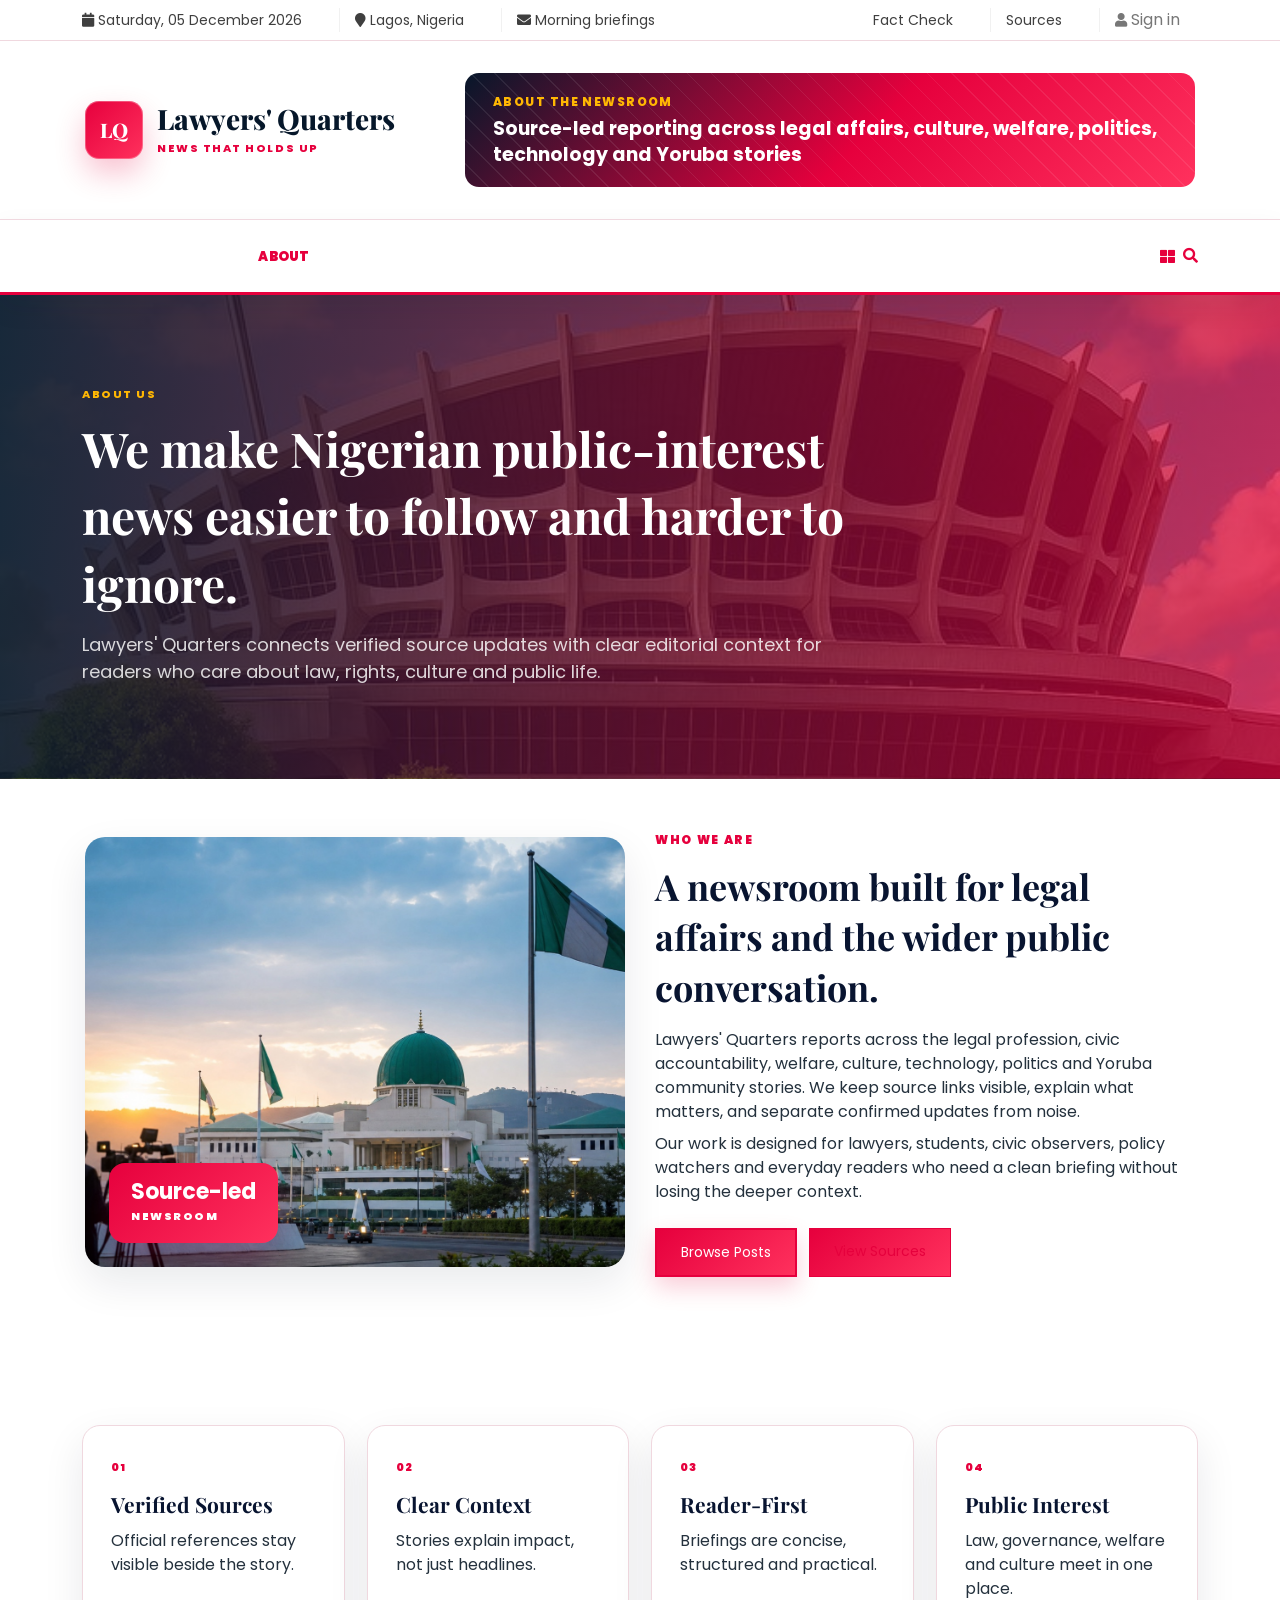
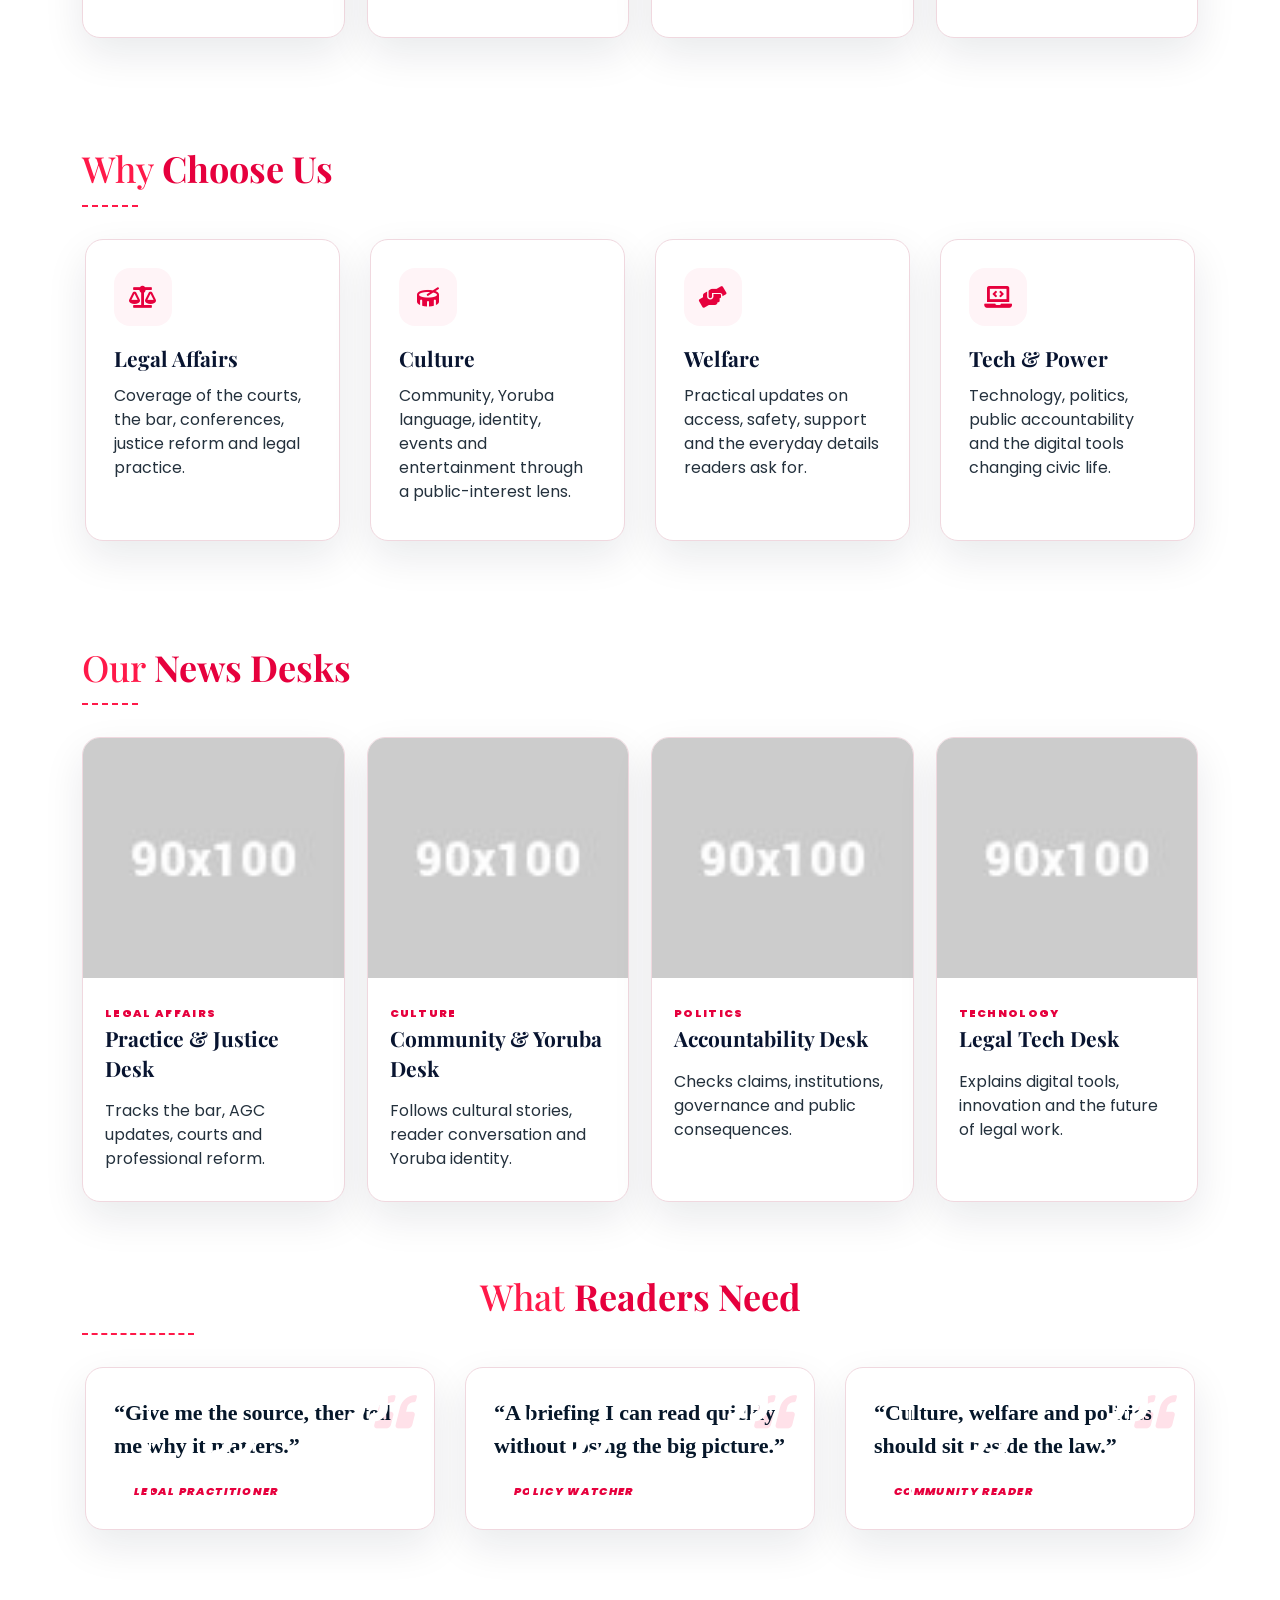
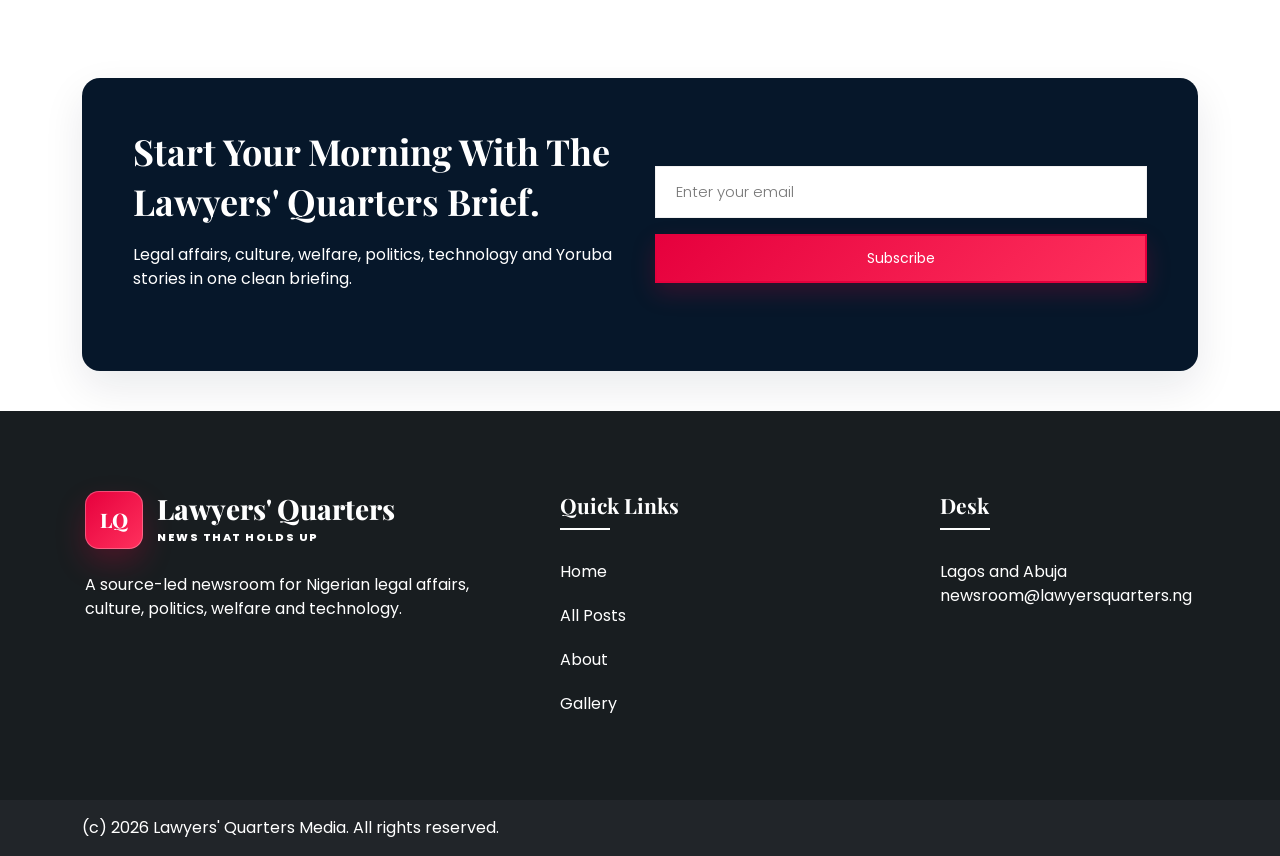
==== about.html @ faa8fc4d "Add about and gallery pages" ====
<!DOCTYPE html>
<html xmlns="http://www.w3.org/1999/xhtml" lang="en">

<head>
    <meta charset="UTF-8">
    <meta name="viewport" content="width=device-width, initial-scale=1">
    <meta name="description" content="Learn about Lawyers' Quarters, a source-led newsroom for Nigerian legal affairs, culture, welfare, politics, technology and public-interest stories.">
    <meta name="theme-color" content="#e6003d">

    <title>About - Lawyers' Quarters</title>

    <link rel="shortcut icon" type="image/x-icon" href="images/favicon.png">
    <link href="css/bootstrap.min.css" rel="stylesheet" type="text/css">
    <link href="css/style.css" rel="stylesheet" type="text/css">
    <link href="css/plugin.css" rel="stylesheet" type="text/css">
    <link href="fonts/flaticon.css" rel="stylesheet" type="text/css">
    <link rel="stylesheet" href="https://cdnjs.cloudflare.com/ajax/libs/font-awesome/4.7.0/css/font-awesome.min.css">
    <link rel="stylesheet" href="https://cdnjs.cloudflare.com/ajax/libs/font-awesome/5.11.2/css/all.min.css">
    <link rel="stylesheet" href="fonts/line-icons.css" type="text/css">
    <link rel="stylesheet" href="css/lq-template.css" type="text/css">
</head>

<body class="lq-template">
    <div id="preloader">
        <div id="status"></div>
    </div>

    <header class="main_header_area headerstye-2">
        <div class="header-content bg-grey py-1">
            <div class="container d-flex align-items-center justify-content-between">
                <div class="links">
                    <ul>
                        <li><a href="#"><i class="fa fa-calendar"></i> <span id="lq-date">Thursday, 16 July 2026</span></a></li>
                        <li><a href="#"><i class="fa fa-map-marker"></i> Lagos, Nigeria</a></li>
                        <li><a href="#newsletter"><i class="fa fa-envelope"></i> Morning briefings</a></li>
                    </ul>
                </div>
                <div class="links float-right">
                    <ul>
                        <li><a href="index.html#fact-check">Fact Check</a></li>
                        <li><a href="index.html#sources">Sources</a></li>
                        <li><button class="lq-link-button js-sign-in" type="button"><i class="fa fa-user"></i> Sign in</button></li>
                    </ul>
                </div>
            </div>
        </div>

        <div class="navbar-middle pt-4 pb-4">
            <div class="container">
                <div class="row align-items-center">
                    <div class="col-lg-4">
                        <a class="mag-navbar-brand lq-logo" href="index.html" aria-label="Lawyers' Quarters home">
                            <span class="lq-logo-mark">LQ</span>
                            <span class="lq-logo-copy">
                                <strong>Lawyers' Quarters</strong>
                                <small>News that holds up</small>
                            </span>
                        </a>
                    </div>
                    <div class="col-lg-8">
                        <div class="lq-promo-strip">
                            <span>About the newsroom</span>
                            <strong>Source-led reporting across legal affairs, culture, welfare, politics, technology and Yoruba stories</strong>
                        </div>
                    </div>
                </div>
            </div>
        </div>

        <div class="header_menu header_mlogo" id="header_menu">
            <nav class="navbar navbar-default bg-transparent">
                <div class="container">
                    <div class="navbar-flex d-flex align-items-center justify-content-between w-100 pb-3 pt-3 mag-slicknav">
                        <div class="navbar-collapse1 d-flex align-items-center" id="bs-example-navbar-collapse-1">
                            <ul class="nav navbar-nav" id="responsive-menu">
                                <li><a href="index.html">Home</a></li>
                                <li><a href="posts.html">Posts</a></li>
                                <li class="active"><a href="about.html">About</a></li>
                                <li><a href="gallery.html">Gallery</a></li>
                                <li><a href="index.html#culture">Culture</a></li>
                                <li><a href="index.html#welfare">Welfare</a></li>
                                <li><a href="index.html#politics">Politics</a></li>
                                <li><a href="index.html#technology">Technology</a></li>
                                <li><a href="index.html#yoruba">Yoruba</a></li>
                                <li><a href="index.html#sources">Sources</a></li>
                            </ul>
                        </div>
                        <div class="register-login d-flex align-items-center">
                            <div class="header_sidemenu me-2">
                                <div class="mhead">
                                    <span class="menu-ham">
                                        <a href="#" class="cart-icon d-flex align-items-center ml-1" aria-label="Open side menu"><i class="fa fa-th-large theme"></i></a>
                                    </span>
                                </div>
                            </div>
                            <div class="search-main"><a href="#search1" class="mt_search" aria-label="Open search"><i class="fa fa-search"></i></a></div>
                        </div>
                        <div id="slicknav-mobile"></div>
                    </div>
                </div>
            </nav>
        </div>
    </header>

    <section class="lq-page-hero lq-about-hero">
        <div class="container">
            <span>About Us</span>
            <h1>We make Nigerian public-interest news easier to follow and harder to ignore.</h1>
            <p>Lawyers' Quarters connects verified source updates with clear editorial context for readers who care about law, rights, culture and public life.</p>
        </div>
    </section>

    <main id="main-content">
        <section class="lq-about-intro pt-6 pb-5">
            <div class="container">
                <div class="row align-items-center">
                    <div class="col-lg-6 mb-4">
                        <div class="lq-media-card">
                            <img src="images/lawyers-quarters/abuja-newsroom.jpg" alt="Lawyers' Quarters newsroom desk in Abuja">
                            <div class="lq-media-badge">
                                <strong>Source-led</strong>
                                <span>Newsroom</span>
                            </div>
                        </div>
                    </div>
                    <div class="col-lg-6 mb-4">
                        <span class="lq-section-kicker">Who we are</span>
                        <h2>A newsroom built for legal affairs and the wider public conversation.</h2>
                        <p>Lawyers' Quarters reports across the legal profession, civic accountability, welfare, culture, technology, politics and Yoruba community stories. We keep source links visible, explain what matters, and separate confirmed updates from noise.</p>
                        <p>Our work is designed for lawyers, students, civic observers, policy watchers and everyday readers who need a clean briefing without losing the deeper context.</p>
                        <div class="lq-inline-actions">
                            <a href="posts.html" class="nir-btn">Browse posts</a>
                            <a href="index.html#sources" class="nir-btn lq-btn-outline">View sources</a>
                        </div>
                    </div>
                </div>
            </div>
        </section>

        <section class="lq-stat-strip pb-5">
            <div class="container">
                <div class="lq-stat-grid">
                    <div class="lq-stat-card">
                        <span>01</span>
                        <h3>Verified sources</h3>
                        <p>Official references stay visible beside the story.</p>
                    </div>
                    <div class="lq-stat-card">
                        <span>02</span>
                        <h3>Clear context</h3>
                        <p>Stories explain impact, not just headlines.</p>
                    </div>
                    <div class="lq-stat-card">
                        <span>03</span>
                        <h3>Reader-first</h3>
                        <p>Briefings are concise, structured and practical.</p>
                    </div>
                    <div class="lq-stat-card">
                        <span>04</span>
                        <h3>Public interest</h3>
                        <p>Law, governance, welfare and culture meet in one place.</p>
                    </div>
                </div>
            </div>
        </section>

        <section class="lq-values pb-5">
            <div class="container">
                <div class="section-title mb-4 pb-1 w-50">
                    <h2 class="m-0">Why <span>Choose Us</span></h2>
                </div>
                <div class="row">
                    <div class="col-lg-3 col-md-6 mb-4">
                        <article class="lq-feature-card" data-story data-title="Legal affairs reporting" data-category="legal affairs">
                            <i class="fa fa-balance-scale"></i>
                            <h3>Legal Affairs</h3>
                            <p>Coverage of the courts, the bar, conferences, justice reform and legal practice.</p>
                        </article>
                    </div>
                    <div class="col-lg-3 col-md-6 mb-4">
                        <article class="lq-feature-card" data-story data-title="Culture and Yoruba stories" data-category="culture yoruba">
                            <i class="fa fa-drum"></i>
                            <h3>Culture</h3>
                            <p>Community, Yoruba language, identity, events and entertainment through a public-interest lens.</p>
                        </article>
                    </div>
                    <div class="col-lg-3 col-md-6 mb-4">
                        <article class="lq-feature-card" data-story data-title="Welfare and support reporting" data-category="welfare support">
                            <i class="fa fa-hands-helping"></i>
                            <h3>Welfare</h3>
                            <p>Practical updates on access, safety, support and the everyday details readers ask for.</p>
                        </article>
                    </div>
                    <div class="col-lg-3 col-md-6 mb-4">
                        <article class="lq-feature-card" data-story data-title="Technology and accountability desk" data-category="technology politics accountability">
                            <i class="fa fa-laptop-code"></i>
                            <h3>Tech & Power</h3>
                            <p>Technology, politics, public accountability and the digital tools changing civic life.</p>
                        </article>
                    </div>
                </div>
            </div>
        </section>

        <section class="lq-desk-section pt-5 pb-5">
            <div class="container">
                <div class="section-title mb-4 pb-1 w-50">
                    <h2 class="m-0">Our <span>News Desks</span></h2>
                </div>
                <div class="lq-team-grid">
                    <article class="lq-team-card">
                        <img src="images/reviewer/1.jpg" alt="Legal affairs editor portrait">
                        <div>
                            <span>Legal Affairs</span>
                            <h3>Practice & Justice Desk</h3>
                            <p>Tracks the bar, AGC updates, courts and professional reform.</p>
                        </div>
                    </article>
                    <article class="lq-team-card">
                        <img src="images/reviewer/2.jpg" alt="Culture desk editor portrait">
                        <div>
                            <span>Culture</span>
                            <h3>Community & Yoruba Desk</h3>
                            <p>Follows cultural stories, reader conversation and Yoruba identity.</p>
                        </div>
                    </article>
                    <article class="lq-team-card">
                        <img src="images/reviewer/3.jpg" alt="Public accountability editor portrait">
                        <div>
                            <span>Politics</span>
                            <h3>Accountability Desk</h3>
                            <p>Checks claims, institutions, governance and public consequences.</p>
                        </div>
                    </article>
                    <article class="lq-team-card">
                        <img src="images/reviewer/4.jpg" alt="Technology editor portrait">
                        <div>
                            <span>Technology</span>
                            <h3>Legal Tech Desk</h3>
                            <p>Explains digital tools, innovation and the future of legal work.</p>
                        </div>
                    </article>
                </div>
            </div>
        </section>

        <section class="lq-testimonials pt-5 pb-5">
            <div class="container">
                <div class="section-title text-center mb-4 pb-1">
                    <h2 class="m-0">What <span>Readers Need</span></h2>
                </div>
                <div class="row">
                    <div class="col-lg-4 col-md-6 mb-4">
                        <blockquote class="lq-reader-card">
                            <p>“Give me the source, then tell me why it matters.”</p>
                            <span>Legal practitioner</span>
                        </blockquote>
                    </div>
                    <div class="col-lg-4 col-md-6 mb-4">
                        <blockquote class="lq-reader-card">
                            <p>“A briefing I can read quickly without losing the big picture.”</p>
                            <span>Policy watcher</span>
                        </blockquote>
                    </div>
                    <div class="col-lg-4 col-md-6 mb-4">
                        <blockquote class="lq-reader-card">
                            <p>“Culture, welfare and politics should sit beside the law.”</p>
                            <span>Community reader</span>
                        </blockquote>
                    </div>
                </div>
            </div>
        </section>

        <section id="newsletter" class="newsletter lq-newsletter pb-5">
            <div class="container">
                <div class="newsletter-main bg-navy p-5">
                    <div class="row align-items-center">
                        <div class="col-lg-6 mb-4 mb-lg-0">
                            <h2 class="white mb-2">Start your morning with the Lawyers' Quarters brief.</h2>
                            <p class="white mb-0">Legal affairs, culture, welfare, politics, technology and Yoruba stories in one clean briefing.</p>
                        </div>
                        <div class="col-lg-6">
                            <div class="newsletter-form">
                                <form class="newsletter-mini-form">
                                    <input type="email" placeholder="Enter your email" required>
                                    <input type="submit" class="nir-btn mt-2 w-100" value="Subscribe">
                                </form>
                            </div>
                        </div>
                    </div>
                </div>
            </div>
        </section>
    </main>

    <footer class="pt-10 footermain">
        <div class="footer-upper pb-4">
            <div class="container">
                <div class="row">
                    <div class="col-lg-5 col-md-12 mb-4">
                        <div class="footer-about">
                            <a class="lq-logo lq-logo-light" href="index.html" aria-label="Lawyers' Quarters home">
                                <span class="lq-logo-mark">LQ</span>
                                <span class="lq-logo-copy">
                                    <strong>Lawyers' Quarters</strong>
                                    <small>News that holds up</small>
                                </span>
                            </a>
                            <p class="mt-3 mb-3 white">A source-led newsroom for Nigerian legal affairs, culture, politics, welfare and technology.</p>
                        </div>
                    </div>
                    <div class="col-lg-4 col-md-6 mb-4">
                        <div class="footer-links">
                            <h3 class="white">Quick Links</h3>
                            <ul>
                                <li><a href="index.html">Home</a></li>
                                <li><a href="posts.html">All Posts</a></li>
                                <li><a href="about.html">About</a></li>
                                <li><a href="gallery.html">Gallery</a></li>
                            </ul>
                        </div>
                    </div>
                    <div class="col-lg-3 col-md-6 mb-4">
                        <div class="footer-links">
                            <h3 class="white">Desk</h3>
                            <p>Lagos and Abuja<br>newsroom@lawyersquarters.ng</p>
                        </div>
                    </div>
                </div>
            </div>
        </div>
        <div class="footer-copyright pt-2 pb-2 bg-dark">
            <div class="container">
                <p class="m-0 white">(c) 2026 Lawyers' Quarters Media. All rights reserved.</p>
            </div>
        </div>
    </footer>

    <div id="back-to-top">
        <a href="#"></a>
    </div>

    <div id="search1">
        <button type="button" class="close">x</button>
        <form id="lq-search-form">
            <input type="search" id="lq-search-input" value="" placeholder="Search trending news, culture, welfare, politics, technology, Yoruba..." />
            <button type="submit" class="btn btn-primary">Search</button>
            <div id="lq-search-results" class="lq-search-results" aria-live="polite"></div>
        </form>
    </div>

    <div class="lq-toast" id="lq-toast" role="status" aria-live="polite"></div>

    <script src="js/jquery-3.5.1.min.js"></script>
    <script src="js/bootstrap.min.js"></script>
    <script src="js/plugin.js"></script>
    <script src="js/main.js"></script>
    <script src="js/custom-nav.js"></script>
    <script src="js/lq-template.js"></script>
</body>

</html>
---- css/style.css ----
@charset "UTF-8";
@import url("https://fonts.googleapis.com/css2?family=Poppins:wght@300;400;500;700&display=swap");
@import url("https://fonts.googleapis.com/css2?family=Playfair+Display:wght@400;500;600;700;900&display=swap");
/*------------------------------------------------------------------
* Project:        Magberg
* Author:         CN-InfoTech
* URL:            https://themeforest.net/user/cyclone_themes
* Created:        06/13/2021
-------------------------------------------------------------------
*/
/* ========================================= */
/*          Default CSS                      */
/* ========================================= */
@import url("https://fonts.googleapis.com/css2?family=Poppins:wght@300;400;500;700&display=swap");
@import url("https://fonts.googleapis.com/css2?family=Playfair+Display:wght@400;500;600;700;900&display=swap");
header,
nav,
section,
article,
aside,
footer {
  display: block; }

* {
  margin: 0;
  padding: 0; }

body {
  margin: 0;
  padding: 0;
  font-size: 16px;
  line-height: 1.5;
  font-family: "Poppins", sans-serif;
  overflow-x: hidden;
  font-weight: 400;
  color: #777;
  background-size: cover;
  background-attachment: fixed;
  background-repeat: no-repeat; }

.body-mag {
  background-size: cover;
  background-attachment: fixed;
  background-repeat: no-repeat; }
  .body-mag .container {
    z-index: inherit; }
  .body-mag:before {
    position: absolute;
    top: 0;
    left: 0;
    width: 100%;
    height: 100%;
    background: #081430 url(../images/dot-overlay.png) repeat;
    transition: all ease-in-out 0.5s;
    opacity: 0.7;
    content: ''; }

h1, h2, h3, h4, h5, h6 {
  font-weight: 700;
  font-family: "Playfair Display", serif;
  text-transform: capitalize;
  margin: 0 0 16px;
  color: #081430;
  line-height: 1.4; }
  h1 a, h2 a, h3 a, h4 a, h5 a, h6 a {
    color: #081430;
    transition: all ease-in-out 0.5s;
    cursor: pointer;
    text-decoration: none;
    background: linear-gradient(to right, #ff1949, #ff1949);
    background-position: left 87%;
    background-repeat: no-repeat;
    background-size: 0px 2px;
    padding-bottom: 4px; }
    h1 a:hover, h1 a:focus, h2 a:hover, h2 a:focus, h3 a:hover, h3 a:focus, h4 a:hover, h4 a:focus, h5 a:hover, h5 a:focus, h6 a:hover, h6 a:focus {
      text-decoration: none;
      color: #ff1949;
      transition: all ease-in-out 0.5s;
      outline: none;
      text-decoration: none !important;
      background-size: 100% 2px; }

h1 {
  font-size: 48px; }

h2 {
  font-size: 36px; }

h3 {
  font-size: 21px; }

h4 {
  font-size: 18px; }

h5 {
  font-size: 16px;
  border-left: 2px solid #ff1949;
  padding-left: 10px; }

h6 {
  font-size: 14px; }

@media (max-width: 991px) {
  h2 {
    font-size: 28px; } }
@media (max-width: 735px) {
  h2 {
    font-size: 21px; }

  h3 {
    font-size: 18px; } }
p {
  margin-bottom: 8px; }

ul {
  margin: 0;
  padding: 0;
  list-style-type: none; }
  ul li {
    margin-bottom: 0px;
    line-height: 1.5;
    color: #777;
    position: relative;
    display: inline-block;
    padding: 0; }

ol {
  margin: 0;
  counter-reset: i;
  position: relative; }
  ol li {
    font-size: 16px;
    margin-bottom: 10px;
    line-height: 1.5;
    color: #777;
    padding-left: 0;
    position: relative; }

a {
  color: #3f3f3f;
  transition: all ease-in-out 0.5s;
  cursor: pointer;
  text-decoration: none; }
  a:hover, a:focus {
    text-decoration: none;
    color: #ff1949;
    transition: all ease-in-out 0.5s;
    outline: none; }

a:not([href]):not([tabindex]):focus, a:not([href]):not([tabindex]):hover {
  color: #ff1949 !important; }

::-webkit-input-placeholder {
  /* Edge */
  color: #777 !important; }

:-ms-input-placeholder {
  /* Internet Explorer 10-11 */
  color: #777 !important; }

input::placeholder {
  color: #777 !important; }

.row [class*="col-"] {
  padding: 0 15px; }

img {
  max-width: 100%; }

.btn-info.focus, .btn-info:focus, .btn-info:active {
  outline: none;
  box-shadow: none !important;
  background: transparent !important;
  border: none !important; }

.container {
  position: relative;
  z-index: 1; }

@media (max-width: 767px) {
  .container, .container-sm {
    max-width: 100%; } }
.border {
  border-color: #f1f1f1 !important; }

.before-none::before {
  display: none !important; }

.white {
  color: #fff !important; }

.theme {
  color: #ff1949 !important; }

.black {
  color: #3f3f3f !important; }

.grey {
  color: #777 !important; }

.bg-grey {
  background: #f1f1f1 !important; }

.bg-lgrey {
  background: #fbfbfb !important; }

.bg-theme {
  background: #ff1949 !important; }

.bg-navy {
  background: #081430 !important; }

.bg-ltheme {
  background: #F56961 !important; }

.bg-black {
  background: #3f3f3f !important; }

.bg-fblack {
  background: #000000 !important; }

.bg-white {
  background: #fff !important; }

.bordernone {
  border: none !important; }

.border-b {
  border-bottom: 1px dashed #f1f1f1 !important; }

.border-all {
  border: 1px solid #f1f1f1 !important; }

.rating span {
  color: #ffbc00;
  display: inline;
  font-size: 14px; }

.small, small {
  font-size: 85%; }

.mt-1, .my-1 {
  margin-top: 0.5rem !important; }

.mt-2, .my-2 {
  margin-top: 1rem !important; }

.mt-3, .my-3 {
  margin-top: 1.5rem !important; }

.mt-4, .my-4 {
  margin-top: 2rem !important; }

.mt-5, .my-5 {
  margin-top: 2.5rem !important; }

.mt-6, .my-6 {
  margin-top: 3rem !important; }

.mt-7, .my-7 {
  margin-top: 3.5rem !important; }

.mt-8, .my-8 {
  margin-top: 4rem !important; }

.mt-9, .my-9 {
  margin-top: 4.5rem !important; }

.mt-10, .my-10 {
  margin-top: 5rem !important; }

.mb-1, .my-1 {
  margin-bottom: 0.5rem !important; }

.mb-2, .my-2 {
  margin-bottom: 1rem !important; }

.mb-3, .my-3 {
  margin-bottom: 1.5rem !important; }

.mb-4, .my-4 {
  margin-bottom: 2rem !important; }

.mb-5, .my-5 {
  margin-bottom: 2.5rem !important; }

.mb-6, .my-6 {
  margin-bottom: 3rem !important; }

.mb-7, .my-7 {
  margin-bottom: 3.5rem !important; }

.mb-8, .my-8 {
  margin-bottom: 4rem !important; }

.mb-9, .my-9 {
  margin-bottom: 4.5rem !important; }

.mb-10, .my-10 {
  margin-bottom: 5rem !important; }

.pt-1, .py-1 {
  padding-top: 0.5rem !important; }

.pt-2, .py-2 {
  padding-top: 1rem !important; }

.pt-3, .py-3 {
  padding-top: 1.5rem !important; }

.pt-4, .py-4 {
  padding-top: 2rem !important; }

.pt-5, .py-5 {
  padding-top: 2.5rem !important; }

.pt-6, .py-6 {
  padding-top: 3rem !important; }

.pt-7, .my-7 {
  padding-top: 3.5rem !important; }

.pt-8, .my-8 {
  padding-top: 4rem !important; }

.pt-9, .my-9 {
  padding-top: 4.5rem !important; }

.pt-10, .my-10 {
  padding-top: 5rem !important; }

.pb-1, .py-1 {
  padding-bottom: 0.5rem !important; }

.pb-2, .py-2 {
  padding-bottom: 1rem !important; }

.pb-3, .py-3 {
  padding-bottom: 1.5rem !important; }

.pb-4, .py-4 {
  padding-bottom: 2rem !important; }

.pb-5, .py-5 {
  padding-bottom: 2.5rem !important; }

.pb-6, .py-6 {
  padding-bottom: 3rem !important; }

.pb-7, .my-7 {
  padding-bottom: 3.5rem !important; }

.pb-8, .my-8 {
  padding-bottom: 4rem !important; }

.pb-9, .my-9 {
  padding-bottom: 4.5rem !important; }

.pb-10, .my-10 {
  padding-bottom: 5rem !important; }

.pb-14, .my-14 {
  padding-bottom: 7rem !important; }

.pb-20, .my-20 {
  padding-bottom: 10rem !important; }

.form-group {
  width: 100%;
  display: inline-block; }
  .form-group select {
    padding: 10px 20px 10px 35px; }

input[type=text], input[type=email], input[type=number], input[type=search],
input[type=password], input[type=tel], input[type=date], input[type=time], textarea, select {
  font-size: 15px;
  font-weight: 300;
  background-color: #fff;
  border: 1px solid #f1f1f1;
  border-radius: 0px;
  padding: 10px 20px;
  color: #777;
  margin-bottom: 0;
  height: 50px;
  box-shadow: none;
  width: 100%; }
  input[type=text]:focus, input[type=email]:focus, input[type=number]:focus, input[type=search]:focus,
  input[type=password]:focus, input[type=tel]:focus, input[type=date]:focus, input[type=time]:focus, textarea:focus, select:focus {
    outline: none;
    transition: all 0.5s ease;
    box-shadow: none; }

select {
  padding: 8px 20px;
  width: 100%;
  height: inherit; }
  select option {
    color: #3f3f3f; }

textarea {
  border-radius: none;
  resize: vertical;
  height: 120px; }

label {
  display: inline-block;
  color: #777;
  margin-bottom: 8px;
  font-weight: 400;
  font-size: 15px; }

blockquote {
  font-size: 14px;
  font-weight: 400;
  background-color: #ff1949;
  margin-bottom: 15px;
  border: 0;
  padding: 30px 70px 30px 70px;
  line-height: 1.5;
  color: #fff;
  margin: 20 0;
  font-style: italic;
  position: relative; }
  blockquote :after {
    content: '';
    position: absolute;
    height: 60%;
    width: 2px;
    background: #fff;
    top: 20%;
    left: 35px; }
  blockquote p {
    color: #fff;
    margin: 0; }
  blockquote :before {
    content: '\f10d';
    font-family: 'fontawesome';
    font-size: 45px;
    position: absolute;
    bottom: 26px;
    right: 20px;
    color: #fff;
    transform: rotate(180deg); }
  blockquote span {
    position: relative;
    padding-left: 20px; }
    blockquote span :before {
      content: '';
      width: 12px;
      height: 1px;
      background: #ff1949;
      position: absolute;
      left: 0;
      top: 50%;
      margin-top: -2px; }

table > tbody tr td, table > tbody tr th, table > tfoot tr td, table > tfoot tr th, table > thead tr td, table > thead tr th {
  padding: 10px;
  vertical-align: sub !important;
  border: 1px solid #f1f1f1; }
table > tbody tr:nth-child(even), table > tfoot tr:nth-child(even), table > thead tr:nth-child(even) {
  background: #fbfbfb; }

table {
  width: 100%; }
  table thead tr th {
    border-bottom: none !important; }

.overlay, .dot-overlay, .color-overlay, .black-overlay {
  position: absolute;
  top: 0;
  left: 0;
  width: 100%;
  height: 100%;
  background: #081430;
  transition: all ease-in-out 0.5s;
  opacity: 0.7; }

.dot-overlay {
  background: #081430 url(../images/dot-overlay.png) repeat;
  opacity: 0.6; }

.color-overlay {
  top: inherit;
  bottom: 0;
  background: linear-gradient(to bottom, transparent, #000000);
  height: 60%; }

.black-overlay {
  background: #000000;
  opacity: 0.5; }

section {
  padding: 4.75rem 0 5rem;
  position: relative; }

/*heading title*/
.section-title, .section-title-w {
  position: relative;
  z-index: 1; }
  .section-title:before, .section-title-w:before {
    content: '';
    position: absolute;
    bottom: 0;
    left: 0;
    border-bottom: 2px dashed #ff1949;
    width: 10%;
    margin: 0 auto; }
  .section-title h2, .section-title-w h2 {
    position: relative;
    font-weight: 500;
    color: #ff1949;
    line-height: 0.8;
    margin-bottom: 1rem !important; }
    .section-title h2 span, .section-title-w h2 span {
      color: #081430;
      font-weight: 700; }

.section-title-w:before {
  border-color: #fff !important;
  margin: 0 auto;
  right: 0; }

@media (max-width: 991px) {
  .section-title {
    width: 75% !important; } }
@media (max-width: 767px) {
  .section-title {
    width: 100% !important;
    text-align: center !important; }
    .section-title::before {
      left: 0;
      right: 0; } }
.row.slick-slider {
  margin: 0 -15px; }

iframe {
  width: 100%;
  border: none; }

.border-t {
  border-top: 2px dashed #cccccc5e; }

.box-shadow {
  box-shadow: 0 0 15px #cccccc37; }

/*pagination*/
.pagination-main {
  line-height: 0.8; }
  .pagination-main .pagination {
    margin-top: 0;
    margin-bottom: 0;
    display: inline-block; }
    .pagination-main .pagination li {
      padding-left: 0;
      padding-bottom: 0;
      margin-bottom: 0; }
      .pagination-main .pagination li:before, .pagination-main .pagination li:after {
        display: none; }
      .pagination-main .pagination li a {
        padding: 0;
        height: 40px;
        line-height: 38px;
        margin-right: 9px;
        text-align: center;
        width: 40px;
        color: #3f3f3f;
        font-size: 12px;
        border: 1px solid #f1f1f1;
        display: inline-block;
        background: #fbfbfb;
        background: #fff; }
        .pagination-main .pagination li a:hover, .pagination-main .pagination li a:focus {
          background-color: #ff1949;
          color: #fff !important;
          border-color: #ff1949; }
      .pagination-main .pagination li:last-child > a, .pagination-main .pagination li:last-child > span {
        border-radius: none;
        margin: 0; }
    .pagination-main .pagination li.active a {
      background: #ff1949 !important;
      border-color: #ff1949 !important;
      color: #fff; }
    .pagination-main .pagination .prev a, .pagination-main .pagination .next a {
      border-radius: 0px; }

@media (max-width: 567px) {
  .pagination li a {
    height: 30px;
    width: 30px;
    line-height: 28px; } }
@media (max-width: 359px) {
  .pagination li a {
    height: 28px;
    width: 28px;
    line-height: 28px; } }
.fade:not(.show) {
  opacity: 1; }

/*breadcrumb*/
.breadcrumb-main {
  background-repeat: no-repeat;
  background-position: top;
  background-size: cover;
  background-attachment: fixed;
  position: relative; }
  .breadcrumb-main .breadcrumb-outer {
    background: transparent;
    position: relative;
    z-index: 1; }
    .breadcrumb-main .breadcrumb-outer:before {
      display: none; }
    .breadcrumb-main .breadcrumb-outer .breadcrumb-content, .breadcrumb-main .breadcrumb-outer .bread-content {
      position: relative;
      z-index: 1; }
      .breadcrumb-main .breadcrumb-outer .breadcrumb-content h2, .breadcrumb-main .breadcrumb-outer .bread-content h2 {
        color: #fff;
        text-transform: uppercase;
        line-height: 0.7;
        font-size: 48px; }
      .breadcrumb-main .breadcrumb-outer .breadcrumb-content nav, .breadcrumb-main .breadcrumb-outer .bread-content nav {
        display: inline-block;
        position: absolute;
        bottom: 50%;
        left: 0; }
    .breadcrumb-main .breadcrumb-outer .bread-content nav {
      left: 0;
      right: 0; }

.breadcrumb {
  background: transparent;
  margin: 0;
  padding: 0;
  display: inline-block; }
  .breadcrumb li, .breadcrumb li.active {
    margin-bottom: 0;
    color: #fff; }
    .breadcrumb li a, .breadcrumb li.active a {
      color: #ff1949; }
  .breadcrumb .breadcrumb-item + .breadcrumb-item:before {
    content: '|';
    color: #fff; }

@media (max-width: 991px) {
  .breadcrumb-main .breadcrumb-outer .breadcrumb-content {
    display: block !important;
    text-align: center !important; }
    .breadcrumb-main .breadcrumb-outer .breadcrumb-content nav {
      right: 0; }
    .breadcrumb-main .breadcrumb-outer .breadcrumb-content h2 {
      margin: 0 !important; } }
@media (max-width: 811px) {
  .page-cover h1 {
    font-size: 36px; }
  .page-cover .author-detail {
    display: block !important; } }
@media (max-width: 639px) {
  .page-cover h1 {
    font-size: 28px; } }
@media (max-width: 479px) {
  .breadcrumb-main .breadcrumb-outer .breadcrumb-content {
    text-align: center; }
    .breadcrumb-main .breadcrumb-outer .breadcrumb-content h2 {
      display: block;
      font-size: 40px; } }
/*Buttons*/
button {
  border: none; }

.nir-btn, .nir-btn-black {
  position: relative;
  z-index: 1;
  font-size: 14px;
  text-align: center;
  padding: 12px 24px;
  text-transform: capitalize;
  transition: all ease-in-out 0.5s;
  background: #ff1949;
  color: #fff;
  display: inline-block;
  border-radius: 0px;
  box-shadow: 0px 0px 0px 4px rgba(255, 255, 255, 0.1);
  border: 2px solid transparent; }
  .nir-btn:hover, .nir-btn-black:hover {
    border-color: #ff1949;
    transition: all ease-in-out 0.5s;
    color: #ff1949;
    background: transparent; }

.nir-btn-black {
  background: #3f3f3f; }
  .nir-btn-black:before {
    border-color: #3f3f3f;
    color: #3f3f3f; }
  .nir-btn-black:hover {
    border-color: #3f3f3f;
    color: #fff; }
    .nir-btn-black:hover:before {
      color: #3f3f3f; }

.main-btn {
  font-size: 16px;
  border: none;
  cursor: pointer;
  padding: 12px 30px;
  background-color: #ff1949;
  color: #fff;
  -webkit-transition: all 0.3s ease-out 0s;
  transition: all 0.3s ease-out 0s;
  position: relative;
  display: inline-block;
  z-index: 2; }
  .main-btn::after {
    position: absolute;
    right: 15px;
    top: 0;
    background: #F56961;
    -webkit-transition: all 0.3s ease-out 0s;
    transition: all 0.3s ease-out 0s;
    content: '';
    z-index: -1;
    width: 50px;
    height: 50px; }
  .main-btn:hover::after {
    width: 100%;
    top: 0;
    bottom: 0;
    right: 0;
    background: #F56961; }
  .main-btn:hover {
    color: #fff; }

input#submit {
  border: none; }

input#submit:hover {
  opacity: 0.8;
  background: #ff1949 !important;
  color: #fff; }

@media (max-width: 811px) {
  .newsletter .newsletter-main .newsletter-form {
    width: 60% !important; } }
@media (max-width: 767px) {
  .newsletter .newsletter-main .newsletter-form {
    width: 100% !important; } }
@media (max-width: 567px) {
  .newsletter .newsletter-main .newsletter-form form {
    border: none !important;
    border-radius: 0 !important; }
    .newsletter .newsletter-main .newsletter-form form input {
      border: 1px solid #f1f1f1 !important;
      padding-right: 20px !important; }
    .newsletter .newsletter-main .newsletter-form form input.nir-btn {
      border: none !important;
      position: relative !important;
      margin-top: 16px; } }
#preloader {
  position: fixed;
  top: 0;
  left: 0;
  right: 0;
  bottom: 0;
  background: #fbfbfb;
  z-index: 999999; }
  #preloader #status {
    position: fixed;
    content: '';
    display: block;
    top: 50%;
    left: 50%;
    width: 400px;
    height: 300px;
    margin: 0 auto;
    background: url(../images/loader.gif);
    background-size: cover;
    background-position: center;
    opacity: 1;
    transform: translate(-50%, -50%);
    visibility: visible;
    transition: all ease-in-out 0.5s;
    z-index: 9999999999; }

/* End Preloader */
#back-to-top {
  position: fixed;
  z-index: 1000;
  bottom: 20px;
  right: 20px;
  display: none; }
  #back-to-top a {
    display: block;
    width: 40px;
    height: 40px;
    background: #ff1949;
    position: relative;
    transition: all ease-in-out 0.5s;
    text-align: center; }
    #back-to-top a:after {
      position: absolute;
      content: '\f30c';
      font-family: "Font Awesome 5 Free";
      font-size: 20px;
      color: #fff;
      top: 50%;
      left: 50%;
      z-index: 1;
      font-weight: 700;
      transform: translate(-50%, -50%); }

.alert {
  margin-bottom: 10px;
  border-radius: 0px;
  color: #e83737;
  padding: 0; }
  .alert .alert-success {
    background: transparent;
    border: transparent;
    border-radius: 0px;
    color: #3c763d; }
    .alert .alert-success h4 {
      margin-bottom: 8px; }
    .alert .alert-success p {
      color: #fff; }

/* ========================================= */
/*          Ribbon CSS        */
/* ======================================== */
.ribbon {
  width: 150px;
  height: 150px;
  overflow: hidden;
  position: absolute;
  z-index: 2; }
  .ribbon::before, .ribbon::after {
    position: absolute;
    z-index: -1;
    content: '';
    display: block;
    border: 5px solid #666; }
  .ribbon span {
    position: absolute;
    display: block;
    width: 225px;
    padding: 10px 0;
    background-color: #ff1949;
    box-shadow: 0 5px 10px rgba(0, 0, 0, 0.1);
    color: #fff;
    font-size: 18px;
    text-shadow: 0 1px 1px rgba(0, 0, 0, 0.2);
    text-transform: uppercase;
    text-align: center; }
  .ribbon span.open {
    background: #5ECFB1; }

.ribbon-top-left {
  top: -10px;
  left: -10px; }
  .ribbon-top-left:before, .ribbon-top-left:after {
    border-top-color: transparent;
    border-left-color: transparent; }
  .ribbon-top-left:before {
    top: 0;
    right: 0; }
  .ribbon-top-left:after {
    bottom: 0;
    left: 0; }
  .ribbon-top-left span {
    right: -25px;
    top: 40px;
    transform: rotate(-45deg); }

/* ========================================= */
/*          Wickedpicker CSS        */
/* ======================================== */
.wickedpicker {
  width: 120px !important;
  height: auto !important;
  z-index: 9; }

.wickedpicker .wickedpicker__title {
  display: none !important; }

.wickedpicker__controls__control-up:before {
  content: "" !important;
  font-family: "Font Awesome 5 Free" !important;
  font-weight: 900 !important;
  color: #909090 !important; }

.wickedpicker__controls__control-down:after {
  content: "" !important;
  font-family: "Font Awesome 5 Free" !important;
  font-weight: 900 !important;
  color: #909090 !important; }

/* ========================================= */
/*          Accrodion CSS        */
/* ======================================== */
.accrodion-grp .accrodion + .accrodion {
  margin-top: 10px; }
.accrodion-grp .accrodion .accrodion-title {
  border: 1px solid #f1f1f1;
  background: #fff;
  padding: 14.5px 25px;
  cursor: pointer;
  transition: all ease-in-out 0.5s; }
  .accrodion-grp .accrodion .accrodion-title h5 {
    margin: 0;
    position: relative;
    text-transform: capitalize; }
    .accrodion-grp .accrodion .accrodion-title h5:before {
      content: '\f107';
      font-family: 'FontAwesome';
      color: #222222;
      font-size: 20px;
      position: absolute;
      top: 50%;
      right: 0px;
      -webkit-transform: translateY(-50%);
      transform: translateY(-50%); }
.accrodion-grp .accrodion .accrodion-content {
  padding-top: 10px; }
  .accrodion-grp .accrodion .accrodion-content .inner {
    padding: 20px;
    background: #fbfbfb;
    border: 1px solid #f1f1f1; }
    .accrodion-grp .accrodion .accrodion-content .inner p {
      margin: 0;
      font-size: 15px;
      line-height: 25px;
      letter-spacing: .01em;
      color: #74787D; }
.accrodion-grp .accrodion.active .accrodion-title {
  background: #ff1949;
  border-color: #ff1949; }
  .accrodion-grp .accrodion.active .accrodion-title h5 {
    color: #fff; }
    .accrodion-grp .accrodion.active .accrodion-title h5:before {
      content: '\f106';
      color: #fff; }

@media (max-width: 567px) {
  .accrodion-grp .accrodion .accrodion-title h5 {
    font-size: 14px; } }
/* ========================================= */
/*          Custom animation CSS        */
/* ======================================== */
@-webkit-keyframes rotated {
  0% {
    -webkit-transform: rotate(0);
    transform: rotate(0); }
  100% {
    -webkit-transform: rotate(360deg);
    transform: rotate(360deg); } }
@keyframes rotated {
  0% {
    -webkit-transform: rotate(0);
    transform: rotate(0); }
  100% {
    -webkit-transform: rotate(360deg);
    transform: rotate(360deg); } }
@-webkit-keyframes scale-upOne {
  0% {
    -webkit-transform: scale(1);
    transform: scale(1); }
  100% {
    -webkit-transform: scale(0.2);
    transform: scale(0.2); } }
@keyframes scale-upOne {
  0% {
    -webkit-transform: scale(1);
    transform: scale(1); }
  100% {
    -webkit-transform: scale(0.2);
    transform: scale(0.2); } }
@-webkit-keyframes zoom-fade-two {
  0% {
    -webkit-transform: scale(1.5);
    transform: scale(1.5); }
  50% {
    -webkit-transform: scale(1);
    transform: scale(1); }
  100% {
    -webkit-transform: scale(1.5);
    transform: scale(1.5); } }
@keyframes zoom-fade-two {
  0% {
    -webkit-transform: scale(1.5);
    transform: scale(1.5); }
  50% {
    -webkit-transform: scale(1);
    transform: scale(1); }
  100% {
    -webkit-transform: scale(1.5);
    transform: scale(1.5); } }
@-webkit-keyframes zoom-fade {
  0% {
    -webkit-transform: scale(1.2);
    transform: scale(1.2); }
  50% {
    -webkit-transform: scale(1);
    transform: scale(1); }
  100% {
    -webkit-transform: scale(1.2);
    transform: scale(1.2); } }
@keyframes zoom-fade {
  0% {
    -webkit-transform: scale(1.2);
    transform: scale(1.2); }
  50% {
    -webkit-transform: scale(1);
    transform: scale(1); }
  100% {
    -webkit-transform: scale(1.2);
    transform: scale(1.2); } }
@keyframes slide {
  from {
    background-position: 0 0; }
  to {
    background-position: -111px 0; } }
@-webkit-keyframes slide {
  from {
    background-position: 0 0; }
  to {
    background-position: -111px 0; } }
@-webkit-keyframes ripple {
  70% {
    box-shadow: 0 0 0 40px rgba(255, 255, 255, 0); }
  100% {
    box-shadow: 0 0 0 0 rgba(255, 255, 255, 0); } }
@keyframes ripple {
  70% {
    box-shadow: 0 0 0 40px rgba(255, 255, 255, 0); }
  100% {
    box-shadow: 0 0 0 0 rgba(255, 255, 255, 0); } }
@keyframes up-down {
  0% {
    -webkit-transform: translateY(-20px);
    transform: translateY(-20px); }
  50% {
    -webkit-transform: translateY(-10px);
    transform: translateY(-10px); }
  100% {
    -webkit-transform: translateY(-20px);
    transform: translateY(-20px); } }
@keyframes jackInTheBox {
  from {
    opacity: 0;
    transform: scale(0.1) rotate(30deg);
    transform-origin: center bottom; }
  50% {
    transform: rotate(-10deg); }
  70% {
    transform: rotate(3deg); }
  to {
    opacity: 1;
    transform: scale(1); } }
.jackInTheBox {
  animation-name: jackInTheBox; }

.animated {
  animation-duration: 1s;
  animation-fill-mode: both; }

@-webkit-keyframes fadeInUp {
  0% {
    opacity: 0;
    -webkit-transform: translateY(20px);
    transform: translateY(20px); }
  100% {
    opacity: 1;
    -webkit-transform: translateY(0);
    transform: translateY(0); } }
@keyframes fadeInUp {
  0% {
    opacity: 0;
    -webkit-transform: translateY(20px);
    -ms-transform: translateY(20px);
    transform: translateY(20px); }
  100% {
    opacity: 1;
    -webkit-transform: translateY(0);
    -ms-transform: translateY(0);
    transform: translateY(0); } }
.fadeInUp {
  -webkit-animation-name: fadeInUp;
  animation-name: fadeInUp; }

@keyframes animationFramesOne {
  0% {
    -webkit-transform: translate(0px, 0px) rotate(0deg);
    transform: translate(0px, 0px) rotate(0deg); }
  20% {
    -webkit-transform: translate(73px, -1px) rotate(36deg);
    transform: translate(73px, -1px) rotate(36deg); }
  40% {
    -webkit-transform: translate(141px, 72px) rotate(72deg);
    transform: translate(141px, 72px) rotate(72deg); }
  60% {
    -webkit-transform: translate(83px, 122px) rotate(108deg);
    transform: translate(83px, 122px) rotate(108deg); }
  80% {
    -webkit-transform: translate(-40px, 72px) rotate(144deg);
    transform: translate(-40px, 72px) rotate(144deg); }
  100% {
    -webkit-transform: translate(0px, 0px) rotate(0deg);
    transform: translate(0px, 0px) rotate(0deg); } }
@-webkit-keyframes animationFramesOne {
  0% {
    -webkit-transform: translate(0px, 0px) rotate(0deg); }
  20% {
    -webkit-transform: translate(73px, -1px) rotate(36deg); }
  40% {
    -webkit-transform: translate(141px, 72px) rotate(72deg); }
  60% {
    -webkit-transform: translate(83px, 122px) rotate(108deg); }
  80% {
    -webkit-transform: translate(-40px, 72px) rotate(144deg); }
  100% {
    -webkit-transform: translate(0px, 0px) rotate(0deg); } }
@keyframes animationFramesTwo {
  0% {
    transform: translate(0, 0) rotate(0); }
  21% {
    transform: translate(40px, 50px) rotate(35deg); }
  41% {
    transform: translate(-20px, -75px) rotate(48deg); }
  60% {
    transform: translate(25px, 48px) rotate(125deg); }
  80% {
    transform: translate(16px, -15px) rotate(180deg); }
  100% {
    transform: translate(0, 0) rotate(0); } }
@-webkit-keyframes animationFramesTwo {
  0% {
    -webkit-transform: translate(0, 0) rotate(0); }
  21% {
    -webkit-transform: translate(40px, 5px) rotate(35deg); }
  41% {
    -webkit-transform: translate(-20px, -75px) rotate(48deg); }
  60% {
    -webkit-transform: translate(25px, 48px) rotate(125deg); }
  80% {
    -webkit-transform: translate(16px, -15px) rotate(180deg); }
  100% {
    -webkit-transform: translate(0, 0) rotate(0); } }
@keyframes animationFramesThree {
  0% {
    transform: translate(0, 0) rotate(0); }
  21% {
    transform: translate(4px, 10px) rotate(360deg); }
  41% {
    transform: translate(25px, 40px) rotate(360deg); }
  60% {
    transform: translate(35px, 22px) rotate(360deg); }
  80% {
    transform: translate(17px, 46px) rotate(360deg); }
  100% {
    transform: translate(0, 0) rotate(0); } }
@-webkit-keyframes animationFramesThree {
  0% {
    -webkit-transform: translate(0, 0) rotate(0); }
  21% {
    -webkit-transform: translate(4px, -20px) rotate(360deg); }
  41% {
    -webkit-transform: translate(-50px, -80px) rotate(360deg); }
  60% {
    -webkit-transform: translate(-75px, -35px) rotate(360deg); }
  80% {
    -webkit-transform: translate(-20px, 20px) rotate(360deg); }
  100% {
    -webkit-transform: translate(0, 0) rotate(0); } }
@-webkit-keyframes movebounce {
  0% {
    -webkit-transform: translateY(0px);
    transform: translateY(0px); }
  50% {
    -webkit-transform: translateY(20px);
    transform: translateY(20px); }
  100% {
    -webkit-transform: translateY(0px);
    transform: translateY(0px); } }
@keyframes movebounce {
  0% {
    -webkit-transform: translateY(0px);
    transform: translateY(0px); }
  50% {
    -webkit-transform: translateY(20px);
    transform: translateY(20px); }
  100% {
    -webkit-transform: translateY(0px);
    transform: translateY(0px); } }
@keyframes rotateme {
  from {
    -webkit-transform: rotate(0deg);
    transform: rotate(0deg); }
  to {
    -webkit-transform: rotate(360deg);
    transform: rotate(360deg); } }
@-webkit-keyframes rotateme {
  from {
    -webkit-transform: rotate(0deg); }
  to {
    -webkit-transform: rotate(360deg); } }
/*--move-forever--*/
@keyframes move-forever {
  0% {
    transform: translate(-90px, 0%); }
  100% {
    transform: translate(85px, 0%); } }
@-webkit-keyframes ripple {
  0% {
    -webkit-transform: scale(1);
    transform: scale(1); }
  75% {
    -webkit-transform: scale(1.75);
    transform: scale(1.75);
    opacity: 1; }
  100% {
    -webkit-transform: scale(2);
    transform: scale(2);
    opacity: 0; } }
@keyframes ripple {
  0% {
    -webkit-transform: scale(1);
    transform: scale(1); }
  75% {
    -webkit-transform: scale(1.75);
    transform: scale(1.75);
    opacity: 1; }
  100% {
    -webkit-transform: scale(2);
    transform: scale(2);
    opacity: 0; } }
.reserved-form {
  z-index: 999 !important; }

.reserved-form.date-picker-wrapper.no-topbar {
  padding: 0;
  width: auto;
  background: transparent;
  border: none;
  box-shadow: 0 0 10px #cccccc57; }

.reserved-form.date-picker-wrapper .month-wrapper table .day.real-today {
  background-color: transparent;
  color: #ff1949;
  font-weight: 700;
  border: 1px solid #ff1949;
  opacity: 1; }

.reserved-form.date-picker-wrapper .month-wrapper {
  box-shadow: 0 0 10px #cccccc57;
  border: none;
  padding: 15px;
  border-radius: 0; }

.reserved-form.date-picker-wrapper .month-wrapper table .day.has-tooltip {
  color: #CCC;
  text-decoration: line-through;
  background: #EBEFF2; }

.reserved-form.date-picker-wrapper .month-wrapper table .day.checked {
  background: #ff1949 !important;
  color: #FFF;
  border-color: #ff1949; }

.reserved-form.date-picker-wrapper .month-wrapper table .day {
  padding: 5px 0px;
  padding-left: 0px;
  line-height: 0.9;
  font-size: 15px;
  color: #999;
  border: none;
  text-align: center;
  width: 40px;
  margin: 5px 2px;
  line-height: 1.8; }

.reserved-form.date-picker-wrapper .month-wrapper table .day.toMonth.valid.checked {
  color: #fff; }

.reserved-form.date-picker-wrapper .month-wrapper table .week-name {
  height: 40px;
  color: #333; }

.reserved-form.date-picker-wrapper table .caption {
  background: #fbfbfb;
  color: #333; }

.reserved-form.date-picker-wrapper .footer {
  display: none; }

.reserved-form.date-picker-wrapper.single-date span {
  font-size: 14px; }

.reserved-form.date-picker-wrapper table .caption > th:first-of-type, .reserved-form.date-picker-wrapper table .caption > th:last-of-type {
  padding: 10px; }

.reserved-form.date-picker-wrapper table .caption th {
  text-align: left; }

.reserved-form.date-picker-wrapper .month-wrapper table.month2 .caption th {
  text-align: right; }

.reserved-form.date-picker-wrapper .gap, .reserved-form.date-picker-wrapper table .caption .next:hover, .reserved-form.date-picker-wrapper table .caption .prev:hover {
  background: transparent; }

.reserved-form.date-picker-wrapper .gap .gap-lines, .reserved-form.date-picker-wrapper .gap .gap-top-mask, .reserved-form.date-picker-wrapper .gap .gap-bottom-mask {
  display: none; }

.reserved-form.date-picker-wrapper .month-wrapper table .day.toMonth.hovering {
  background: #999;
  color: #fff; }

.team-slider .slick-prev, .team-slider .slick-next {
  background: #fff;
  height: 60px;
  width: 60px;
  box-shadow: 0 0 15px #cccccc37; }
  .team-slider .slick-prev:before, .team-slider .slick-next:before {
    font-size: 36px;
    line-height: 1.6;
    color: #ff1949; }
  .team-slider .slick-prev:hover, .team-slider .slick-prev:focus, .team-slider .slick-next:hover, .team-slider .slick-next:focus {
    opacity: 1;
    background: #ff1949;
    color: #fff; }
    .team-slider .slick-prev:hover:before, .team-slider .slick-prev:focus:before, .team-slider .slick-next:hover:before, .team-slider .slick-next:focus:before {
      color: #fff; }
.team-slider .slick-prev {
  left: -15px; }
.team-slider .slick-next {
  right: -15px; }

@media (max-width: 767px) {
  .team-slider .slick-prev, .team-slider .slick-next {
    display: none !important; } }
@-webkit-keyframes kbrns_zoomOutIn {
  0% {
    -webkit-transform: scale(1.3); }
  100% {
    -webkit-transform: scale(1); } }
@-moz-keyframes kbrns_zoomOutIn {
  0% {
    -moz-transform: scale(1.3); }
  100% {
    -moz-transform: scale(1); } }
@-ms-keyframes kbrns_zoomOutIn {
  0% {
    -ms-transform: scale(1.3); }
  100% {
    -ms-transform: scale(1); } }
@-o-keyframes kbrns_zoomOutIn {
  0% {
    -o-transform: scale(1.3); }
  100% {
    -o-transform: scale(1); } }
@keyframes kbrns_zoomOutIn {
  0% {
    transform: scale(1.3); }
  100% {
    transform: scale(1); } }
/*Navbar*/
.navbar-default {
  background: #f5f5f5; }

.navbar {
  border-bottom: 0;
  padding: 0; }

.sidebar .navbar-nav {
  background: transparent;
  margin: 0; }

.navbar.navbar-default {
  transition: none; }

header #navbar {
  width: 100%;
  background: #f49b00; }

.navbar-default a.navbar-brand {
  font-size: 24px;
  position: relative;
  color: #f49b00;
  letter-spacing: 2px;
  font-weight: 400;
  display: block;
  padding: 0;
  height: auto;
  transition: all ease-in-out 0.5s;
  transition: color 0.5s ease;
  -webkit-transition: color 0.5s ease;
  -moz-transition: color 0.5s ease;
  margin-right: 0;
  flex: 1; }
  .navbar-default a.navbar-brand span {
    color: #fc883a; }
  .navbar-default a.navbar-brand:hover {
    color: #D60D45; }
.navbar-default .navbar-night {
  display: none; }
.navbar-default .navbar-nav li, .navbar-default .navbar-nav li.active {
  background: #f33807; }
  .navbar-default .navbar-nav li a, .navbar-default .navbar-nav li a:hover, .navbar-default .navbar-nav li.active a, .navbar-default .navbar-nav li.active a:hover {
    color: #fff;
    background: #f33807; }

.mag-navbar-brand1 {
  display: none; }

/* Main Menu Dropdown */
.navbar-nav li {
  position: relative;
  text-align: left;
  margin-bottom: 0; }
  .navbar-nav li ul {
    z-index: 9999;
    padding: 0;
    margin: 0;
    position: absolute;
    top: 50px;
    left: 0;
    width: 190px;
    display: none;
    border: 1px solid #f1f1f1;
    border-top: 2px solid #f33807;
    -webkit-box-shadow: 0px 0px 12px -3px rgba(0, 0, 0, 0.4);
    -moz-box-shadow: 0px 0px 12px -3px rgba(0, 0, 0, 0.4);
    box-shadow: 0px 0px 12px -3px rgba(0, 0, 0, 0.4); }
    .navbar-nav li ul li {
      border-bottom: 1px solid #f1f1f1; }
      .navbar-nav li ul li:last-child {
        border-bottom: none; }
      .navbar-nav li ul li:hover a {
        padding-left: 20px;
        padding-right: 10px;
        text-decoration: none; }
      .navbar-nav li ul li:hover ul li a {
        padding-left: 15px;
        padding-right: 15px; }
      .navbar-nav li ul li a {
        display: block;
        padding: 7px 15px;
        font-size: 15px;
        font-weight: 500;
        color: #636363; }
        .navbar-nav li ul li a:hover {
          color: #f33807; }
      .navbar-nav li ul li ul {
        position: absolute;
        left: 188px;
        top: -2px; }
        .navbar-nav li ul li ul li ul li:hover a {
          padding-left: 20px;
          padding-right: 10px; }

.navbar-nav li > ul > li:last-child > a {
  border-bottom: 0; }
.navbar-nav li > ul > li ul > li:last-child > a {
  border-bottom: 0; }

.main_header_area {
  position: relative;
  width: 100%; }
  .main_header_area .notify-bar {
    background: linear-gradient(to right, #e9595e 1%, #dcb86c 100%);
    position: relative;
    padding: 3px 0; }
    .main_header_area .notify-bar .notify-in {
      position: relative; }
      .main_header_area .notify-bar .notify-in y
      a.shop-btn {
        position: absolute;
        right: 0;
        top: 50%;
        transform: translateY(-50%); }
  .main_header_area .header-content {
    position: relative;
    z-index: 1;
    background: #ffffff30; }
    .main_header_area .header-content li {
      display: inline-block;
      padding: 0px 15px;
      border-left: 1px solid #f1f1f1;
      margin: 0; }
      .main_header_area .header-content li:first-child {
        border: none;
        padding-left: 0; }
      .main_header_area .header-content li:last-child {
        padding-right: 0; }
    .main_header_area .header-content a, .main_header_area .header-content i {
      font-size: 14px; }
  .main_header_area .header_menu.fixed-top {
    box-shadow: 0 0 15px #cccccc37;
    background: #fff; }
  .main_header_area .header_menu.hide {
    top: -94px;
    animation-name: slideInUp; }
  .main_header_area .register-login a {
    font-size: 15px;
    text-transform: uppercase;
    letter-spacing: .45;
    color: #777; }
    .main_header_area .register-login a:hover {
      color: #ff1949; }
  .main_header_area .register-login .dropdown a {
    color: #777 !important;
    text-transform: capitalize; }
  .main_header_area .register-login .btn-info {
    border: none;
    background: transparent;
    font-size: 15px;
    font-weight: 400;
    text-transform: uppercase;
    padding: 0; }

.main_header_area.headerstye-1 .header_menu .navbar.navbar-default .navbar-header .navbar-brand, .main_header_area.headerstye-2 .header_menu .navbar.navbar-default .navbar-header .navbar-brand {
  padding: 0;
  margin: 0; }
  .main_header_area.headerstye-1 .header_menu .navbar.navbar-default .navbar-header .navbar-brand img, .main_header_area.headerstye-2 .header_menu .navbar.navbar-default .navbar-header .navbar-brand img {
    display: block; }
    .main_header_area.headerstye-1 .header_menu .navbar.navbar-default .navbar-header .navbar-brand img + img, .main_header_area.headerstye-2 .header_menu .navbar.navbar-default .navbar-header .navbar-brand img + img {
      display: none; }
.main_header_area.headerstye-1 .header_menu .navbar.navbar-default .nav.navbar-nav li, .main_header_area.headerstye-2 .header_menu .navbar.navbar-default .nav.navbar-nav li {
  margin-right: 0; }
  .main_header_area.headerstye-1 .header_menu .navbar.navbar-default .nav.navbar-nav li a, .main_header_area.headerstye-2 .header_menu .navbar.navbar-default .nav.navbar-nav li a {
    color: #fff;
    padding: 10px 15px; }
  .main_header_area.headerstye-1 .header_menu .navbar.navbar-default .nav.navbar-nav li:hover > a, .main_header_area.headerstye-2 .header_menu .navbar.navbar-default .nav.navbar-nav li:hover > a {
    color: #ff1949; }
.main_header_area.headerstye-1 .header_menu .navbar.navbar-default .nav.navbar-nav li.active > a, .main_header_area.headerstye-2 .header_menu .navbar.navbar-default .nav.navbar-nav li.active > a {
  color: #ff1949; }
.main_header_area.headerstye-1 .header_menu .search-main a i, .main_header_area.headerstye-2 .header_menu .search-main a i {
  color: #fff; }
.main_header_area.headerstye-1 .header_menu.fixed-top .navbar-default, .main_header_area.headerstye-2 .header_menu.fixed-top .navbar-default {
  background: #fff; }
  .main_header_area.headerstye-1 .header_menu.fixed-top .navbar-default .navbar-header .navbar-brand, .main_header_area.headerstye-2 .header_menu.fixed-top .navbar-default .navbar-header .navbar-brand {
    padding: 0;
    margin: 0; }
    .main_header_area.headerstye-1 .header_menu.fixed-top .navbar-default .navbar-header .navbar-brand img, .main_header_area.headerstye-2 .header_menu.fixed-top .navbar-default .navbar-header .navbar-brand img {
      display: none !important; }
      .main_header_area.headerstye-1 .header_menu.fixed-top .navbar-default .navbar-header .navbar-brand img + img, .main_header_area.headerstye-2 .header_menu.fixed-top .navbar-default .navbar-header .navbar-brand img + img {
        display: block !important; }
.main_header_area.headerstye-1 .header_menu.fixed-top .search-main a i, .main_header_area.headerstye-2 .header_menu.fixed-top .search-main a i {
  color: #777; }

.main_header_area.headerstye-2 .header_menu .navbar.navbar-default {
  background: linear-gradient(20deg, #f84270 0%, #fe803b 100%) !important; }
.main_header_area.headerstye-2 .header_menu a.cart-icon i {
  color: #fff !important; }
.main_header_area.headerstye-2 .header_menu .nav.navbar-nav li.active > a {
  color: #fff !important; }
.main_header_area.headerstye-2 .header_menu .nav.navbar-nav li:hover > a {
  color: #fff !important;
  background: #ff1949 !important; }
.main_header_area.headerstye-2 .header_menu .nav.navbar-nav li ul li:hover > a {
  color: #fff; }
.main_header_area.headerstye-2 .header_menu.fixed-top .search-main a i {
  color: #fff !important; }

@media (max-width: 991px) {
  .headerstye-1 .header-content {
    display: none; }
  .headerstye-1 .navbar-header {
    display: block; }

  .main_header_area .header-content, .search-main {
    display: none; } }
@media (max-width: 735px) {
  .main_header_area .header-content {
    display: none !important; } }
.header_menu .navbar.navbar-default {
  border-radius: 0px;
  margin-bottom: 0px;
  background: transparent;
  border: none;
  width: 100%;
  z-index: 9; }
  .header_menu .navbar.navbar-default .navbar-header .navbar-brand {
    padding: 0;
    margin: 0; }
    .header_menu .navbar.navbar-default .navbar-header .navbar-brand img {
      display: block; }
      .header_menu .navbar.navbar-default .navbar-header .navbar-brand img + img {
        display: none; }
  .header_menu .navbar.navbar-default .navbar-collapse {
    text-align: right;
    padding: 0; }
  .header_menu .navbar.navbar-default .nav.navbar-nav {
    float: none;
    text-align: right;
    display: inline-block;
    background: transparent; }
    .header_menu .navbar.navbar-default .nav.navbar-nav li {
      float: none;
      display: inline-block;
      margin-right: 12px;
      background: transparent; }
      .header_menu .navbar.navbar-default .nav.navbar-nav li:last-child {
        margin: 0; }
      .header_menu .navbar.navbar-default .nav.navbar-nav li a {
        background: transparent;
        color: #081430;
        font-size: 15px;
        font-weight: 400;
        text-transform: uppercase;
        padding: 0px;
        letter-spacing: .45px;
        line-height: inherit;
        transition: all 150ms linear;
        border: none;
        padding: 0 5px; }
        .header_menu .navbar.navbar-default .nav.navbar-nav li a i {
          font-size: 12px; }
        .header_menu .navbar.navbar-default .nav.navbar-nav li a i.fa-angle-right {
          position: absolute;
          right: 15px;
          top: 12px; }
        .header_menu .navbar.navbar-default .nav.navbar-nav li a:after {
          display: none; }
    .header_menu .navbar.navbar-default .nav.navbar-nav li:hover a, .header_menu .navbar.navbar-default .nav.navbar-nav li.active a {
      color: #ff1949;
      background: transparent; }
    .header_menu .navbar.navbar-default .nav.navbar-nav li.submenu {
      position: relative; }
      .header_menu .navbar.navbar-default .nav.navbar-nav li.submenu .dropdown-menu {
        border: none;
        padding: 0px;
        border-radius: 0px;
        -webkit-box-shadow: none;
        box-shadow: none; }
        .header_menu .navbar.navbar-default .nav.navbar-nav li.submenu .dropdown-menu:before {
          content: '';
          width: 0;
          height: 0;
          border-style: solid;
          border-width: 10px 10px 0 10px;
          border-color: #eeeeee transparent transparent transparent;
          position: absolute;
          right: 24px;
          top: 45px;
          z-index: 3;
          opacity: 0;
          -webkit-transition: all 400ms linear;
          -o-transition: all 400ms linear;
          transition: all 400ms linear; }
        .header_menu .navbar.navbar-default .nav.navbar-nav li.submenu .dropdown-menu li {
          display: block;
          float: none;
          margin-right: 0px;
          border-bottom: 1px dashed #f1f1f1; }
          .header_menu .navbar.navbar-default .nav.navbar-nav li.submenu .dropdown-menu li a {
            line-height: 2.7;
            color: #081430;
            font-size: 15px;
            padding: 0px 20px;
            font-weight: 400;
            letter-spacing: .30px;
            -webkit-transition: all 150ms linear;
            -o-transition: all 150ms linear;
            transition: all 150ms linear;
            display: block;
            text-transform: capitalize; }
            .header_menu .navbar.navbar-default .nav.navbar-nav li.submenu .dropdown-menu li a:hover {
              background: #ff1949;
              color: #fff; }
          .header_menu .navbar.navbar-default .nav.navbar-nav li.submenu .dropdown-menu li:last-child {
            border-bottom: none; }
          .header_menu .navbar.navbar-default .nav.navbar-nav li.submenu .dropdown-menu li ul {
            overflow: visible; }
  .header_menu .navbar.navbar-default .nav.navbar-nav.navbar-right li:last-child {
    margin-right: 0px; }
.header_menu .navbar.navbar-default.navbar-sticky-in .nav.navbar-nav li:hover > a, .header_menu .navbar.navbar-default.navbar-sticky-in .nav.navbar-nav li.active > a {
  color: #ff1949; }

.main_header_area .header_mlogo .navbar.navbar-default .navbar-header {
  display: none;
  transition: all ease-in-out 0.5s; }
.main_header_area .header_mlogo .navbar.navbar-default.navbar-sticky-in .navbar-header {
  display: block;
  transition: all ease-in-out 0.5s; }
.main_header_area .header_mlogo .navbar.navbar-default.navbar-sticky-in .navbar-middle {
  display: none;
  transition: all ease-in-out 0.5s; }
.main_header_area .header_menu.header_mlogo1.fixed-top {
  position: relative;
  animation: none;
  top: 0; }

@media (max-width: 991px) {
  .main_header_area .header_mlogo .navbar.navbar-default .navbar-header {
    display: block; }

  .navbar-middle {
    display: none; }

  .header-start {
    padding-top: 0 !important; } }
/*Fullpage search*/
#search1 {
  position: fixed;
  top: 0px;
  left: 0px;
  width: 100%;
  height: 100%;
  background-color: #fff;
  z-index: 9999;
  -webkit-transition: all 0.5s ease-in-out;
  -moz-transition: all 0.5s ease-in-out;
  -o-transition: all 0.5s ease-in-out;
  -ms-transition: all 0.5s ease-in-out;
  transition: all 0.5s ease-in-out;
  -webkit-transform: translate(0px, -100%) scale(0, 0);
  -moz-transform: translate(0px, -100%) scale(0, 0);
  -o-transform: translate(0px, -100%) scale(0, 0);
  -ms-transform: translate(0px, -100%) scale(0, 0);
  transform: translate(0px, -100%) scale(0, 0);
  opacity: 0; }
  #search1 input[type="search"] {
    position: absolute;
    top: 35%;
    width: 50%;
    color: #777;
    background: transparent;
    font-size: 48px;
    font-weight: 400;
    text-align: center;
    border-width: 0 0 1px;
    margin: 0px auto;
    padding: 20px 30px;
    outline: none;
    margin-bottom: 30px;
    height: 82px;
    left: 0;
    right: 0;
    border-radius: 0;
    border-bottom: 1px solid #f1f1f1; }
  #search1 .btn {
    position: absolute;
    top: 55%;
    left: 50%;
    left: 0;
    right: 0;
    margin: 0 auto;
    background: #ff1949;
    padding: 10px 30px;
    border: none;
    border-radius: 0px;
    font-size: 18px; }
  #search1 .close {
    position: fixed;
    top: 15px;
    right: 15px;
    color: #fff;
    background-color: #ff1949;
    border-color: #ff1949;
    opacity: 1;
    padding: 6px 12px;
    border-radius: 0px;
    font-size: 27px; }

#search1.open {
  -webkit-transform: translate(0px, 0px) scale(1, 1);
  -moz-transform: translate(0px, 0px) scale(1, 1);
  -o-transform: translate(0px, 0px) scale(1, 1);
  -ms-transform: translate(0px, 0px) scale(1, 1);
  transform: translate(0px, 0px) scale(1, 1);
  opacity: 1; }

.header_sidemenu .header_sidemenu_in .overlay {
  width: 100%;
  height: 100%;
  position: fixed;
  right: 0;
  top: 0;
  z-index: 999;
  transition: opacity .25s ease,visibility 0s ease .25s; }
.header_sidemenu .header_sidemenu_in .overlay.show {
  opacity: 0.8;
  visibility: visible;
  background: #000000;
  transition: opacity .25s ease,visibility 0s ease; }
.header_sidemenu .header_sidemenu_in .overlay.hide {
  opacity: 0;
  visibility: hidden;
  background-color: rgba(0, 0, 0, 0.7);
  transition: opacity .25s ease,visibility 0s ease .25s; }
.header_sidemenu .header_sidemenu_in .menu {
  width: 380px;
  height: 100%;
  position: fixed;
  right: -500px;
  top: 0;
  z-index: 9999;
  background-color: #fff;
  box-shadow: 0 0 15px #cccccc37;
  -webkit-transition: all ease 0.5s;
  -moz-transition: all ease 0.5s;
  -ms-transition: all ease 0.5s;
  -o-transition: all ease 0.5s;
  transition: all ease 0.5s;
  box-shadow: 0 0 15px #cccccc37; }
  .header_sidemenu .header_sidemenu_in .menu .close-menu {
    float: right;
    font-size: 21px;
    cursor: pointer;
    position: absolute;
    z-index: 1;
    top: 10px;
    right: 10px; }
.header_sidemenu .menu-ham {
  cursor: pointer; }

@media (min-width: 992px) {
  .header_menu .navbar.navbar-default .nav.navbar-nav li.submenu .dropdown-menu {
    position: absolute;
    top: 40px;
    left: 0px;
    min-width: 220px;
    background: #fff;
    box-shadow: 0 0 15px #cccccc57;
    text-align: left;
    opacity: 0;
    transition: all ease-in-out 0.5s;
    visibility: hidden;
    display: block;
    border: none;
    padding: 0px;
    border-radius: 0px; }
    .header_menu .navbar.navbar-default .nav.navbar-nav li.submenu .dropdown-menu li.submenu .dropdown-menu {
      -webkit-transform: translateZ(0);
      transform: translateZ(0);
      -webkit-transform: scaleY(0);
      -ms-transform: scaleY(0);
      transform: scaleY(0);
      -webkit-transform-origin: 0 50%;
      -ms-transform-origin: 0 50%;
      transform-origin: 0 50%;
      position: absolute;
      left: 100%;
      right: auto;
      width: auto;
      top: 0; }
      .header_menu .navbar.navbar-default .nav.navbar-nav li.submenu .dropdown-menu li.submenu .dropdown-menu li a {
        line-height: 2.7;
        color: #081430;
        font-size: 15px;
        padding: 0px 20px;
        letter-spacing: .30px;
        transition: all 150ms linear;
        display: block; }
      .header_menu .navbar.navbar-default .nav.navbar-nav li.submenu .dropdown-menu li.submenu .dropdown-menu li:hover a {
        color: #fff; }
    .header_menu .navbar.navbar-default .nav.navbar-nav li.submenu .dropdown-menu li.submenu:hover .dropdown-menu {
      transform: scale(1, 1); }
  .header_menu .navbar.navbar-default .nav.navbar-nav li.submenu:hover ul {
    left: 0px;
    visibility: visible;
    opacity: 1; } }
header {
  position: absolute;
  left: 0px;
  top: 0px;
  width: 100%;
  z-index: 22; }

.logo a {
  font-size: 28px;
  color: #fff; }
  .logo a [class^="flaticon-"]:before {
    font-size: 28px;
    color: #fff; }

nav.navbar.navbar-default .logo-white {
  display: block; }
nav.navbar.navbar-default .logo-black {
  display: none; }

nav.navbar.navbar-default.navbar-sticky-in .logo-white {
  display: none; }
nav.navbar.navbar-default.navbar-sticky-in .logo-black {
  display: block; }

.nav-btn {
  display: inline-block; }

.navbar-sticky-in .nir-btn:hover {
  color: #ff1949; }

/*Fullpage search*/
.search-wrapper {
  position: relative;
  min-width: 250px;
  display: inline-block; }
  .search-wrapper .search_module {
    position: relative; }
    .search-wrapper .search_module .icon-left {
      position: absolute;
      left: 10px;
      top: 50%;
      transform: translateY(-50%);
      font-size: 16px;
      transition: all ease-in-out 0.5s;
      z-index: 10;
      color: #fff; }
    .search-wrapper .search_module .search_area form .input-group {
      margin: 0; }
      .search-wrapper .search_module .search_area form .input-group .form-control {
        background: none;
        padding-left: 40px;
        border: 1px solid #ffffff23;
        transition: all ease-in-out 0.5s;
        font-weight: 400;
        width: 100%;
        color: #fff; }
        .search-wrapper .search_module .search_area form .input-group .form-control::placeholder {
          transition: all ease-in-out 0.5s;
          color: #fbfbfb; }
        .search-wrapper .search_module .search_area form .input-group .form-control:focus {
          outline: 0;
          box-shadow: none; }
    .search-wrapper .search_module.active + .search-categories {
      visibility: visible;
      opacity: 1; }
    .search-wrapper .search_module.active .search_area form .input-group .form-control {
      border: none;
      padding-left: 2.66667rem;
      border: 1px solid #ffffff23;
      font-weight: 400; }
      .search-wrapper .search_module.active .search_area form .input-group .form-control:focus {
        border: none; }

.main_header_area.headerstye-1 .header_menu.fixed-top {
  background: #fff;
  box-shadow: 0 0 15px #cccccc57; }
  .main_header_area.headerstye-1 .header_menu.fixed-top .navbar.navbar-default .navbar-header .navbar-brand img + img {
    display: block; }
  .main_header_area.headerstye-1 .header_menu.fixed-top .navbar.navbar-default .nav.navbar-nav li > a {
    color: #777; }
  .main_header_area.headerstye-1 .header_menu.fixed-top .navbar.navbar-default .nav.navbar-nav li.active > a {
    color: #ff1949; }
  .main_header_area.headerstye-1 .header_menu.fixed-top .search-wrapper .search_module .search_area form .input-group .form-control {
    border-color: #f1f1f1;
    color: #777; }
    .main_header_area.headerstye-1 .header_menu.fixed-top .search-wrapper .search_module .search_area form .input-group .form-control::placeholder {
      color: #777; }
  .main_header_area.headerstye-1 .header_menu.fixed-top .search-wrapper .search_module .icon-left {
    color: #777; }

.fade.in {
  opacity: 1; }

.modal__overlay {
  position: fixed;
  top: 0;
  left: 0;
  right: 0;
  bottom: 0;
  background: rgba(0, 0, 0, 0.5);
  display: flex;
  justify-content: center;
  align-items: center; }

.modal-backdrop {
  background: transparent; }

.modal__container {
  overflow-x: hidden;
  overflow-y: auto; }
  .modal__container .modal__content {
    background-color: #fff;
    width: 450px;
    border-radius: 0px;
    position: relative;
    overflow: hidden; }
    .modal__container .modal__content .login-content {
      background: #fff;
      text-align: center;
      position: relative;
      box-shadow: 0 0 15px #cccccc37; }
      .modal__container .modal__content .login-content .section-border {
        padding: 20px 30px;
        border-top: 1px dashed #f1f1f1; }
      .modal__container .modal__content .login-content .form-checkbox {
        text-align: left; }
      .modal__container .modal__content .login-content a.btn-facebook, .modal__container .modal__content .login-content a.btn-twitter, .modal__container .modal__content .login-content a.btn-google {
        padding: 8px 20px;
        color: #fff;
        background: #ccc;
        border-radius: 0px;
        display: inline-block;
        border: 1px solid #395899; }
      .modal__container .modal__content .login-content a.btn-facebook {
        background: #395899; }
      .modal__container .modal__content .login-content a.btn-twitter {
        background: #04a9e1;
        border-color: #04a9e1; }
      .modal__container .modal__content .login-content a.btn-google {
        background: #db3236; }
      .modal__container .modal__content .login-content .sign-up {
        padding: 20px 0;
        border-top: 1px dashed #f1f1f1; }
    .modal__container .modal__content button.close {
      background: #ff1949;
      color: #fff;
      position: absolute;
      top: 0;
      right: 0;
      height: 40px;
      width: 40px;
      border-radius: 50%;
      opacity: 1;
      text-align: center;
      line-height: 0.5;
      font-size: 20px;
      padding: 0;
      z-index: 9;
      transition: all ease-in-out 0.5s; }
      .modal__container .modal__content button.close:focus {
        border: none;
        outline: none; }

.modal-open {
  padding: 0 !important; }
  .modal-open .modal {
    background: #000000ad;
    overflow: hidden; }
    .modal-open .modal .modal-dialog {
      max-width: 550px;
      top: 5%; }
      .modal-open .modal .modal-dialog .modal-content {
        border: none;
        position: relative;
        border-radius: 0; }
        .modal-open .modal .modal-dialog .modal-content .login-content {
          box-shadow: 0 0 15px #cccccc37; }
        .modal-open .modal .modal-dialog .modal-content button.close {
          background: #ff1949;
          color: #fff;
          position: absolute;
          top: 0;
          right: 0;
          height: 40px;
          width: 40px;
          border-radius: 50%;
          opacity: 1;
          text-align: center;
          line-height: 0.4;
          font-size: 20px;
          padding: 0;
          z-index: 9;
          transition: all ease-in-out 0.5s; }
          .modal-open .modal .modal-dialog .modal-content button.close:focus {
            border: none;
            outline: none; }

@media (max-width: 1100px) {
  .search-wrapper {
    width: 200px; }

  .head-btn, .head-sign {
    display: none; } }
@media (max-width: 1100px) {
  .slicknav_btn.slicknav_open:before, .slicknav_btn.slicknav_collapsed:before,
  .headerstye-1 .navbar-sticky-in .slicknav_btn.slicknav_open:before,
  .headerstye-1 .navbar-sticky-in .slicknav_btn.slicknav_collapsed:before {
    color: #444 !important; }

  .headerstye-1 .slicknav_btn.slicknav_open:before,
  .headerstye-1 .slicknav_btn.slicknav_collapsed:before {
    color: #fff !important; }

  .dropdown-toggle::after, .search-wrapper,
  .header_menu .navbar.navbar-default a.cart-icon, .register-login {
    display: none !important; } }
/* ========================================= */
/*          Banner  CSS        */
/* ======================================== */
.banner {
  padding: 0; }
  .banner .slider {
    height: 620px !important;
    position: relative;
    padding: 43px; }
    .banner .slider .swiper-container {
      width: 100%;
      height: 100%; }
      .banner .slider .swiper-container .swiper-slide {
        overflow: hidden; }
        .banner .slider .swiper-container .swiper-slide .slide-inner {
          position: absolute;
          width: 100%;
          height: 100%;
          left: 0;
          top: 0;
          background-size: cover;
          background-position: center; }
          .banner .slider .swiper-container .swiper-slide .slide-inner .slide-image {
            position: absolute;
            width: 50%;
            height: 100%;
            left: 0;
            top: 0;
            background-size: cover;
            background-position: center; }
          .banner .slider .swiper-container .swiper-slide .slide-inner .swiper-content {
            top: 50%;
            transform: translateY(-50%);
            left: auto;
            width: 50%;
            position: absolute;
            z-index: 999;
            right: 0;
            padding: 40px;
            background: #fff;
            box-shadow: 0 0 20px #cccccc57; }
            .banner .slider .swiper-container .swiper-slide .slide-inner .swiper-content > h1 {
              font-size: 50px;
              letter-spacing: 1px;
              font-weight: 700; }
          .banner .slider .swiper-container .swiper-slide .slide-inner .overlay {
            width: 50%;
            background: #ffffff40; }
    .banner .slider .swiper-container-horizontal > .swiper-pagination-bullets {
      bottom: 40px; }
    .banner .slider .swiper-pagination-custom .swiper-pagination-fraction {
      bottom: 40px; }
    .banner .slider .swiper-pagination-bullet {
      width: 10px;
      height: 10px;
      background: #fff;
      opacity: 1; }
    .banner .slider .swiper-pagination-bullet-active {
      background: #ff1949; }
    .banner .slider .swiper-container-vertical > .swiper-pagination-bullets {
      right: 50px; }
  .banner .slider1 {
    padding: 0;
    height: 580px !important; }
    .banner .slider1 .swiper-container .swiper-slide .slide-inner .slide-image {
      width: 100%; }
    .banner .slider1 .swiper-container .swiper-slide .slide-inner .swiper-content {
      top: auto;
      transform: none;
      bottom: 20px;
      left: 0;
      width: 95.5%;
      position: absolute;
      z-index: 999;
      right: 0;
      margin: 0 auto;
      padding: 40px;
      background: #fff;
      box-shadow: 0 0 20px #cccccc57; }
      .banner .slider1 .swiper-container .swiper-slide .slide-inner .swiper-content > h1.s-title1 {
        font-size: 28px; }
    .banner .slider1 .swiper-container .swiper-slide .slide-inner .overlay {
      width: 100%;
      background: #00000040; }
  .banner .slider2 {
    padding: 0;
    height: 570px !important; }
    .banner .slider2 .swiper-container .swiper-slide .slide-inner .slide-image {
      width: 100%; }
    .banner .slider2 .swiper-container .swiper-slide .slide-inner .swiper-content {
      top: auto;
      transform: none;
      bottom: 0;
      left: 0;
      width: 100%;
      position: absolute;
      z-index: 999;
      right: 0;
      margin: 0 auto;
      padding: 40px;
      background: transparent;
      box-shadow: none; }
      .banner .slider2 .swiper-container .swiper-slide .slide-inner .swiper-content > h1.s-title1 {
        font-size: 28px; }
    .banner .slider2 .swiper-container .swiper-slide .slide-inner .color-overlay {
      height: 100%; }
  .banner .video-slider {
    height: auto; }
    .banner .video-slider .swiper-content {
      top: 56%;
      transform: translateY(-50%);
      left: 0;
      width: 60%;
      right: 0;
      text-align: center;
      margin: 0 auto;
      position: absolute;
      z-index: 3; }
      .banner .video-slider .swiper-content > h1 {
        font-size: 58px;
        letter-spacing: 1px;
        margin-bottom: 0; }
    .banner .video-slider .video-banner video {
      width: 100%;
      display: block; }
  .banner .banner-main {
    height: 630px;
    position: relative; }
    .banner .banner-main .banner-image {
      width: 100%;
      height: 100%;
      background-size: cover;
      background-position: top; }
    .banner .banner-main .banner-content {
      top: 54%;
      transform: translateY(-51%);
      right: 0;
      left: 0;
      width: 55%;
      position: absolute;
      z-index: 9;
      text-align: center;
      margin: 0 auto; }
      .banner .banner-main .banner-content > h1 {
        font-size: 58px;
        letter-spacing: 1px;
        font-weight: 700; }
      .banner .banner-main .banner-content p {
        font-size: 21px; }
  .banner .swiper-button-next {
    right: 30px; }
  .banner .swiper-button-prev {
    left: 30px; }
  .banner .swiper-button-next:after, .banner .swiper-button-prev:after {
    background: #ff1949;
    font-size: 21px;
    padding: 10px 20px;
    color: #fff;
    transition: all ease-in-out 0.5s;
    height: 50px;
    width: 50px; }
  .banner .swiper-button-next:hover:after, .banner .swiper-button-prev:hover:after {
    background: #ff1949;
    color: #fff;
    transition: all ease-in-out 0.5s; }

.banner-travel {
  max-height: 603px; }

.slider-before:before {
  background: #ff1949;
  content: '';
  position: absolute;
  bottom: 0;
  left: 0;
  width: 100%;
  height: 50%; }

.slick-content-inner {
  position: absolute;
  top: 45%;
  width: 60%;
  left: 0;
  right: 0;
  text-align: center;
  margin: 0 auto;
  z-index: 1; }

.slider-thumbs {
  position: absolute !important;
  bottom: 20px;
  width: 90%;
  left: 0;
  right: 0;
  padding: 10px 10px 5px;
  background: #000;
  margin: 0 auto !important;
  overflow: hidden; }
  .slider-thumbs .slick-prev, .slider-thumbs .slick-next {
    background: #ff1949; }
  .slider-thumbs .slick-prev {
    left: 10px; }
  .slider-thumbs .slick-next {
    right: 10px; }
  .slider-thumbs .slick-slide {
    opacity: 0.7; }
  .slider-thumbs .slick-slide.slick-current.slick-active.slick-center {
    opacity: 1; }

@media (max-width: 1100px) {
  .banner .slider .swiper-container .swiper-slide .slide-inner .swiper-content, .banner .slider .swiper-container .swiper-slide .slide-inner .swiper-content1, .banner .slider .swiper-container .swiper-slide .slide-inner .swiper-content2 {
    width: 75% !important; }
    .banner .slider .swiper-container .swiper-slide .slide-inner .swiper-content h1, .banner .slider .swiper-container .swiper-slide .slide-inner .swiper-content1 h1, .banner .slider .swiper-container .swiper-slide .slide-inner .swiper-content2 h1 {
      font-size: 48px; }
  .banner .video-slider .swiper-content {
    width: 85% !important; }
    .banner .video-slider .swiper-content h1 {
      font-size: 50px; }
  .banner .banner-main .banner-content {
    width: 90%; }
  .banner .slider.slider3 .swiper-container .swiper-slide .slide-inner .swiper-content1 > h1 {
    font-size: 36px; } }
@media (max-width: 991px) {
  .banner .col-lg-4 {
    padding: 0 15px !important; }
  .banner .slider .swiper-container .swiper-slide .slide-inner .slide-image {
    width: 100%;
    left: 0; }
  .banner .slider .swiper-container .swiper-slide .slide-inner .swiper-content {
    left: 0;
    right: 0;
    margin: 0 auto; }
    .banner .slider .swiper-container .swiper-slide .slide-inner .swiper-content h1 {
      font-size: 40px; }

  .slider-thumbs {
    position: relative !important;
    bottom: 0;
    width: 100%;
    left: 0;
    right: 0;
    padding: 0;
    background: transparent; }

  .slick-content-inner {
    width: 90%;
    top: 50%;
    transform: translateY(-50%); } }
@media (max-width: 767px) {
  .banner .slider .swiper-container .swiper-slide .slide-inner::before {
    display: none; }
  .banner .slider .swiper-container .swiper-slide .slide-inner .swiper-content {
    width: 90% !important;
    left: 0;
    right: 0;
    text-align: center;
    margin: 0 auto; }
    .banner .slider .swiper-container .swiper-slide .slide-inner .swiper-content span {
      padding-left: 0; }
      .banner .slider .swiper-container .swiper-slide .slide-inner .swiper-content span:before {
        display: none; }
  .banner .slider .swiper-container .swiper-slide .slide-inner .overlay {
    width: 100%; }
  .banner .slider .swiper-button-prev, .banner .slider .swiper-button-next {
    display: none; }
  .banner .swiper-button-prev, .banner .swiper-button-next {
    display: none; } }
@media (max-width: 639px) {
  .banner .container {
    padding: 0; }
  .banner .slider {
    overflow: visible;
    padding: 0 !important; }
    .banner .slider .swiper-container .swiper-slide .slide-inner .slide-image {
      width: 100%;
      position: relative;
      top: inherit;
      left: inherit;
      right: inherit;
      transform: none; }
    .banner .slider .swiper-container .swiper-slide .slide-inner .swiper-content {
      padding: 30px;
      box-shadow: none;
      bottom: 20px;
      transform: none;
      top: auto; }
      .banner .slider .swiper-container .swiper-slide .slide-inner .swiper-content > h1 {
        font-size: 32px; }
    .banner .slider .swiper-container-vertical > .swiper-pagination-bullets {
      display: none; }
  .banner .video-slider .swiper-content {
    display: none; }
  .banner .banner-main .banner-content > h1 {
    font-size: 30px; } }
@media (max-width: 400px) {
  .banner .slider .swiper-container .swiper-slide .slide-inner .swiper-content {
    text-align: left;
    padding: 20px; }
    .banner .slider .swiper-container .swiper-slide .slide-inner .swiper-content .entry-meta, .banner .slider .swiper-container .swiper-slide .slide-inner .swiper-content .entry-date, .banner .slider .swiper-container .swiper-slide .slide-inner .swiper-content .entry-category {
      display: block !important;
      margin-bottom: 15px; }
    .banner .slider .swiper-container .swiper-slide .slide-inner .swiper-content .entry-author {
      margin-bottom: 15px; }
      .banner .slider .swiper-container .swiper-slide .slide-inner .swiper-content .entry-author .entry-date {
        margin-bottom: 0; }
    .banner .slider .swiper-container .swiper-slide .slide-inner .swiper-content > h1 {
      font-size: 24px; }
  .banner .slider .swiper-container-vertical > .swiper-pagination-bullets {
    display: none; }
  .banner .video-slider .swiper-content {
    display: none; }
  .banner .banner-main .banner-content > h1 {
    font-size: 30px; }

  .slider-thumbs, .slick-content-inner {
    display: none !important; } }
#particles-js {
  width: 100%;
  height: 100%;
  position: absolute;
  top: 0;
  right: 0;
  bottom: 0;
  left: 0; }

.bubbles {
  position: relative; }
  .bubbles .individual-bubble {
    position: absolute;
    border-radius: 100%;
    bottom: 0;
    background: #fff;
    z-index: 1; }

@media (max-width: 767px) {
  .breaking-news {
    display: block !important;
    text-align: center; }
    .breaking-news h4 {
      width: 100% !important;
      background: #ff1949;
      padding: 8px 0;
      margin: 0 0 15px !important;
      display: inline-block !important; } }
/* ========================================= */
/*          trending-topic  CSS        */
/* ======================================== */
.trending-topic .trending-topic-main .trending-topic-item {
  position: relative; }
  .trending-topic .trending-topic-main .trending-topic-item::before {
    content: '';
    background: #d2113933;
    position: absolute;
    left: -8px;
    bottom: -8px;
    width: 50%;
    height: 50%; }
  .trending-topic .trending-topic-main .trending-topic-item .trending-topic-image {
    position: relative;
    overflow: hidden; }
    .trending-topic .trending-topic-main .trending-topic-item .trending-topic-image img {
      transition: all ease 0.5s; }
    .trending-topic .trending-topic-main .trending-topic-item .trending-topic-image .trending-topic-content h4 {
      bottom: 15px;
      left: 0px; }
      .trending-topic .trending-topic-main .trending-topic-item .trending-topic-image .trending-topic-content h4::before {
        content: '';
        position: absolute;
        left: 0;
        top: 0;
        height: 100%;
        width: 0;
        background: #ff1949;
        transition: all ease 0.5s; }
      .trending-topic .trending-topic-main .trending-topic-item .trending-topic-image .trending-topic-content h4 a {
        position: relative; }
    .trending-topic .trending-topic-main .trending-topic-item .trending-topic-image:hover h4:before {
      transition: all ease 0.5s;
      width: 100%; }
    .trending-topic .trending-topic-main .trending-topic-item .trending-topic-image:hover {
      cursor: pointer; }
      .trending-topic .trending-topic-main .trending-topic-item .trending-topic-image:hover h4 a {
        color: #fff !important;
        transition: all ease 0.5s; }
      .trending-topic .trending-topic-main .trending-topic-item .trending-topic-image:hover img {
        transform: scale(1.2) rotate(10deg);
        transition: all ease 0.5s; }

.trending-topic-counter::before {
  content: '';
  background: #f1f1f1;
  position: absolute;
  height: 50%;
  width: 100%;
  left: 0;
  top: 0; }
.trending-topic-counter .trending-topic-counter-inner {
  width: 65%;
  margin: 0 auto;
  padding: 40px 40px 100px; }
  .trending-topic-counter .trending-topic-counter-inner .section-title::before {
    display: none; }
  .trending-topic-counter .trending-topic-counter-inner .section-title h2 {
    font-weight: 700; }
  .trending-topic-counter .trending-topic-counter-inner .counter-item {
    padding: 20px !important;
    border: 1px solid #f1f1f1a6; }

.why-us .why-us-item {
  padding: 24px 20px 33px;
  border: 1px solid #f1f1f1;
  box-shadow: 0 0 15px #cccccc37;
  transition: all ease-in-out 0.5s;
  overflow: hidden;
  position: relative;
  transform: translateY(0px); }
  .why-us .why-us-item::after {
    content: '';
    background: #ff1949;
    height: 2px;
    width: 0%;
    bottom: 0;
    left: 0;
    transition: all 0.5s;
    position: absolute;
    transition: all ease-in-out 0.5s; }
  .why-us .why-us-item .why-us-icon [class^="flaticon-"]::before, .why-us .why-us-item .why-us-icon i {
    font-size: 58px; }
  .why-us .why-us-item:hover {
    transform: translateY(-5px);
    transition: all ease-in-out 0.5s;
    cursor: pointer; }
    .why-us .why-us-item:hover::after {
      width: 100%;
      transition: all ease-in-out 0.5s; }
    .why-us .why-us-item:hover h4 a {
      color: #ff1949; }

@media (max-width: 1100px) {
  .trending-topic-counter .trending-topic-counter-inner {
    width: 86%;
    padding: 40px 40px 80px; } }
@media (max-width: 991px) {
  .trending-topic-counter {
    padding-bottom: 0; }
    .trending-topic-counter .trending-topic-counter-inner {
      padding: 40px;
      margin: 0 auto 0 !important; }
      .trending-topic-counter .trending-topic-counter-inner .car-image {
        width: 100%;
        position: relative;
        bottom: inherit; } }
@media (max-width: 767px) {
  .trending-topic .trending-topic-item {
    text-align: center; }
    .trending-topic .trending-topic-item:before {
      display: none; } }
/* ========================================= */
/*          Trending  CSS        */
/* ======================================== */
.trending .trend-item {
  position: relative;
  transition: all ease-in-out 0.5s;
  overflow: hidden; }
  .trending .trend-item .trend-image, .trending .trend-item .trend-image1 {
    transition: all ease-in-out 0.5s; }
  .trending .trend-item:hover {
    transition: all ease-in-out 0.5s;
    transform: translateY(-10px); }
    .trending .trend-item:hover::before {
      transition: all ease-in-out 0.5s;
      width: 100%; }
    .trending .trend-item:hover .trend-image, .trending .trend-item:hover .trend-image1 {
      transition: all ease-in-out 0.5s;
      filter: grayscale(10); }
.trending .trend-image1 {
  position: relative;
  height: 100%;
  overflow: hidden;
  transition: all ease-in-out 0.5s; }
  .trending .trend-image1 > a {
    background-size: cover;
    height: 100%;
    width: 100%;
    background-position: center;
    display: inline-block;
    transition: all ease-in-out 0.5s; }

.entry-author img {
  width: 36px !important;
  height: 36px !important;
  display: inline-block !important; }

.sidebar-sticky {
  position: sticky;
  top: 0;
  transition: all ease-in-out 0.5s; }
  .sidebar-sticky .list-sidebar {
    border-radius: 0px; }
    .sidebar-sticky .list-sidebar .sidebar-item {
      padding: 0 0px 30px;
      border-bottom: 2px dashed #f1f1f1;
      margin-bottom: 30px; }
      .sidebar-sticky .list-sidebar .sidebar-item:last-child {
        border: none;
        margin: 0;
        padding: 0; }
      .sidebar-sticky .list-sidebar .sidebar-item h4 {
        position: relative;
        padding-bottom: 10px;
        margin-bottom: 30px;
        border-bottom: 1px solid #f1f1f1; }
        .sidebar-sticky .list-sidebar .sidebar-item h4::before {
          content: '';
          position: absolute;
          left: 0;
          bottom: -1px;
          width: 20%;
          height: 2px;
          background: #ff1949; }
      .sidebar-sticky .list-sidebar .sidebar-item h5 {
        border: none;
        padding: 0; }
      .sidebar-sticky .list-sidebar .sidebar-item .pretty {
        display: block;
        margin-bottom: 20px;
        margin-right: 0; }
        .sidebar-sticky .list-sidebar .sidebar-item .pretty .state label {
          text-indent: 1em;
          width: 100%;
          padding-left: 10px; }
          .sidebar-sticky .list-sidebar .sidebar-item .pretty .state label span.number {
            float: right; }
        .sidebar-sticky .list-sidebar .sidebar-item .pretty:last-child {
          margin: 0; }
      .sidebar-sticky .list-sidebar .sidebar-item .pretty.p-icon .state .icon {
        color: #fff; }
      .sidebar-sticky .list-sidebar .sidebar-item .pretty.p-icon input:checked ~ .state .icon {
        background: #ff1949; }
      .sidebar-sticky .list-sidebar .sidebar-item .range-slider {
        margin-bottom: 0; }
        .sidebar-sticky .list-sidebar .sidebar-item .range-slider .ui-slider .ui-slider-range {
          background: #ff1949; }
      .sidebar-sticky .list-sidebar .sidebar-item .star-rating span {
        color: #ffbc00;
        display: inline; }
      .sidebar-sticky .list-sidebar .sidebar-item .map-box {
        text-align: center;
        border: 1px solid #f1f1f1;
        padding: 30px 0;
        background: url(../images/streetmap.jpg);
        background-size: cover; }
        .sidebar-sticky .list-sidebar .sidebar-item .map-box i {
          display: block;
          font-size: 44px;
          color: #ef2853; }
  .sidebar-sticky .form-content {
    box-shadow: 0px 0px 30px #cccccc57;
    background: #ff1949;
    padding: 30px; }
    .sidebar-sticky .form-content h4::before {
      display: none !important; }
    .sidebar-sticky .form-content .nice-select {
      padding: 13px 20px 10px 35px;
      font-weight: 400; }
    .sidebar-sticky .form-content .input-box {
      position: relative;
      display: inline-block;
      width: 100%; }
      .sidebar-sticky .form-content .input-box input {
        padding-left: 35px; }
      .sidebar-sticky .form-content .input-box i {
        position: absolute;
        left: 12px;
        top: 50%;
        transform: translateY(-50%);
        z-index: 1; }
      .sidebar-sticky .form-content .input-box [class^="fa-"]:before {
        color: #ef2853;
        font-weight: 600; }

.sidebar-sticky.sticky1 {
  top: 120px; }

.sidebar-sticky.sticky1.tab-sticky {
  top: 30px; }

.tabs-navbar {
  border: 1px solid #f1f1f1; }
  .tabs-navbar ul li {
    display: block;
    width: 100%; }
    .tabs-navbar ul li a {
      padding: 10px 15px;
      transition: all ease-in-out 0.5s;
      display: block;
      border-bottom: 1px solid #f1f1f1;
      width: 100%; }
      .tabs-navbar ul li a:hover {
        color: #fff;
        background: #ff1949;
        transition: all ease-in-out 0.5s; }
  .tabs-navbar ul li.active a {
    color: #fff;
    background: #ff1949;
    transition: all ease-in-out 0.5s; }

.tabs-navbar1 {
  border: 1px solid #f1f1f1; }
  .tabs-navbar1 ul {
    display: inherit;
    text-align: center; }
    .tabs-navbar1 ul li a {
      padding: 10px 15px;
      transition: all ease-in-out 0.5s; }
      .tabs-navbar1 ul li a:hover {
        color: #fff;
        background: #ff1949;
        transition: all ease-in-out 0.5s; }
    .tabs-navbar1 ul li.active a {
      color: #fff;
      background: #ff1949;
      transition: all ease-in-out 0.5s; }

.navbar-sticky {
  z-index: 99999;
  position: fixed !important;
  left: 0;
  top: 0;
  width: 100%;
  animation-name: slideInUp;
  transition: all ease-in-out 0.5s; }

.tabs-navbar1.navbar-sticky {
  top: 86px;
  transition: all ease-in-out 0.5s; }

.sticky1.tab-sticky {
  top: 0px;
  transition: all ease-in-out 0.5s;
  animation-name: slideInUp; }

@media (max-width: 991px) {
  .tabs-navbar1.navbar-sticky {
    top: 0;
    position: relative !important; }

  .more-top .trend-image1 {
    height: 300px; }
  .more-top .trend-content-main .trend-content {
    padding: 20px 0 0; } }
@media (max-width: 567px) {
  .trending .trend-item {
    display: block !important; }
    .trending .trend-item .trend-content-main, .trending .trend-item .trend-image {
      width: 100% !important; }
    .trending .trend-item .trend-content {
      padding: 20px 0; }

  .entry-meta {
    display: block !important; }
    .entry-meta .entry-author {
      margin-bottom: 15px; } }
/* ========================================= */
/*          featured-video  CSS        */
/* ======================================== */
.featured-video, .recent-post {
  background-position: center;
  background-size: cover;
  background-attachment: fixed;
  position: relative;
  overflow: hidden;
  background-repeat: no-repeat; }
  .featured-video .featured-item, .featured-video .recent-item, .recent-post .featured-item, .recent-post .recent-item {
    position: relative;
    overflow: hidden; }
    .featured-video .featured-item .featured-image, .featured-video .featured-item .recent-image img, .featured-video .recent-item .featured-image, .featured-video .recent-item .recent-image img, .recent-post .featured-item .featured-image, .recent-post .featured-item .recent-image img, .recent-post .recent-item .featured-image, .recent-post .recent-item .recent-image img {
      transition: all ease-in-out 0.5s; }
    .featured-video .featured-item .featured-content, .featured-video .recent-item .featured-content, .recent-post .featured-item .featured-content, .recent-post .recent-item .featured-content {
      position: absolute;
      bottom: -60px;
      transition: all ease-in-out 0.5s; }
    .featured-video .featured-item .recent-content, .featured-video .recent-item .recent-content, .recent-post .featured-item .recent-content, .recent-post .recent-item .recent-content {
      position: absolute;
      bottom: 0;
      transition: all ease-in-out 0.5s;
      z-index: 1; }
    .featured-video .featured-item:hover .featured-image, .featured-video .recent-item:hover .featured-image, .recent-post .featured-item:hover .featured-image, .recent-post .recent-item:hover .featured-image {
      transition: all ease-in-out 0.5s;
      transform: scale(1.1); }
    .featured-video .featured-item:hover .featured-content, .featured-video .recent-item:hover .featured-content, .recent-post .featured-item:hover .featured-content, .recent-post .recent-item:hover .featured-content {
      bottom: 0;
      transition: all ease-in-out 0.5s; }
    .featured-video .featured-item:hover .recent-image > img, .featured-video .recent-item:hover .recent-image > img, .recent-post .featured-item:hover .recent-image > img, .recent-post .recent-item:hover .recent-image > img {
      transition: all ease-in-out 0.5s;
      filter: grayscale(10);
      transform: scale(1.1); }
    .featured-video .featured-item:hover .color-overlay, .featured-video .recent-item:hover .color-overlay, .recent-post .featured-item:hover .color-overlay, .recent-post .recent-item:hover .color-overlay {
      height: 100%;
      transition: all ease-in-out 0.5s; }
  .featured-video .video-banner, .recent-post .video-banner {
    height: 500px; }

.recent-post-main {
  position: relative;
  z-index: 1; }

@media (max-width: 479px) {
  .featured-video .recent-item .featured-content, .featured-video .featured-item .featured-content, .recent-post .recent-item .featured-content, .recent-post .featured-item .featured-content {
    position: relative;
    bottom: 0;
    background: #232323; } }
/* ========================================= */
/*          Discount CSS        */
/* ======================================== */
.discount-action {
  background-position: center;
  position: relative;
  overflow: hidden; }
  .discount-action .call-banner {
    background-position: right;
    background-size: contain;
    background-attachment: fixed;
    position: relative;
    overflow: hidden;
    background-repeat: no-repeat; }
    .discount-action .call-banner .call-banner-inner {
      padding: 20px 50px 30px; }

ul.social-with-text li {
  text-align: center; }
  ul.social-with-text li a i {
    width: 50px;
    height: 50px;
    line-height: 50px;
    border-radius: 100%;
    background: #f1f1f1;
    display: inline-block;
    text-align: center;
    margin-right: 18px; }

@media (max-width: 811px) {
  .discount-action .call-banner {
    background-size: cover; } }
@media (max-width: 811px) {
  .social-wrapper {
    padding-bottom: 0 !important; }
    .social-wrapper ul.social-with-text li {
      margin: 0 2px 1.5rem 2px;
      text-align: left; } }
@media (max-width: 767px) {
  .discount-action .call-banner {
    height: 500px; }
    .discount-action .call-banner .call-button {
      top: 55px;
      transform: none;
      z-index: 1; }
    .discount-action .call-banner .call-banner-inner {
      padding: 20px; }

  .social-wrapper {
    text-align: center; } }
@media (max-width: 567px) {
  .social-wrapper {
    display: block !important; }
    .social-wrapper ul.social-with-text {
      display: block !important; }
      .social-wrapper ul.social-with-text li {
        width: 100%;
        margin: 0 0 1.5rem; } }
/* ========================================= */
/*          Call To Action CSS        */
/* ======================================== */
.call-to-action, .call-to-action1 {
  background-repeat: no-repeat;
  background-position: top;
  background-size: cover;
  background-attachment: fixed;
  position: relative; }
  .call-to-action h2.call-name, .call-to-action1 h2.call-name {
    font-size: 54px; }
  .call-to-action .video-button, .call-to-action1 .video-button {
    position: relative; }
    .call-to-action .video-button img, .call-to-action1 .video-button img {
      border: 8px solid #ffffff2e; }

.call-button {
  position: absolute;
  top: 50%;
  transform: translateY(-50%);
  left: 0;
  right: 0; }
  .call-button button.play-btn {
    position: relative;
    left: 0;
    right: 0;
    padding: 5px;
    background: #ffffff2e;
    border: none;
    border-radius: 50%; }
    .call-button button.play-btn i {
      font-size: 28px;
      height: 70px;
      width: 70px;
      line-height: 2.5;
      text-align: center;
      color: #fff;
      background: #ff1949;
      transition: all ease-in-out 0.5s;
      padding: 0 0 0 5px;
      border-radius: 50%;
      -webkit-border-radius: 50%;
      -ms-border-radius: 50%;
      -moz-border-radius: 50%; }
    .call-button button.play-btn::after, .call-button button.play-btn::before {
      content: '';
      display: block;
      position: absolute;
      top: 0;
      right: 0;
      z-index: -1;
      bottom: 0;
      left: 0;
      border-radius: 50%;
      border: 2px solid #ffffff9e;
      opacity: 0.7; }
    .call-button button.play-btn::before {
      -webkit-animation: ripple 2s linear infinite;
      animation: ripple 2s linear infinite; }
    .call-button button.play-btn::after {
      -webkit-animation: ripple 2s linear 1s infinite;
      animation: ripple 2s linear 1s infinite; }

.call-to-action1::before, .call-to-action1::after {
  display: none; }

.call-to-action.flight-call::before {
  background-image: url(../images/flights/flightbg.jpg); }

@media (max-width: 991px) {
  .call-to-action h2.call-name, .call-to-action1 h2.call-name {
    font-size: 42px; }

  .cta-horizon {
    text-align: center; }
    .cta-horizon .newsletter-form {
      margin: 20px 0;
      display: inline-block;
      width: 100%; } }
@media (max-width: 767px) {
  .call-to-action h2.call-name, .call-to-action1 h2.call-name {
    font-size: 30px; }

  .cta-horizon h4 {
    margin-bottom: 1rem !important; }

  .content-line {
    text-align: center; }
    .content-line .nir-btn {
      margin-top: 15px; } }
@media (max-width: 735px) {
  .cta-horizon h4 {
    margin-bottom: 1rem !important; }

  .call-to-action .action-content, .call-to-action1 .action-content {
    width: 100% !important; }
  .call-to-action h2.call-name, .call-to-action1 h2.call-name {
    font-size: 24px; } }
@media (max-width: 400px) {
  .newsletter-form form {
    display: block !important; }
    .newsletter-form form input {
      width: 100%; } }
/* ========================================= */
/*         Counter CSS        */
/* ======================================== */
.counter .counter-item {
  text-align: center;
  width: 100%;
  padding: 40px 20px; }
  .counter .counter-item h3 {
    font-size: 42px; }
  .counter .counter-item i {
    height: 80px;
    width: 80px;
    background: #ffffff2e;
    border-radius: 50%;
    font-size: 32px;
    line-height: 2.5; }
.counter .d-line {
  border-right: 1px dashed #ccc;
  position: absolute;
  right: 0;
  top: 0;
  height: 100%; }

.counter_one:before {
  position: absolute;
  top: 10px;
  left: 0;
  bottom: 0;
  background: #fff;
  content: "";
  z-index: -1;
  border-top: 10px solid #ff1949;
  width: 91.3%; }
.counter_one .counter1 {
  position: relative;
  display: block;
  margin-top: -120px;
  z-index: 10; }
  .counter_one .counter1 .counter-item {
    text-align: center;
    width: 100%; }
    .counter_one .counter1 .counter-item h3 {
      font-size: 54px; }
    .counter_one .counter1 .counter-item i {
      font-size: 21px; }
  .counter_one .counter1 .d-line {
    border-right: 1px solid #ccc;
    position: absolute;
    right: 0;
    top: 0;
    height: 100%; }

/* ========================================= */
/*          Top Deal  CSS        */
/* ======================================== */
section.top-post .trend-image {
  overflow: hidden;
  position: relative; }
  section.top-post .trend-image img {
    transition: all ease-in-out 0.5s; }
  section.top-post .trend-image:hover img {
    transform: rotate(5deg) scale(1.2); }
  section.top-post .trend-image .trend-content {
    position: absolute;
    left: 0px;
    bottom: 20px;
    background: #fff;
    padding: 18px 20px 16px;
    width: 96%; }
    section.top-post .trend-image .trend-content .entry-author img {
      width: 30px;
      height: 30px; }

@media (max-width: 400px) {
  section.top-post .trend-image .trend-content {
    position: relative;
    width: 100%;
    bottom: 0; } }
/* ========================================= */
/*         Top Restro CSS        */
/* ======================================== */
.top-restro .slider-content {
  background: #fff;
  padding: 20px;
  width: 94%;
  margin: 0 auto;
  margin-top: -2rem;
  position: relative;
  z-index: 1;
  box-shadow: 0 0 15px #cccccc57; }
  .top-restro .slider-content .restro-content li {
    display: block;
    font-size: 15px;
    color: #999; }

/* ========================================= */
/*         Latest Tour CSS        */
/* ======================================== */
.latest-tour .tour-item {
  position: relative;
  overflow: hidden;
  transition: all ease-in-out 0.5s; }
  .latest-tour .tour-item:before {
    position: absolute;
    top: 0px;
    left: 0;
    background: #2e3d629e;
    z-index: 1;
    content: "";
    width: 100%;
    height: 100%;
    opacity: 0;
    visibility: hidden;
    transition: all ease-in-out 0.5s; }
  .latest-tour .tour-item .tour-image img {
    transition: all ease-in-out 0.5s; }
  .latest-tour .tour-item .tour-content {
    padding: 20px;
    position: absolute;
    bottom: -162px;
    left: 0;
    width: 100%;
    z-index: 1;
    transition: all ease-in-out 0.5s; }
  .latest-tour .tour-item .tour-tag {
    position: absolute;
    padding: 10px;
    top: 20px;
    right: 0;
    background: #ff1949;
    z-index: 1; }
    .latest-tour .tour-item .tour-tag .old-price {
      text-decoration: line-through; }
  .latest-tour .tour-item:hover .tour-content {
    bottom: 50%;
    transform: translateY(50%);
    transition: all ease-in-out 0.5s; }
  .latest-tour .tour-item:hover .tour-image img {
    transform: rotate(5deg) scale(1.2);
    transition: all ease-in-out 0.5s; }
  .latest-tour .tour-item:hover:before {
    opacity: 1;
    visibility: visible;
    transition: all ease-in-out 0.5s; }

/* ========================================= */
/*         Services CSS        */
/* ======================================== */
section.about-detail {
  background-size: contain;
  background-position: right;
  background-repeat: no-repeat;
  background-attachment: fixed; }
  section.about-detail .about-image {
    border-radius: 0px;
    overflow: hidden; }
    section.about-detail .about-image img {
      border-radius: 15px; }
  section.about-detail .p-about-us .p-call-action li {
    display: inline-block;
    padding: 5px;
    width: 49%; }
  section.about-detail .about-detail-content {
    border-radius: 15px; }

@media (max-width: 811px) {
  section.about-detail {
    background-size: cover; } }
@media (max-width: 767px) {
  section.about-us {
    padding-bottom: 3rem; }
    section.about-us .about-listing:after {
      display: none; }
    section.about-us .counter .d-line {
      position: relative;
      border: none; }

  .about-banner {
    text-align: center; }
    .about-banner .about-banner-content {
      margin-bottom: 2rem; }

  section.about-detail:before {
    display: none; } }
/* ========================================= */
/*         Quick Services CSS        */
/* ======================================== */
.quick-service {
  position: relative; }
  .quick-service .card-box {
    position: relative;
    width: 320px;
    height: 320px;
    transform-style: preserve-3d;
    perspective: 1000px;
    border-radius: 15px;
    margin: 0 auto; }
    .quick-service .card-box .box-inner {
      position: absolute;
      top: 0;
      left: 0;
      width: 100%;
      height: 100%;
      transform-style: preserve-3d;
      transition: 1s cubic-bezier(0.15, 0.15, 0.3, 1.3); }
      .quick-service .card-box .box-inner .box-image {
        position: absolute;
        top: 0;
        left: 0;
        width: 100%;
        height: 100%; }
        .quick-service .card-box .box-inner .box-image img {
          position: absolute;
          top: 0;
          left: 0;
          width: 100%;
          height: 100%;
          object-fit: cover; }
        .quick-service .card-box .box-inner .box-image .box-title {
          position: absolute;
          top: 40%;
          left: 0;
          right: 0;
          text-align: center;
          z-index: 2;
          background: #ff1949;
          padding: 15px 10px; }
          .quick-service .card-box .box-inner .box-image .box-title i {
            font-size: 32px;
            height: 80px;
            width: 80px;
            border-radius: 50%;
            background: #fff;
            color: #ff1949;
            line-height: 2.4; }
      .quick-service .card-box .box-inner .top-service {
        position: absolute;
        top: 0;
        left: 0;
        width: 100%;
        height: 100%;
        justify-content: center;
        transform-style: preserve-3d;
        padding: 0;
        transform: rotateY(180deg);
        border-radius: 15px; }
        .quick-service .card-box .box-inner .top-service .service-inner {
          transform-style: preserve-3d;
          padding: 20px;
          background: #ff1949;
          transform: translateZ(100px); }
          .quick-service .card-box .box-inner .top-service .service-inner i {
            font-size: 38px;
            height: 90px;
            width: 90px;
            border-radius: 50%;
            background: #fff;
            color: #ff1949;
            line-height: 2.4; }
    .quick-service .card-box:hover .box-inner {
      transform: rotateY(180deg); }
  .quick-service .top-service {
    display: flex;
    flex-direction: column;
    text-align: center;
    padding: 45px 25px;
    border-radius: 15px; }
    .quick-service .top-service i {
      font-size: 3rem;
      margin-bottom: 15px; }
    .quick-service .top-service p {
      color: #f1f1f1;
      font-size: 13px; }

@media (max-width: 359px) {
  .quick-service .card-box {
    height: 280px;
    width: 280px; } }
/* ========================================= */
/*         About Us CSS        */
/* ======================================== */
.about-us {
  background-repeat: no-repeat;
  background-position: center;
  background-size: cover;
  background-attachment: fixed;
  position: relative;
  z-index: inherit; }
  .about-us::before {
    background: #d211391c;
    content: '';
    position: absolute;
    right: 0;
    bottom: 0;
    width: 25%;
    height: 100%;
    z-index: -1; }
  .about-us:hover .trend-item {
    transform: none; }
  .about-us .about-trending-topic ul li {
    display: inline-block;
    width: 49%;
    position: relative;
    line-height: 2.4;
    font-weight: 400; }
    .about-us .about-trending-topic ul li:before {
      content: '\f105';
      font-family: 'FontAwesome';
      margin-right: 10px; }
  .about-us .about-image-box .about-image-desti {
    border: 10px solid #ffffff52;
    box-shadow: 0 0 15px #cccccc37;
    margin-bottom: -3rem; }
  .about-us .about-image-box1 .about-image {
    margin-top: -40px; }
  .about-us .about-image-box1 .about-content {
    right: inherit;
    left: -40px;
    top: 0; }
  .about-us .about-inner {
    position: relative;
    z-index: 1; }
    .about-us .about-inner h2 {
      font-size: 48px;
      margin-bottom: 10px !important; }
    .about-us .about-inner .about-image-box {
      border-radius: 15px;
      overflow: hidden;
      position: relative; }
      .about-us .about-inner .about-image-box img {
        width: 100%; }
      .about-us .about-inner .about-image-box::before {
        position: absolute;
        content: "";
        top: 0;
        left: 0;
        width: 150%;
        height: 100%;
        background: rgba(255, 255, 255, 0.5);
        -webkit-transition: -webkit-transform 1.8s;
        transition: -webkit-transform 1.8s;
        transition: transform 1.8s;
        transition: transform 1.8s,-webkit-transform 1.8s;
        -webkit-transform: scale3d(1.9, 1.4, 1) rotate3d(0, 0, 1, 45deg) translate3d(0, -200%, 0);
        transform: scale3d(1.9, 1.4, 1) rotate3d(0, 0, 1, 45deg) translate3d(0, -200%, 0);
        z-index: 1; }
      .about-us .about-inner .about-image-box:hover:before {
        -webkit-transform: scale3d(1.9, 1.4, 1) rotate3d(0, 0, 1, 45deg) translate3d(0, 200%, 0);
        transform: scale3d(1.9, 1.4, 1) rotate3d(0, 0, 1, 45deg) translate3d(0, 200%, 0); }
  .about-us .box-title i {
    font-size: 38px;
    color: #ff1949; }
  .about-us .about-left {
    position: absolute;
    top: 50%;
    right: -50px;
    background: #fff;
    width: 100%;
    z-index: 1;
    transform: translateY(-50%);
    border-radius: 15px;
    padding: 30px 30px 30px 0; }
  .about-us .about-content h4 {
    margin-bottom: 15px !important; }

.about-us1:before {
  background: #d211391c;
  content: '';
  position: absolute;
  left: 0;
  bottom: 0;
  width: 25%;
  height: 100%;
  z-index: -1; }

@media (max-width: 991px) {
  .about-us .trend-image1 {
    height: 300px;
    margin-bottom: 20px; }
  .about-us .about-inner .about-image-box {
    margin-top: 2rem; }
  .about-us .about-image-box .about-image-desti {
    margin-bottom: 0; }
  .about-us .about-image-box .about-image-main {
    margin-top: 30px; }
    .about-us .about-image-box .about-image-main .col-lg-6 {
      margin-top: 0 !important; }
  .about-us .about-image-box .about-content {
    margin-bottom: 15px;
    width: 100% !important; }
  .about-us .form-content {
    top: 2rem;
    margin-bottom: 2rem; }
  .about-us .about-left {
    position: relative;
    right: 0;
    top: 0;
    transform: none;
    padding: 0; }

  .about-us1:before {
    top: -40px; }
  .about-us1:after {
    bottom: -48px; } }
@media (max-width: 639px) {
  .about-us1:before {
    top: -40px; }
  .about-us1:after {
    bottom: -72px; }

  .about-us:before {
    display: none; }
  .about-us .about-trending-topic ul li {
    display: block;
    width: 100%; } }
/* ========================================= */
/*         call-to-action CSS        */
/* ======================================== */
.call-to-action {
  background-repeat: no-repeat;
  background-position: top;
  background-size: cover;
  background-attachment: fixed;
  position: relative; }
  .call-to-action .call-content {
    position: relative;
    z-index: 1; }
    .call-to-action .call-content h2 {
      font-weight: 700;
      font-size: 42px;
      text-transform: uppercase;
      display: inline-block;
      border: 1px solid #ffffff40;
      padding: 10px 20px;
      background: #ffffff14;
      margin-bottom: 14px !important;
      border-radius: 15px;
      margin-bottom: 17px !important; }
      .call-to-action .call-content h2 span {
        color: #ff1949; }
    .call-to-action .call-content p {
      font-size: 18px;
      font-weight: 700; }

section.call-to-action1 {
  background-repeat: no-repeat;
  background-position: center;
  background-size: cover;
  background-attachment: fixed; }
  section.call-to-action1 .call-inner {
    position: relative;
    z-index: 1; }
    section.call-to-action1 .call-inner .call-content {
      position: relative;
      z-index: 1; }
      section.call-to-action1 .call-inner .call-content h2 {
        font-weight: 700;
        font-size: 42px;
        text-transform: uppercase;
        display: inline-block;
        border: 1px solid #ffffff40;
        padding: 10px 20px;
        background: #ffffff14; }
        section.call-to-action1 .call-inner .call-content h2 span {
          color: #ff1949; }
      section.call-to-action1 .call-inner .call-content p {
        font-size: 18px; }
  section.call-to-action1:before, section.call-to-action1:after {
    content: '';
    position: absolute;
    top: 0;
    left: 0;
    width: 100%;
    height: 100%;
    background: rgba(47, 38, 57, 0.43); }
  section.call-to-action1:after {
    background: #fff;
    width: 33%;
    transform: skew(30deg);
    right: -196px;
    left: inherit; }
  section.call-to-action1 .call-main1 .video-button .call-button {
    top: inherit;
    transform: none; }

section.call-to-action.maincounter {
  background-image: url(../images/calltoaction3.jpg);
  background-repeat: no-repeat;
  background-position: center;
  background-size: cover;
  background-attachment: fixed;
  padding-top: 70px;
  padding-bottom: 75px; }
  section.call-to-action.maincounter .counter {
    border: none; }

@media (max-width: 991px) {
  section.call-to-action {
    padding-bottom: 3rem; }
    section.call-to-action .call-content {
      width: 100% !important;
      text-align: center !important; }
    section.call-to-action .section-title {
      width: 100% !important; }

  section.call-to-action1:after {
    display: none; }
  section.call-to-action1 .call-inner {
    text-align: center; }
    section.call-to-action1 .call-inner .call-content {
      text-align: center !important;
      padding: 0 0 2rem !important; }

  .newsletter-image {
    text-align: center; }
    .newsletter-image img {
      width: 70%;
      margin: 0 auto; } }
@media (max-width: 811px) {
  section.call-to-action .counter .counter-item h3 {
    font-size: 32px; } }
@media (max-width: 767px) {
  section.call-to-action {
    padding-bottom: 3rem; }
    section.call-to-action .call-content-inner {
      margin-top: 2rem;
      text-align: center; }
    section.call-to-action .counter .d-line {
      position: relative;
      border: none;
      margin-bottom: 2rem; }

  .call-to-main .call-to-action .call-content {
    width: 100% !important;
    text-align: center !important; }

  .counter_one .counter1 .d-line {
    position: relative;
    border: none; }

  .call-main1 .action-content {
    width: 100% !important; } }
@media (max-width: 639px) {
  .call-to-action .call-content h2 {
    font-size: 24px; }

  .call-to-main .call-to-action {
    padding: 20px !important; } }
/* ========================================= */
/*         Team CSS        */
/* ======================================== */
.our-team {
  background-repeat: no-repeat;
  background-position: center;
  background-size: cover;
  background-attachment: fixed;
  padding-top: 4.65rem; }
  .our-team .team-image {
    overflow: hidden;
    transition: all ease-in-out 0.5s; }
    .our-team .team-image img {
      transition: all ease-in-out 0.5s;
      width: 100%; }
    .our-team .team-image:hover img {
      transition: all ease-in-out 0.5s;
      transform: scale(1.1); }
  .our-team .team-list {
    overflow: hidden; }
    .our-team .team-list .team-content {
      transition: all 0.5s;
      position: relative;
      z-index: 1; }
    .our-team .team-list .team-content1 {
      background: #fff;
      top: -2rem;
      transition: all 0.5s;
      position: relative;
      z-index: 1;
      width: 96%;
      padding-top: 20px; }
    .our-team .team-list:hover .team-content {
      margin-top: -15px;
      transition: all 0.5s; }

/* ========================================= */
/*          Reviews CSS        */
/* ======================================== */
.testimonial {
  background-position: bottom;
  background-size: cover;
  background-attachment: fixed; }
  .testimonial .testimonial-item, .testimonial .testimonial-item1 {
    padding: 0px 15px; }
    .testimonial .testimonial-item .testimonial-content, .testimonial .testimonial-item1 .testimonial-content {
      padding: 35px 25px 35px 50px;
      background: #fff;
      border: 1px solid #f1f1f1;
      position: relative; }
      .testimonial .testimonial-item .testimonial-content p, .testimonial .testimonial-item1 .testimonial-content p {
        font-style: italic; }
      .testimonial .testimonial-item .testimonial-content:after, .testimonial .testimonial-item1 .testimonial-content:after {
        content: "";
        display: inline-block;
        width: 20px;
        height: 20px;
        background: #fff;
        position: absolute;
        bottom: -10px;
        left: 22px;
        transform: rotate(45deg); }
      .testimonial .testimonial-item .testimonial-content .testimonial-icon, .testimonial .testimonial-item1 .testimonial-content .testimonial-icon {
        width: 50px;
        height: 45px;
        background: #ff1949;
        text-align: center;
        font-size: 22px;
        color: #fff;
        line-height: 45px;
        position: absolute;
        top: 37px;
        left: -19px; }
        .testimonial .testimonial-item .testimonial-content .testimonial-icon:before, .testimonial .testimonial-item1 .testimonial-content .testimonial-icon:before {
          content: "";
          border-bottom: 16px solid #e41212;
          border-left: 18px solid transparent;
          position: absolute;
          top: -16px;
          left: 1px; }
    .testimonial .testimonial-item .details, .testimonial .testimonial-item1 .details {
      position: relative; }
      .testimonial .testimonial-item .details i, .testimonial .testimonial-item1 .details i {
        font-size: 40px;
        color: #ff1949;
        margin-bottom: 13px !important; }
      .testimonial .testimonial-item .details p, .testimonial .testimonial-item1 .details p {
        font-size: 18px;
        font-style: italic; }
    .testimonial .testimonial-item a, .testimonial .testimonial-item1 a {
      display: inline-block;
      position: relative;
      overflow: hidden; }
      .testimonial .testimonial-item a img, .testimonial .testimonial-item1 a img {
        height: 80px;
        width: 80px;
        border-radius: 50%; }
    .testimonial .testimonial-item .author-info, .testimonial .testimonial-item1 .author-info {
      position: relative; }
      .testimonial .testimonial-item .author-info i, .testimonial .testimonial-item1 .author-info i {
        font-size: 20px;
        color: #ff1949;
        position: absolute;
        left: 38%;
        z-index: 1;
        background: #fff;
        border-radius: 50%;
        height: 40px;
        width: 40px;
        line-height: 1.8; }
  .testimonial .testimonial-item1 {
    padding: 30px;
    position: relative;
    margin: 2.5rem 2rem 3rem; }
    .testimonial .testimonial-item1::before, .testimonial .testimonial-item1::after {
      position: absolute;
      content: '';
      width: 100%;
      height: 100%;
      background: #fff;
      -webkit-box-shadow: 0 10px 30px 0 rgba(9, 0, 49, 0.05);
      box-shadow: 0 10px 30px 0 rgba(9, 0, 49, 0.05);
      z-index: -1; }
    .testimonial .testimonial-item1::before {
      top: 0;
      left: 0;
      z-index: -1; }
    .testimonial .testimonial-item1::after {
      top: 15px;
      left: 15px;
      z-index: -2; }
    .testimonial .testimonial-item1 i {
      font-size: 40px;
      color: #ff1949;
      position: absolute;
      right: -20px;
      top: -20px;
      padding: 15px;
      background: #fff;
      box-shadow: 0 0 15px #cccccc37; }
  .testimonial .slick-prev, .testimonial .slick-next {
    background: transparent;
    border-radius: 50%;
    border: 2px solid #ff1949;
    transition: all ease-in-out 0.5s; }
    .testimonial .slick-prev:before, .testimonial .slick-next:before {
      color: #ff1949;
      line-height: 1.7; }
    .testimonial .slick-prev:hover, .testimonial .slick-next:hover {
      background: #ff1949;
      transition: all ease-in-out 0.5s;
      border-color: #ff1949; }
  .testimonial .abt-short .short-p {
    position: relative;
    letter-spacing: 2px;
    transition: all 0.5s; }
    .testimonial .abt-short .short-p::before {
      content: "";
      position: absolute;
      left: 0;
      bottom: -30px;
      height: 2px;
      width: 30%;
      background: #ff1949; }
  .testimonial .tst-slide p {
    padding: 30px;
    border: 2px dashed #f1f1f129;
    border-radius: 15px;
    margin-bottom: 25px;
    transition: all 0.5s; }
    .testimonial .tst-slide p i {
      font-size: 40px;
      color: #ff1949;
      margin-bottom: 13px !important; }
  .testimonial .tst-slide:hover p {
    border-color: #ff1949; }
  .testimonial .tst-info {
    position: relative; }
    .testimonial .tst-info img {
      width: 10%;
      border-radius: 50px; }
  .testimonial .testimonials_one_single {
    position: relative;
    display: block;
    padding-top: 50px;
    padding-bottom: 50px;
    padding-left: 165px;
    padding-right: 50px;
    z-index: 10; }
    .testimonial .testimonials_one_single:before {
      position: absolute;
      bottom: -40px;
      left: 130px;
      width: 91px;
      height: 40px;
      background-image: url(../images/testi-shape.png);
      background-repeat: no-repeat;
      content: ""; }
    .testimonial .testimonials_one_single .shadow-box {
      position: absolute;
      top: 0;
      left: 65px;
      bottom: 0;
      right: 0;
      box-shadow: 0px 10px 60px 0px rgba(0, 0, 0, 0.07);
      z-index: -1; }
    .testimonial .testimonials_one_single .testimonials_one_image {
      position: absolute;
      top: 80px;
      left: 20px; }
      .testimonial .testimonials_one_single .testimonials_one_image img {
        border-radius: 50%;
        height: 110px;
        width: 110px; }
      .testimonial .testimonials_one_single .testimonials_one_image:before {
        position: absolute;
        top: -15px;
        left: -20px;
        right: -20px;
        bottom: 0px;
        content: "";
        border: 10px solid #fff;
        border-radius: 50%;
        -webkit-transition: all 500ms ease;
        transition: all 500ms ease;
        height: 140px;
        width: 140px; }
    .testimonial .testimonials_one_single:hover .testimonials_one_image:before {
      border: 10px solid #ff1949; }
    .testimonial .testimonials_one_single .testimonials_one_text {
      position: relative;
      display: block; }
      .testimonial .testimonials_one_single .testimonials_one_text .testimonials_one_rating_box {
        display: -webkit-box;
        display: flex;
        -webkit-box-align: center;
        align-items: center; }
        .testimonial .testimonials_one_single .testimonials_one_text .testimonials_one_rating_box a {
          color: #ff1949; }
      .testimonial .testimonials_one_single .testimonials_one_text .testimonials_quote_icon {
        position: absolute;
        bottom: -4px;
        right: 10px;
        -webkit-transition: all 500ms ease;
        transition: all 500ms ease; }
        .testimonial .testimonials_one_single .testimonials_one_text .testimonials_quote_icon span {
          font-size: 36px;
          color: #ff1949; }
      .testimonial .testimonials_one_single .testimonials_one_text .customer_info h3 {
        font-size: 20px;
        font-weight: 600;
        line-height: 30px; }
      .testimonial .testimonials_one_single .testimonials_one_text .customer_info span {
        font-size: 14px;
        color: #777;
        margin-left: 5px; }
    .testimonial .testimonials_one_single:after {
      position: absolute;
      top: 0;
      left: 65px;
      bottom: 0;
      right: 0;
      background-color: #fff;
      content: "";
      z-index: -1;
      border-radius: 4px; }

@media (max-width: 991px) {
  .testimonial .section-title {
    text-align: center !important;
    margin-bottom: 2.5rem; }
  .testimonial .about-slider {
    width: 100% !important;
    margin: 0 !important; } }
@media (max-width: 735px) {
  .testimonial .testimonial-item1 {
    margin: 2.5rem 0rem 3rem; }
    .testimonial .testimonial-item1 i {
      position: relative;
      right: inherit;
      top: inherit;
      margin-top: 15px; } }
@media (max-width: 567px) {
  .testimonial1 .testimonials_one_single {
    padding: 20px;
    text-align: center;
    background: #fff; }
    .testimonial1 .testimonials_one_single .testimonials_one_image {
      position: relative;
      top: inherit;
      left: inherit;
      margin-bottom: 1rem; }
      .testimonial1 .testimonials_one_single .testimonials_one_image img {
        margin: 0 auto; }
      .testimonial1 .testimonials_one_single .testimonials_one_image:before {
        display: none; }
    .testimonial1 .testimonials_one_single .testimonials_one_text .testimonials_one_rating_box {
      display: inline-block; }
    .testimonial1 .testimonials_one_single .testimonials_one_text .testimonials_quote_icon {
      position: relative;
      bottom: 0;
      right: 0; }
    .testimonial1 .testimonials_one_single:after {
      display: none; } }
/* ========================================= */
/*          News section CSS        */
/* ======================================== */
.news {
  padding-bottom: 6rem;
  z-index: inherit; }
  .news .news-item {
    position: relative; }
    .news .news-item .news-image {
      position: relative;
      transition: all ease-in-out 0.5s;
      overflow: hidden; }
      .news .news-item .news-image::before {
        position: absolute;
        content: "";
        top: 0;
        left: 0;
        width: 100%;
        height: 100%;
        background: rgba(255, 255, 255, 0.5);
        -webkit-transition: -webkit-transform 1.8s;
        transition: -webkit-transform 1.8s;
        transition: transform 1.8s;
        transition: transform 1.8s,-webkit-transform 1.8s;
        -webkit-transform: scale3d(1.9, 1.4, 1) rotate3d(0, 0, 1, 45deg) translate3d(0, -200%, 0);
        transform: scale3d(1.9, 1.4, 1) rotate3d(0, 0, 1, 45deg) translate3d(0, -200%, 0);
        z-index: 1; }
      .news .news-item .news-image:hover:before {
        -webkit-transform: scale3d(1.9, 1.4, 1) rotate3d(0, 0, 1, 45deg) translate3d(0, 200%, 0);
        transform: scale3d(1.9, 1.4, 1) rotate3d(0, 0, 1, 45deg) translate3d(0, 200%, 0); }
      .news .news-item .news-image .news-date1 {
        position: absolute;
        top: 10px;
        left: 10px;
        background: #ffffffe3;
        padding: 10px 15px;
        z-index: 2; }
        .news .news-item .news-image .news-date1 span {
          font-size: 28px;
          font-weight: 700;
          line-height: 1.0; }
      .news .news-item .news-image .news-content1 {
        padding: 20px;
        position: absolute;
        bottom: 0;
        z-index: 2; }
        .news .news-item .news-image .news-content1 .news-list {
          border-top: 1px dashed #f1f1f1;
          padding-top: 15px; }
          .news .news-item .news-image .news-content1 .news-list li a {
            font-size: 14px;
            color: #999; }
            .news .news-item .news-image .news-content1 .news-list li a:hover {
              color: #ff1949; }
      .news .news-item .news-image .overlay {
        background: linear-gradient(to bottom, transparent 0%, #826d43 100%);
        top: inherit;
        height: 50%;
        bottom: 0; }
      .news .news-item .news-image img {
        transition: all ease-in-out 0.5s;
        width: 100%; }
      .news .news-item .news-image:hover img {
        transition: all ease-in-out 0.5s;
        transform: scale(1.2); }
    .news .news-item .news-content-over {
      position: absolute;
      left: 0;
      width: 90%;
      right: 0;
      margin: 0 auto;
      box-shadow: 0 0 15px #cccccc37;
      bottom: -1.5rem;
      padding: 20px;
      z-index: 1;
      background: #fff; }
    .news .news-item .news-list li a {
      font-size: 14px;
      color: #999;
      font-style: italic; }
      .news .news-item .news-list li a:hover {
        color: #ff1949; }
    .news .news-item .news-content .news-list li a {
      font-size: 14px;
      color: #999; }
      .news .news-item .news-content .news-list li a:hover {
        color: #ff1949; }
    .news .news-item .news-content .author-img img {
      max-width: 40px;
      border-radius: 50%;
      margin-right: 10px; }
    .news .news-item .news-content a.news-btn {
      font-size: 14px; }
    .news .news-item .news-cont {
      background: #fff;
      border-radius: 15px;
      padding: 20px 15px;
      position: relative;
      z-index: 1;
      width: 96%;
      margin-top: -24px; }
      .news .news-item .news-cont .news-list li a {
        font-size: 14px;
        color: #999;
        font-style: italic; }
        .news .news-item .news-cont .news-list li a:hover {
          color: #ff1949; }
    .news .news-item .blog-one__content {
      padding: 24px 24px 20px;
      background: #ffffff;
      margin-right: 30px;
      margin-top: -70px;
      position: relative;
      transition: all 700ms ease;
      z-index: 1; }
      .news .news-item .blog-one__content .blog-one__meta {
        margin: 0;
        display: -webkit-box;
        display: flex;
        -webkit-box-align: center;
        align-items: center; }
        .news .news-item .blog-one__content .blog-one__meta li a {
          font-size: 14px;
          color: #777;
          transition: all 500ms ease; }
      .news .news-item .blog-one__content .blog_one_text {
        width: 83%; }
      .news .news-item .blog-one__content .blog_one_date {
        height: 70px;
        width: 70px;
        background: #ff1949;
        padding-top: 15px;
        position: absolute;
        top: 0;
        right: 0;
        font-weight: 700;
        line-height: 1.2; }

@media (max-width: 1100px) and (min-width: 1024px) {
  .news .news-item .blog-one__content {
    margin-right: 0; }
    .news .news-item .blog-one__content .blog-one__meta li a {
      font-size: 12px; } }
@media (max-width: 991px) {
  .testi-news .section-title {
    text-align: center !important; }

  .news .news-item .blog-one__content .blog-one__meta li a {
    font-size: 13px; } }
/* ========================================= */
/*          Contact Page CSS        */
/* ======================================== */
.contact-main .contact-info .info-item {
  position: relative;
  padding: 20px; }
  .contact-main .contact-info .info-item .box-table li {
    font-size: 16px;
    font-weight: 500;
    list-style-type: none;
    margin-bottom: 20px;
    position: relative;
    width: 100%; }
    .contact-main .contact-info .info-item .box-table li span {
      color: #ff1949;
      float: right; }
    .contact-main .contact-info .info-item .box-table li::before {
      content: "";
      position: absolute;
      height: 1px;
      width: 50px;
      border: 1px dashed #737373;
      top: 12px;
      left: 0;
      right: 0;
      margin: auto; }
    .contact-main .contact-info .info-item .box-table li:last-child {
      margin-bottom: 0; }
  .contact-main .contact-info .info-item .info-icon i {
    font-size: 32px;
    color: #fff;
    border-radius: 50%;
    background: #ff1949;
    height: 70px;
    width: 70px;
    text-align: center;
    line-height: 2.2; }
.contact-main .contact-map .map-main {
  border-radius: 15px;
  overflow: hidden; }
.contact-main .contact-map .contact-form {
  background: #3f3f3f;
  padding: 30px;
  border-radius: 15px; }

@media (max-width: 767px) {
  .contact-main .contact-map .contact-form {
    margin-top: 2rem; } }
/* ========================================= */
/*          Gallery CSS        */
/* ======================================== */
.gallery .gallery-item {
  position: relative;
  overflow: hidden; }
  .gallery .gallery-item .gallery-image img {
    width: 100%; }
  .gallery .gallery-item .gallery-content {
    position: absolute;
    width: 100%;
    height: 100%;
    top: 100%;
    left: 0;
    background: rgba(0, 0, 0, 0.6);
    transition: all ease-in-out 0.5s;
    z-index: 2; }
    .gallery .gallery-item .gallery-content ul {
      position: absolute;
      z-index: 1;
      top: 50%;
      left: 50%;
      transform: translate(-50%, -50%); }
      .gallery .gallery-item .gallery-content ul li {
        border: 1px solid #ffffff26;
        color: #fff;
        height: 40px;
        width: 40px;
        text-align: center;
        font-size: 20px;
        line-height: 2;
        display: inline-block;
        border-radius: 50%;
        margin: 0;
        transition: all ease-in-out 0.5s; }
        .gallery .gallery-item .gallery-content ul li a {
          color: #fff; }
        .gallery .gallery-item .gallery-content ul li:hover {
          background: #ff1949;
          transition: all ease-in-out 0.5s; }
  .gallery .gallery-item:hover .gallery-content {
    top: 0;
    transition: all ease-in-out 0.5s; }
.gallery .overlay {
  background: rgba(0, 0, 0, 0.4); }

a.lb-close {
  position: absolute;
  top: -30px;
  right: 30px; }

/* ========================================= */
/*          Error Page CSS        */
/* ======================================== */
.error {
  background: #fff;
  border-top: 1px solid #f1f1f1; }
  .error .error-content {
    width: 60%;
    margin: 0 auto;
    position: relative;
    z-index: 1; }
    .error .error-content i {
      color: #ff1949; }
    .error .error-content h1 {
      font-size: 252px;
      margin: 0px;
      color: #fff;
      line-height: 1; }
      .error .error-content h1 span {
        text-shadow: -8px 0px 0px #fff;
        color: #ff1949; }
  .error .newsletter-form {
    position: relative; }
    .error .newsletter-form form {
      border-radius: 0px;
      overflow: hidden;
      position: relative; }
      .error .newsletter-form form input {
        padding-right: 65px;
        height: 50px;
        outline: none; }
      .error .newsletter-form form input.nir-btn {
        position: absolute;
        right: 0;
        top: 0;
        border: none;
        text-align: center;
        border-radius: 0;
        padding: 14px 20px 12px;
        transition: all ease-in-out 0.5s; }
        .error .newsletter-form form input.nir-btn:hover {
          background: #ff1949 !important;
          transition: all ease-in-out 0.5s;
          color: #fff; }

.error.error1:before {
  content: '';
  background: url(../images/trending-bg.jpg) no-repeat;
  background-size: cover;
  background-attachment: fixed;
  position: absolute;
  top: 0;
  left: 0;
  width: 100%;
  height: 100%;
  opacity: 0.2; }

@media (max-width: 911px) {
  .error .error-content {
    width: 100%; } }
@media (max-width: 811px) {
  .error .error-content {
    width: 100%; } }
@media (max-width: 567px) {
  .error .error-content h1 {
    font-size: 140px;
    letter-spacing: -20px; }
  .error .error-content .nir-btn {
    margin: 0 0 1rem; }
  .error .newsletter-form form {
    border-radius: 0px; }
    .error .newsletter-form form input[type="email"] {
      padding-right: 20px; }
    .error .newsletter-form form input.nir-btn {
      position: relative;
      border-radius: 0px;
      margin: 1rem 0 0; } }
/* ========================================= */
/*          Coming Soon CSS        */
/* ======================================== */
section.comingsoon {
  background-size: cover;
  background-position: center;
  background-attachment: fixed;
  min-height: 100vh; }
  section.comingsoon .comingsoon-content {
    position: relative;
    z-index: 1; }
    section.comingsoon .comingsoon-content .coming-title span {
      color: #ff1949;
      font-size: 60px; }
    section.comingsoon .comingsoon-content .counter-box {
      text-align: center;
      display: inline-block;
      color: #fff;
      padding: 0 30px;
      text-transform: capitalize;
      font-size: 21px; }
      section.comingsoon .comingsoon-content .counter-box span {
        font-size: 80px;
        color: #fff;
        display: block;
        font-weight: 700;
        line-height: 1.5; }
    section.comingsoon .comingsoon-content .newsletter-form {
      position: relative;
      width: 50%; }
      section.comingsoon .comingsoon-content .newsletter-form form {
        border-radius: 0px;
        overflow: hidden;
        position: relative;
        border: 1px solid #f1f1f1; }
        section.comingsoon .comingsoon-content .newsletter-form form input {
          padding-right: 65px;
          border: none;
          height: 50px;
          outline: none; }
        section.comingsoon .comingsoon-content .newsletter-form form input.nir-btn {
          position: absolute;
          right: 0;
          top: 0;
          text-align: center;
          border-radius: 0;
          padding: 12px 20px 12px;
          transition: all ease-in-out 0.5s; }
          section.comingsoon .comingsoon-content .newsletter-form form input.nir-btn:hover {
            background: #2a92d6 !important;
            transition: all ease-in-out 0.5s;
            color: #fff; }
    section.comingsoon .comingsoon-content .newsletter-form {
      width: 70%;
      overflow: hidden; }
      section.comingsoon .comingsoon-content .newsletter-form form {
        border: none; }
    section.comingsoon .comingsoon-content .social-links a i {
      color: #fff;
      font-size: 18px; }
  section.comingsoon canvas.pg-canvas {
    position: absolute;
    top: 0;
    left: 0;
    height: 100% !important;
    width: 100% !important;
    opacity: 0.6; }
  section.comingsoon .coming-image {
    position: relative;
    z-index: 1; }

@media (max-width: 991px) and (min-width: 812px) {
  section.comingsoon {
    height: 200vh; } }
@media (max-width: 911px) {
  section.comingsoon .comingsoon-content .newsletter-form {
    width: 100%; } }
@media (max-width: 767px) {
  section.comingsoon .comingsoon-content .coming-title span {
    font-size: 40px; }
  section.comingsoon .comingsoon-content .counter-box span {
    font-size: 54px; }
  section.comingsoon .coming-image {
    margin-top: 2rem; }

  section.comingsoon .comingsoon-content {
    left: 0;
    right: 0;
    text-align: center;
    padding: 0 15px; }
    section.comingsoon .comingsoon-content .coming-title-main, section.comingsoon .comingsoon-content .coming-title {
      width: 80% !important;
      margin: 0 auto; }
    section.comingsoon .comingsoon-content .counter-box {
      padding: 0 10px; } }
@media (max-width: 639px) {
  section.comingsoon .comingsoon-content .coming-title span, section.comingsoon.comingsoon1 .comingsoon-content .coming-title span {
    font-size: 30px; }
  section.comingsoon .comingsoon-content .counter-box, section.comingsoon.comingsoon1 .comingsoon-content .counter-box {
    width: 100%; }
    section.comingsoon .comingsoon-content .counter-box span, section.comingsoon.comingsoon1 .comingsoon-content .counter-box span {
      font-size: 42px; } }
@media (max-width: 567px) {
  section.comingsoon .comingsoon-content .coming-title-main, section.comingsoon.comingsoon1 .comingsoon-content .coming-title-main {
    width: 100% !important; }
  section.comingsoon .comingsoon-content .newsletter-form form, section.comingsoon.comingsoon1 .comingsoon-content .newsletter-form form {
    border-radius: 0px; }
    section.comingsoon .comingsoon-content .newsletter-form form input[type="email"], section.comingsoon.comingsoon1 .comingsoon-content .newsletter-form form input[type="email"] {
      padding-right: 20px; }
    section.comingsoon .comingsoon-content .newsletter-form form input.nir-btn, section.comingsoon.comingsoon1 .comingsoon-content .newsletter-form form input.nir-btn {
      position: relative;
      border-radius: 0px;
      margin: 1rem 0 0; } }
/* ========================================= */
/*          Instagram CSS        */
/* ======================================== */
.insta-main .insta-inner .follow-button {
  position: absolute;
  left: 50%;
  top: 50%;
  transform: translate(-50%, -50%);
  z-index: 1; }
  .insta-main .insta-inner .follow-button a {
    position: relative;
    background-color: #fff;
    font-size: 16px;
    color: #1a1a1a;
    display: block;
    padding: 12px 15px 13px;
    text-align: center;
    font-weight: 400;
    width: 250px;
    -webkit-box-shadow: 0 0 50px rgba(0, 0, 0, 0.5);
    -moz-box-shadow: 0 0 50px rgba(0, 0, 0, 0.5);
    box-shadow: 0 0 50px rgba(0, 0, 0, 0.5); }
    .insta-main .insta-inner .follow-button a:after {
      content: '';
      position: absolute;
      left: -5px;
      top: -5px;
      right: -5px;
      bottom: -5px;
      border: 1px solid #fff; }
.insta-main .insta-inner .insta-image, .insta-main .insta-inner .insta-image a img {
  transition: all ease-in-out 0.5s;
  overflow: hidden; }
.insta-main .insta-inner .insta-image:hover img {
  transform: scale(1.1);
  transition: all ease-in-out 0.5s; }

@media (max-width: 479px) {
  .insta-main .insta-inner .follow-button h5 a {
    font-size: 13px; } }
/* ========================================= */
/*          Footer CSS        */
/* ======================================== */
footer {
  width: 100%;
  overflow: hidden;
  position: relative;
  background-size: cover;
  background-position: center;
  background-attachment: fixed; }
  footer .overlay {
    opacity: 0.8; }
  footer a, footer p, footer li {
    color: #fff;
    font-weight: 400; }
  footer h3 {
    position: relative;
    padding-bottom: 10px;
    margin-bottom: 30px; }
    footer h3:after {
      position: absolute;
      content: '';
      height: 2px;
      width: 50px;
      background: #fff;
      left: 0;
      bottom: 0; }
  footer .footer-upper {
    position: relative;
    z-index: 1; }
    footer .footer-upper .footer-links ul.list li {
      display: inline-block;
      padding: 0 10px; }
    footer .footer-upper .footer-links ul li {
      margin-bottom: 20px;
      color: #fff;
      display: block; }
      footer .footer-upper .footer-links ul li a {
        transition: all ease-in-out 0.5s;
        color: #fff; }
        footer .footer-upper .footer-links ul li a:hover {
          color: #ff1949 !important;
          transition: all ease-in-out 0.5s; }
      footer .footer-upper .footer-links ul li a.active {
        color: #ff1949; }
    footer .footer-upper .footer-links ul p span {
      color: #ff1949; }
    footer .footer-upper .footer-links .tagcloud a {
      display: inline-block; }
    footer .footer-upper .footer-links h5 {
      border: none;
      padding: 0; }
    footer .footer-upper .footer-links p.f-para {
      border-bottom: 1px dashed #f1f1f1; }
    footer .footer-upper .footer-links input.nir-btn {
      border: none; }
      footer .footer-upper .footer-links input.nir-btn:hover {
        opacity: 0.8;
        background: #ff1949 !important;
        color: #fff; }
    footer .footer-upper .footer-links .post-list {
      border-bottom: 1px dashed #ffffff30;
      padding-bottom: 10px;
      margin-bottom: 10px; }
      footer .footer-upper .footer-links .post-list:last-child {
        border: none;
        margin: 0;
        padding: 0; }
      footer .footer-upper .footer-links .post-list .post-image {
        width: 30%;
        border-radius: 0px;
        overflow: hidden; }
      footer .footer-upper .footer-links .post-list span {
        font-size: 12px; }
  footer .footer-middle {
    border-top: 1px dashed #f1f1f1; }
    footer .footer-middle .footer-nav ul li a {
      display: inline-block;
      margin: 0 5px;
      font-weight: 700; }
  footer .footer-copyright {
    background: #fbfbfb12;
    position: relative;
    z-index: 1; }
  footer .newsletter-main .section-title h2 {
    font-size: 24px; }
  footer .footer-listing-main .footer-listing {
    border: 1px dashed #f1f1f157;
    padding: 20px; }
    footer .footer-listing-main .footer-listing i {
      font-size: 36px;
      display: block; }

.social-links {
  display: inline-block; }
  .social-links ul li {
    display: inline-block !important; }
    .social-links ul li a {
      background: #ffffff26;
      color: #fff;
      width: 40px;
      height: 40px;
      display: inline-block;
      text-align: center;
      font-size: 17px;
      line-height: 2.4; }
      .social-links ul li a:hover {
        color: #fff;
        background: #ff1949; }

footer.footer1 {
  background-color: transparent; }
  footer.footer1 h4:after {
    position: absolute;
    content: '';
    height: 2px;
    width: 50px;
    background: #ff1949;
    left: 0;
    bottom: 0; }
  footer.footer1 .footer-upper .footer-links ul li {
    margin-bottom: 0;
    line-height: 2.5;
    display: block;
    color: #3f3f3f; }
    footer.footer1 .footer-upper .footer-links ul li a {
      color: #3f3f3f; }
  footer.footer1 .footer-upper .footer-links ul p span {
    color: #ff1949; }
  footer.footer1 .footer-upper .footer-links input.nir-btn {
    border: none; }
    footer.footer1 .footer-upper .footer-links input.nir-btn:hover {
      opacity: 0.8;
      background: #ff1949 !important;
      color: #fff; }
  footer.footer1 .footer-upper .footer-links .post-list {
    border-bottom: 1px dashed #ffffff30;
    padding-bottom: 10px;
    margin-bottom: 10px; }
    footer.footer1 .footer-upper .footer-links .post-list:last-child {
      border: none;
      margin: 0;
      padding: 0; }
    footer.footer1 .footer-upper .footer-links .post-list .post-image {
      width: 30%;
      border-radius: 0px;
      overflow: hidden; }
    footer.footer1 .footer-upper .footer-links .post-list span {
      font-size: 12px; }
  footer.footer1 .footer-copyright .social-links ul li {
    display: inline-block; }
    footer.footer1 .footer-copyright .social-links ul li a {
      background: #ff1949;
      color: #fff;
      width: 40px;
      height: 40px;
      display: inline-block;
      text-align: center;
      font-size: 17px;
      line-height: 2.5; }
      footer.footer1 .footer-copyright .social-links ul li a:hover {
        color: #fff;
        background: #ff1949; }

footer.footermain {
  width: 100%;
  overflow: hidden;
  position: relative; }
  footer.footermain::before {
    content: '';
    background: #181d20 url(../images/testimonial.png);
    background-size: cover;
    background-position: center;
    background-attachment: fixed;
    background-repeat: no-repeat;
    position: absolute;
    left: 0;
    top: 0;
    height: 100%;
    width: 100%;
    z-index: 1; }
  footer.footermain .footer-upper {
    position: relative;
    z-index: 1; }
    footer.footermain .footer-upper .footer-about p, footer.footermain .footer-upper .footer-about li {
      color: #777; }
    footer.footermain .footer-upper .footer-about li {
      line-height: 1.8; }

@media (max-width: 1100px) and (min-width: 1024px) {
  footer .footer-listing-main .footer-listing {
    margin: 0 5px; } }
@media (max-width: 991px) {
  footer .footer-upper {
    padding-bottom: 3rem; }
    footer .footer-upper .footer-links {
      width: 100% !important; }
  footer .newsletter .newsletter-main {
    text-align: center; }
    footer .newsletter .newsletter-main .section-title {
      margin-bottom: 1rem; }
    footer .newsletter .newsletter-main .newsletter-form {
      margin: 0 auto !important; }
  footer .f-payment {
    margin-top: 1rem;
    text-align: center; }
  footer .footer-listing-main .footer-listing {
    margin-top: 15px; }

  footer.footer1 .section-title {
    width: 100%;
    text-align: center;
    margin-bottom: 2rem; }
  footer.footer1 .newsletter .newsletter-main {
    text-align: center; }
    footer.footer1 .newsletter .newsletter-main .newsletter-form {
      width: 80%;
      margin: 0 auto; } }
@media (max-width: 767px) {
  footer .footer-copyright .copyright-inner {
    text-align: center; }
    footer .footer-copyright .copyright-inner .copyright-text {
      margin-bottom: 15px; }
  footer .footer-middle {
    padding-top: 0 !important; }
    footer .footer-middle .footer-nav {
      width: 100% !important; }
  footer .footer-payment {
    text-align: center; }
    footer .footer-payment .footer-pay .footer-payment-nav {
      margin-bottom: 10px; } }
@media (max-width: 639px) {
  footer .footer-upper .footer-links .post-list {
    justify-content: normal !important; }
    footer .footer-upper .footer-links .post-list .post-content {
      padding-left: 1rem; } }
@media (max-width: 359px) {
  footer .footer-payment .footer-pay .footer-payment-nav select {
    margin-bottom: 15px; } }
/* ========================================= */
/*          Listing CSS        */
/* ======================================== */
.listing-main.mt-map {
  margin-top: -80px;
  position: relative; }

.list-results {
  position: relative;
  margin-bottom: 2rem;
  width: 100%; }
  .list-results label {
    margin: 0; }
  .list-results .nice-select {
    border: 1px solid #f1f1f1;
    background: #fff;
    width: 150px;
    padding-left: 20px;
    line-height: 1.5;
    height: 44px; }
  .list-results .change-grid, .list-results .change-list {
    display: inline-block; }
    .list-results .change-grid i, .list-results .change-list i {
      line-height: 2.5;
      text-align: center;
      display: inline-block;
      transition: all ease-in-out 0.5s;
      height: 40px;
      width: 40px;
      background: #fff; }
  .list-results .change-list.f-active i, .list-results .change-grid.f-active i {
    background: #ff1949;
    color: #fff;
    transition: all ease-in-out 0.5s;
    border-color: #ff1949; }

.blog-full {
  overflow: hidden; }
  .blog-full .blog-height {
    height: 100%; }
  .blog-full .blog-image {
    position: relative;
    height: 100%;
    overflow: hidden;
    border-radius: 0px;
    transition: all ease-in-out 0.5s; }
    .blog-full .blog-image .h-date {
      text-align: center;
      position: absolute;
      top: 20px;
      right: 20px;
      padding: 12px 20px;
      border-radius: 15px;
      z-index: 1; }
    .blog-full .blog-image > a {
      background-size: cover;
      height: 100%;
      width: 100%;
      background-position: center;
      display: inline-block;
      transition: all ease-in-out 0.5s; }

.blog-content {
  display: inline-block;
  width: 100%; }
  .blog-content .date-cats a {
    color: #999;
    font-style: italic;
    font-size: 15px; }
    .blog-content .date-cats a i {
      color: #ff1949; }
  .blog-content p:first-child:first-letter {
    font-size: 80px;
    color: #ff1949;
    float: left;
    display: block;
    line-height: 1;
    padding-right: 10px;
    font-weight: 400; }
  .blog-content > a:hover {
    color: #ff1949 !important;
    transition: all ease-in-out 0.5s; }

.detail-title .detail-title-inner .listing-rating i {
  color: #fff; }
.detail-title .detail-title-inner .list-single-contacts li {
  font-size: 13px;
  padding-right: 10px; }
.detail-title .detail-title-inner .list-single-details .list-single-rating {
  position: relative;
  z-index: 1;
  display: inline-block; }
  .detail-title .detail-title-inner .list-single-details .list-single-rating .rating-score span {
    background: #fff;
    color: #ff1949;
    float: left;
    font-weight: 700;
    border-radius: 0px;
    padding: 16px 18px;
    font-size: 24px; }

.detail-listing-inner {
  border: 1px solid #f1f1f1;
  box-shadow: 0 0 15px #cccccc37;
  padding: 20px;
  border-radius: 0px; }
  .detail-listing-inner > div {
    border-bottom: 1px dashed #f1f1f1;
    padding-bottom: 2rem;
    margin-bottom: 1.5rem; }
    .detail-listing-inner > div .detail-amenities li {
      width: 32.90%;
      margin-bottom: 0.5%;
      border: 1px dashed #f1f1f1;
      padding: 10px;
      color: #777;
      border-radius: 0px; }
      .detail-listing-inner > div .detail-amenities li i {
        margin-right: 5px; }
    .detail-listing-inner > div:last-child {
      border: none;
      padding: 0;
      margin: 0; }
  .detail-listing-inner .detail-recentlist .blog-full {
    box-shadow: none; }

.detail-comments .comment-box, .single-comments .comment-box {
  display: flex;
  margin-bottom: 30px; }
  .detail-comments .comment-box:last-child, .single-comments .comment-box:last-child {
    margin-bottom: 0; }
  .detail-comments .comment-box .comment-image, .single-comments .comment-box .comment-image {
    text-align: center; }
    .detail-comments .comment-box .comment-image img, .single-comments .comment-box .comment-image img {
      border-radius: 10px; }
  .detail-comments .comment-box .comment-content, .single-comments .comment-box .comment-content {
    border-bottom: 1px dashed #f1f1f1;
    position: relative;
    background: #f1f1f1;
    padding: 20px;
    margin-left: 30px; }
    .detail-comments .comment-box .comment-content:before, .single-comments .comment-box .comment-content:before {
      content: '';
      position: absolute;
      left: -20px;
      top: 25px;
      width: 0;
      height: 0;
      border-top: 20px solid transparent;
      border-bottom: 20px solid transparent;
      border-right: 20px solid #f1f1f1; }
    .detail-comments .comment-box .comment-content:last-child, .single-comments .comment-box .comment-content:last-child {
      border: 0; }
    .detail-comments .comment-box .comment-content p.comment-date, .single-comments .comment-box .comment-content p.comment-date {
      position: absolute;
      right: 20px;
      top: 20px;
      font-size: 14px;
      margin: 0; }
    .detail-comments .comment-box .comment-content .comment-rate span.comment-title, .single-comments .comment-box .comment-content .comment-rate span.comment-title {
      font-weight: 500;
      font-style: italic; }
    .detail-comments .comment-box .comment-content p.comment, .single-comments .comment-box .comment-content p.comment {
      margin: 0.5rem 0; }
    .detail-comments .comment-box .comment-content .comment-like, .single-comments .comment-box .comment-content .comment-like {
      display: flex;
      align-items: center;
      justify-content: space-between;
      padding-top: 1rem; }
      .detail-comments .comment-box .comment-content .comment-like a, .single-comments .comment-box .comment-content .comment-like a {
        padding: 6px 12px; }
      .detail-comments .comment-box .comment-content .comment-like .like-title, .single-comments .comment-box .comment-content .comment-like .like-title {
        display: inline-block; }
      .detail-comments .comment-box .comment-content .comment-like .like-btn a, .single-comments .comment-box .comment-content .comment-like .like-btn a {
        margin-left: 10px; }
      .detail-comments .comment-box .comment-content .comment-like .like-btn a.like, .single-comments .comment-box .comment-content .comment-like .like-btn a.like {
        color: #292e8c; }
      .detail-comments .comment-box .comment-content .comment-like .like-btn a.dislike, .single-comments .comment-box .comment-content .comment-like .like-btn a.dislike {
        color: #a6aebb; }
      .detail-comments .comment-box .comment-content .comment-like .like-btn a.love, .single-comments .comment-box .comment-content .comment-like .like-btn a.love {
        color: #ff6f7e; }

@media (max-width: 991px) {
  .blog-full .blog-height {
    height: 250px; }

  .list-sidebar {
    margin-top: 2rem; } }
@media (max-width: 767px) {
  .detail-listing-inner > div .detail-amenities li {
    width: 49%; }

  .blog-content {
    text-align: center !important;
    padding-top: 20px !important; }

  .blog-single-in .blog-date, .blog-single-in .blog-single-in-cont {
    width: 100% !important; }
  .blog-single-in .blog-single-in-cont {
    padding: 0 20px 20px; } }
@media (max-width: 639px) {
  .detail-comments .comment-box, .single-comments .comment-box {
    display: block !important;
    text-align: center; }
    .detail-comments .comment-box .comment-image, .single-comments .comment-box .comment-image {
      display: inline-block; }
    .detail-comments .comment-box .comment-content, .single-comments .comment-box .comment-content {
      margin-top: 1rem;
      margin-left: 0 !important; }
      .detail-comments .comment-box .comment-content:before, .single-comments .comment-box .comment-content:before {
        display: none; }
      .detail-comments .comment-box .comment-content p.comment-date, .single-comments .comment-box .comment-content p.comment-date {
        position: relative !important;
        top: 0;
        right: 0; }
      .detail-comments .comment-box .comment-content .rating-comment, .single-comments .comment-box .comment-content .rating-comment {
        display: inline-block !important;
        width: 100%; }
    .detail-comments .comment-box p.comment-date, .single-comments .comment-box p.comment-date {
      display: inline-block !important;
      margin-top: 2rem; }

  .blog-imagelist {
    text-align: center; }
    .blog-imagelist img {
      margin-bottom: 1rem; }

  .review-box {
    margin-bottom: 15px; } }
@media (max-width: 567px) {
  .list-results {
    display: inherit !important;
    text-align: center; }
    .list-results .click-menu {
      justify-content: center !important;
      margin-top: 1rem; }
      .list-results .click-menu .sortby {
        display: inline-block !important; }

  .detail-listing-inner > div .detail-amenities li {
    width: 100%; } }
@media (max-width: 400px) {
  .detail-comments .comment-box .comment-content .comment-like, .single-comments .comment-box .comment-content .comment-like {
    display: block !important; }
    .detail-comments .comment-box .comment-content .comment-like .like-title, .single-comments .comment-box .comment-content .comment-like .like-title {
      float: none !important; }
    .detail-comments .comment-box .comment-content .comment-like .like-btn, .single-comments .comment-box .comment-content .comment-like .like-btn {
      float: none !important;
      margin-top: 0.5rem; }
      .detail-comments .comment-box .comment-content .comment-like .like-btn a, .single-comments .comment-box .comment-content .comment-like .like-btn a {
        padding: 0; }

  .detail-title .detail-title-inner .list-single-contacts li {
    padding-right: 0; } }
/* ========================================= */
/*          Blog CSS        */
/* ======================================== */
.swiper-list li {
  display: inline-block;
  margin-bottom: 0;
  border: 1px solid #fff;
  padding: 5px 10px;
  text-align: center;
  border-radius: 0px; }

section.blog .grid {
  position: relative;
  overflow: hidden;
  border-radius: 0px; }
  section.blog .grid .gridblog-content {
    padding: 20px 0 0; }
    section.blog .grid .gridblog-content .date {
      border-bottom: 1px solid #f1f1f1;
      display: inline-block; }
      section.blog .grid .gridblog-content .date a {
        color: #999;
        font-size: 14px; }
        section.blog .grid .gridblog-content .date a:hover {
          color: #ff1949; }
  section.blog .grid .grid-image {
    position: relative;
    transition: all ease-in-out 0.5s;
    overflow: hidden; }
    section.blog .grid .grid-image img {
      transition: all ease-in-out 0.5s;
      width: 100%; }
    section.blog .grid .grid-image:hover img {
      transform: scale(1.1);
      transition: all ease-in-out 0.5s; }
    section.blog .grid .grid-image:before {
      position: absolute;
      content: "";
      top: 0;
      left: 0;
      width: 100%;
      height: 100%;
      background: rgba(255, 255, 255, 0.5);
      -webkit-transition: -webkit-transform 1.8s;
      transition: -webkit-transform 1.8s;
      transition: transform 1.8s;
      transition: transform 1.8s,-webkit-transform 1.8s;
      -webkit-transform: scale3d(1.9, 1.4, 1) rotate3d(0, 0, 1, 45deg) translate3d(0, -200%, 0);
      transform: scale3d(1.9, 1.4, 1) rotate3d(0, 0, 1, 45deg) translate3d(0, -200%, 0);
      z-index: 1; }
    section.blog .grid .grid-image:hover:before {
      -webkit-transform: scale3d(1.9, 1.4, 1) rotate3d(0, 0, 1, 45deg) translate3d(0, 200%, 0);
      transform: scale3d(1.9, 1.4, 1) rotate3d(0, 0, 1, 45deg) translate3d(0, 200%, 0); }
    section.blog .grid .grid-image .overlay {
      background: linear-gradient(to top, #0000007d, transparent); }
  section.blog .grid .grid-item1 .gridblog-content {
    position: absolute;
    bottom: 0;
    width: 100%;
    z-index: 2;
    padding: 20px; }
  section.blog .grid .grid-item1 .date {
    border-bottom: 1px solid #fff;
    display: inline-block; }

.author-news {
  position: relative;
  overflow: hidden;
  background-size: cover;
  background-position: center;
  background-attachment: fixed;
  display: inline-block;
  width: 100%; }
  .author-news .author-news-content {
    position: relative;
    z-index: 1; }
    .author-news .author-news-content .author-thumb {
      width: 100px;
      height: 100px;
      margin: 0px auto;
      position: relative;
      overflow: hidden; }
      .author-news .author-news-content .author-thumb img {
        width: 100%;
        border-radius: 50%;
        height: 100%; }
      .author-news .author-news-content .author-thumb:before {
        position: absolute;
        content: '';
        left: 50%;
        top: 50%;
        transform: translate(-50%, -50%);
        height: 80px;
        width: 80px;
        border-radius: 50%;
        border: 2px dashed #fff; }

.header-social ul li {
  display: inline-block;
  margin: 0; }
  .header-social ul li a i {
    height: 40px;
    width: 40px;
    text-align: center;
    line-height: 40px;
    background: #5e5eb7;
    color: #fff;
    margin-right: 2px; }
    .header-social ul li a i:hover {
      opacity: 0.8; }
    .header-social ul li a i:last-child {
      margin-right: 0; }
  .header-social ul li:nth-child(2) a i {
    background: #c72026; }
  .header-social ul li:nth-child(3) a i {
    background: #29a4dd; }

ul.sidebar-category li {
  position: relative;
  margin: 0 0 12px;
  background: #fff;
  padding: 10px 20px;
  border: 1px solid #f1f1f1;
  display: block; }
  ul.sidebar-category li:last-child {
    margin: 0; }

.sidebar-products .s-content {
  border-bottom: 1px dashed #f1f1f1; }
  .sidebar-products .s-content .products-price {
    color: #ff1949; }

.sidebar-tabs .nav-tabs {
  border-bottom: none;
  background: #fff;
  overflow: hidden;
  margin-bottom: 30px; }
  .sidebar-tabs .nav-tabs > li {
    width: 50%; }
    .sidebar-tabs .nav-tabs > li button {
      border-radius: 0px;
      padding: 15px;
      margin: 0;
      line-height: inherit;
      border: 1px solid #f1f1f1;
      display: inline-block;
      width: 100%; }
      .sidebar-tabs .nav-tabs > li button:hover {
        color: #fff !important;
        border-color: #ff1949;
        background: #ff1949; }
    .sidebar-tabs .nav-tabs > li button.active {
      color: #fff !important;
      border-color: #ff1949;
      background: #ff1949; }
      .sidebar-tabs .nav-tabs > li button.active:hover {
        color: #fff !important;
        border-color: #ff1949;
        background: #ff1949; }
.sidebar-tabs .sidebar-image {
  overflow: hidden; }
  .sidebar-tabs .sidebar-image img {
    width: 100%; }
.sidebar-tabs .s-content .blog-no {
  font-size: 32px;
  color: #ccc;
  font-weight: 700; }
.sidebar-tabs .s-content .date {
  font-size: 14px;
  font-style: italic; }
.sidebar-tabs .s-content h5 {
  text-transform: capitalize;
  border: none;
  padding: 0; }

ul.sidebar-tags li {
  display: inline-block;
  margin-bottom: 0; }
  ul.sidebar-tags li a {
    padding: 10px 15px;
    background: #fff;
    display: inline-block;
    margin-bottom: 3px;
    color: #444;
    border: 1px solid #f1f1f1;
    box-shadow: 0 0 15px #cccccc37;
    transition: all ease-in-out 0.5s; }
    ul.sidebar-tags li a:hover {
      background: #ff1949;
      color: #fff;
      transition: all ease-in-out 0.5s; }

.sidebar-videos article.post {
  padding: 15px;
  background: #fff;
  border: 1px solid #f1f1f1;
  box-shadow: 0 0 15px #cccccc37; }
.sidebar-videos button.slick-prev.slick-arrow, .sidebar-videos button.slick-next.slick-arrow {
  display: none !important; }

@media (max-width: 991px) {
  .sidebar-pomplet {
    text-align: center; } }
.blog-single .para-content {
  border-top: 1px dashed #f1f1f1;
  padding-top: 15px; }
  .blog-single .para-content span a {
    font-size: 14px;
    font-style: italic; }
.blog-single .blog-quote {
  position: relative;
  text-align: center;
  z-index: 10;
  padding: 60px 40px 30px;
  border-radius: 0px;
  overflow: hidden; }
  .blog-single .blog-quote:before {
    position: absolute;
    content: '';
    left: 0;
    top: 0;
    height: 100%;
    width: 100%;
    background: #ff1949;
    z-index: -1; }
  .blog-single .blog-quote p {
    font-size: 28px;
    line-height: 1.3;
    margin-top: 50px; }
  .blog-single .blog-quote span {
    font-size: 18px;
    font-style: italic; }
  .blog-single .blog-quote i {
    position: absolute;
    left: 0;
    right: 0;
    margin: 0 auto;
    top: 30px;
    height: 75px;
    width: 75px;
    text-align: center;
    line-height: 75px;
    background: #fff;
    color: #ff1949;
    border-radius: 50%;
    margin-bottom: 20px; }
    .blog-single .blog-quote i:after {
      position: absolute;
      content: '';
      left: 50%;
      top: 50%;
      transform: translate(-50%, -50%);
      height: 55px;
      width: 55px;
      border-radius: 50%;
      border: 1px dashed #fff; }
.blog-single .blog-share {
  padding: 20px;
  background: #fff; }
  .blog-single .blog-share .blog-share-tag ul li {
    display: inline-block;
    margin-bottom: 0; }
.blog-single .blog-next {
  display: inline-block;
  width: 100%;
  background: #fff;
  border-radius: 0px;
  overflow: hidden; }
  .blog-single .blog-next a {
    width: 50%;
    padding: 20px; }
  .blog-single .blog-next a.float-left {
    background: #ff1949; }
  .blog-single .blog-next .prev, .blog-single .blog-next .next {
    position: relative; }
    .blog-single .blog-next .prev i, .blog-single .blog-next .next i {
      position: absolute;
      left: 0;
      top: 6px; }
  .blog-single .blog-next .next i {
    left: inherit;
    right: 0; }
.blog-single .blog-author {
  padding: 20px;
  border-radius: 0px;
  background: #fff; }
  .blog-single .blog-author .blog-author-item .title span {
    text-transform: capitalize;
    font-size: 16px;
    font-weight: 400; }
  .blog-single .blog-author .blog-author-item .blog-thumb img {
    border-radius: 50%;
    width: 150px;
    height: 150px; }
  .blog-single .blog-author .blog-author-item .blog-thumb:before {
    position: absolute;
    content: '';
    left: 50%;
    top: 50%;
    height: 125px;
    width: 125px;
    transform: translate(-50%, -50%);
    z-index: 1;
    border: 2px dashed #fff;
    border-radius: 50%; }

@media (max-width: 991px) {
  .blog-sidebar {
    margin-top: 2rem;
    position: relative; }

  section.login {
    padding-bottom: 0 !important; }
    section.login .login-content {
      margin-bottom: 2rem; } }
@media (max-width: 767px) {
  .blog-single .blog-next a {
    width: 100%; }
  .blog-single .blog-share {
    display: block !important;
    text-align: center; }
    .blog-single .blog-share .header-social {
      margin-top: 1rem; }
  .blog-single .blog-author {
    text-align: center; }
    .blog-single .blog-author .blog-thumb {
      margin-bottom: 1rem; }

  .detail-comments h4, .single-comments h4 {
    text-align: center; } }
@media (max-width: 359px) {
  .sidebar-tabs .nav-tabs > li > a {
    padding: 15px 13px; } }
/* ========================================= */
/*          Flight Homepage CSS        */
/* ======================================== */
.flight-navtab .nav-tabs {
  border: none;
  background: #777;
  text-align: center;
  display: inline-block; }
  .flight-navtab .nav-tabs li a {
    padding: 15px 20px;
    text-align: center;
    display: inline-block;
    text-transform: uppercase; }
    .flight-navtab .nav-tabs li a span {
      display: block;
      font-weight: 700; }
  .flight-navtab .nav-tabs li.active a {
    background: #ff1949; }

.flight-full .item {
  padding: 20px;
  position: relative;
  overflow: hidden;
  border: 1px solid #f1f1f1; }
  .flight-full .item::before, .flight-full .item:nth-child(even)::before {
    content: '';
    background: #fbfbfb;
    position: absolute;
    left: 0;
    top: 0;
    height: 100%;
    width: 100%;
    transform: rotate(45deg); }
  .flight-full .item:nth-child(even):before {
    transform: rotate(-45deg); }
  .flight-full .item .flight-btn p {
    font-weight: 600;
    font-size: 22px; }

.main-slider-1 {
  z-index: 1; }
  .main-slider-1::before {
    content: '';
    background: #172445;
    height: 100%;
    width: 50%;
    position: fixed;
    left: 0;
    top: 0;
    z-index: -1; }
  .main-slider-1 .main-slider-inner {
    position: fixed;
    top: 50%;
    left: 50%;
    width: 100%;
    transform: translate(-50%, -50%); }
    .main-slider-1 .main-slider-inner .logo-tab a {
      background: #fff;
      display: inline-block;
      padding: 15px; }
    .main-slider-1 .main-slider-inner .form-content {
      width: 80%; }
      .main-slider-1 .main-slider-inner .form-content .search-tabs li a {
        color: #fff;
        font-size: 18px;
        display: inline-block;
        vertical-align: middle;
        font-weight: 500;
        position: relative; }
        .main-slider-1 .main-slider-inner .form-content .search-tabs li a span {
          display: block;
          font-size: 15px; }
      .main-slider-1 .main-slider-inner .form-content .search-tabs li i {
        border-radius: 50%;
        color: #ff1949;
        float: right;
        font-size: 16px;
        height: 38px;
        line-height: 38px;
        margin-right: 0px;
        margin-top: 2px;
        text-align: center;
        width: 38px;
        background: #fff; }
      .main-slider-1 .main-slider-inner .form-content .search-tabs li.active a {
        color: #ff1949; }
        .main-slider-1 .main-slider-inner .form-content .search-tabs li.active a span {
          color: #ff1949; }
      .main-slider-1 .main-slider-inner .form-content .search-tabs li.active i {
        background: #ff1949;
        color: #fff; }
      .main-slider-1 .main-slider-inner .form-content .nice-select {
        padding: 13px 20px 10px 35px; }
      .main-slider-1 .main-slider-inner .form-content .range-slider .ui-slider .ui-slider-range {
        background: #fff; }
      .main-slider-1 .main-slider-inner .form-content .range-slider .ui-slider .min-value, .main-slider-1 .main-slider-inner .form-content .range-slider .ui-slider .max-value {
        color: #fff; }
      .main-slider-1 .main-slider-inner .form-content label {
        color: #fff; }
      .main-slider-1 .main-slider-inner .form-content .input-box {
        position: relative;
        display: inline-block;
        width: 100%; }
        .main-slider-1 .main-slider-inner .form-content .input-box input {
          padding-left: 35px; }
        .main-slider-1 .main-slider-inner .form-content .input-box i {
          position: absolute;
          left: 12px;
          top: 50%;
          transform: translateY(-50%);
          z-index: 1; }
        .main-slider-1 .main-slider-inner .form-content .input-box [class^="fa-"]:before {
          color: #ff1949;
          font-weight: 600; }
    .main-slider-1 .main-slider-inner .social-icons li {
      display: inline-block;
      position: relative; }
      .main-slider-1 .main-slider-inner .social-icons li a {
        color: #ff1949;
        width: 35px;
        height: 35px;
        border-radius: 50%;
        background: #fff;
        text-align: center;
        line-height: 2.3;
        margin: 0 2px; }
  .main-slider-1 #particles-js {
    position: fixed;
    z-index: -1; }

@media (max-width: 991px) {
  .home-search .overlay {
    display: none; }
  .home-search .main-slider-1::before {
    width: 100%;
    opacity: 0.8; }
  .home-search .main-slider-1 .main-slider-inner {
    position: relative;
    top: inherit;
    left: inherit;
    transform: none; }
    .home-search .main-slider-1 .main-slider-inner .main-tab-sec {
      margin-bottom: 2rem; }
    .home-search .main-slider-1 .main-slider-inner .col-lg-6 {
      padding: 0 15px !important; }
    .home-search .main-slider-1 .main-slider-inner .form-content .search-tabs li {
      text-align: center; }
      .home-search .main-slider-1 .main-slider-inner .form-content .search-tabs li a {
        display: block; }
      .home-search .main-slider-1 .main-slider-inner .form-content .search-tabs li i {
        float: none; } }
/*Dark Mode*/
.view-port {
  position: fixed;
  top: 30%;
  left: 0px;
  z-index: 99; }
  .view-port a {
    color: #fff !important;
    flex-direction: row-reverse;
    display: flex;
    align-items: center; }
    .view-port a i {
      padding: 0 10px; }
  .view-port .dark-mode, .view-port .light-mode {
    transition: all ease-in-out 0.5s;
    background: #333;
    padding: 10px;
    position: relative;
    top: 0;
    left: -52px; }
    .view-port .dark-mode:hover, .view-port .light-mode:hover {
      left: 0;
      transition: all ease-in-out 0.5s;
      background: #000; }
  .view-port .light-mode {
    background: #ff1949; }
    .view-port .light-mode:hover {
      background: #F56961; }

body.night-mode {
  background: #181d20; }
  body.night-mode .bg-grey {
    background: transparent !important; }
  body.night-mode .section-title h2 span, body.night-mode .section-title h3 {
    color: #fff; }
  body.night-mode .border-b {
    border-color: #333 !important; }
  body.night-mode .ptop {
    padding-top: 80px !important;
    display: block; }
  body.night-mode .pbottom {
    padding-bottom: 80px !important;
    display: block; }
  body.night-mode .ptop0 {
    padding-top: 0px !important; }
  body.night-mode .pbottom0 {
    padding-bottom: 0px !important; }
  body.night-mode .main_header_area .header-content {
    background: #14181b !important;
    border-color: #181d20; }
    body.night-mode .main_header_area .header-content h4, body.night-mode .main_header_area .header-content li a {
      color: #fff !important; }
  body.night-mode .main_header_area .header_menu .navbar.navbar-default .navbar-brand img {
    display: none; }
    body.night-mode .main_header_area .header_menu .navbar.navbar-default .navbar-brand img + img {
      display: block; }
  body.night-mode .main_header_area .header_menu .navbar.navbar-default .nav.navbar-nav li a {
    color: #fff; }
  body.night-mode .main_header_area .header_menu .navbar.navbar-default .nav.navbar-nav li:hover a {
    color: #fff; }
  body.night-mode .main_header_area .header_menu .navbar.navbar-default .nav.navbar-nav li.active a {
    color: #ff1949; }
  body.night-mode .main_header_area .header_menu .navbar.navbar-default .nav.navbar-nav li.submenu .dropdown-menu li a {
    color: #081430; }
    body.night-mode .main_header_area .header_menu .navbar.navbar-default .nav.navbar-nav li.submenu .dropdown-menu li a:hover {
      color: #fff; }
  body.night-mode .main_header_area .header_menu .navbar.navbar-default .nav.navbar-nav li.submenu .dropdown-menu li ul li a {
    color: #081430; }
  body.night-mode .main_header_area .header_menu .navbar.navbar-default .register-login a {
    color: #fff; }
  body.night-mode .main_header_area .header_menu .navbar.navbar-default.navbar-sticky-in img {
    display: block; }
    body.night-mode .main_header_area .header_menu .navbar.navbar-default.navbar-sticky-in img + img {
      display: none; }
  body.night-mode .main_header_area .header_menu .navbar.navbar-default.navbar-sticky-in .nav.navbar-nav li a {
    color: #081430; }
  body.night-mode .main_header_area .header_menu .navbar.navbar-default.navbar-sticky-in .register-login a {
    color: #081430; }
  body.night-mode .mag-navbar-brand {
    display: none; }
  body.night-mode .mag-navbar-brand1 {
    display: block; }
  body.night-mode .navbar-night {
    display: block; }
  body.night-mode .banner .slider .swiper-container .swiper-slide .slide-inner .swiper-content {
    box-shadow: 0 8px 30px #00000066;
    background: #181d20; }
    body.night-mode .banner .slider .swiper-container .swiper-slide .slide-inner .swiper-content a {
      color: #fff !important; }
  body.night-mode .banner .slider2 .swiper-container .swiper-slide .slide-inner .swiper-content {
    box-shadow: none;
    background: transparent; }
    body.night-mode .banner .slider2 .swiper-container .swiper-slide .slide-inner .swiper-content a {
      color: #fff !important; }
  body.night-mode section.about-us {
    color: #fff !important; }
    body.night-mode section.about-us .trend-item, body.night-mode section.about-us .about-content {
      box-shadow: none; }
      body.night-mode section.about-us .trend-item h2, body.night-mode section.about-us .trend-item a, body.night-mode section.about-us .trend-item h3, body.night-mode section.about-us .about-content h2, body.night-mode section.about-us .about-content a, body.night-mode section.about-us .about-content h3 {
        color: #fff !important; }
    body.night-mode section.about-us .trend-item {
      background: #14181b !important; }
    body.night-mode section.about-us .about-image {
      box-shadow: 0 8px 30px #00000066; }
  body.night-mode section.trending, body.night-mode .trending-topic {
    background: #14181b; }
    body.night-mode section.trending .trending-topic-item, body.night-mode .trending-topic .trending-topic-item {
      box-shadow: none !important; }
    body.night-mode section.trending .trend-item, body.night-mode section.trending .trending-topic-title, body.night-mode .trending-topic .trend-item, body.night-mode .trending-topic .trending-topic-title {
      box-shadow: none;
      background: #181d20 !important; }
      body.night-mode section.trending .trend-item a, body.night-mode section.trending .trend-item span, body.night-mode section.trending .trend-item p, body.night-mode section.trending .trending-topic-title a, body.night-mode section.trending .trending-topic-title span, body.night-mode section.trending .trending-topic-title p, body.night-mode .trending-topic .trend-item a, body.night-mode .trending-topic .trend-item span, body.night-mode .trending-topic .trend-item p, body.night-mode .trending-topic .trending-topic-title a, body.night-mode .trending-topic .trending-topic-title span, body.night-mode .trending-topic .trending-topic-title p {
        color: #fff !important; }
  body.night-mode section.featured-video .trend-item {
    box-shadow: none; }
    body.night-mode section.featured-video .trend-item .trend-content {
      box-shadow: none;
      background: #14181b; }
      body.night-mode section.featured-video .trend-item .trend-content a, body.night-mode section.featured-video .trend-item .trend-content span {
        color: #fff !important; }
  body.night-mode section.discount-action .social-wrapper {
    background: #14181b !important; }
    body.night-mode section.discount-action .social-wrapper ul li a {
      color: #fff; }
      body.night-mode section.discount-action .social-wrapper ul li a i {
        color: #fff;
        background: #181d20; }
  body.night-mode .social-ul {
    background: #282d30 !important;
    border: none !important; }
    body.night-mode .social-ul li a {
      color: #fff; }
      body.night-mode .social-ul li a i {
        color: #fff;
        background: #181d20; }
  body.night-mode section.top-post {
    padding-top: 80px !important; }
    body.night-mode section.top-post .trend-image .trend-content {
      background: #181d20; }
      body.night-mode section.top-post .trend-image .trend-content h4 a, body.night-mode section.top-post .trend-image .trend-content span, body.night-mode section.top-post .trend-image .trend-content a {
        color: #fff !important; }
  body.night-mode .team-slider .slick-prev, body.night-mode .team-slider .slick-next {
    background: #14181b;
    box-shadow: 0 8px 30px #00000066; }
  body.night-mode section.cta-horizon {
    background: #14181b !important; }
    body.night-mode section.cta-horizon p {
      color: #fff; }
  body.night-mode .sidebar-sticky .sidebar-item h4 {
    color: #fff; }
  body.night-mode .sidebar-sticky .author-news {
    background: #181d20;
    box-shadow: none; }
    body.night-mode .sidebar-sticky .author-news a, body.night-mode .sidebar-sticky .author-news p {
      color: #fff; }
  body.night-mode .sidebar-sticky ul.sidebar-category li {
    background: #181d20;
    color: #fff;
    border: none; }
    body.night-mode .sidebar-sticky ul.sidebar-category li a {
      color: #fff; }
  body.night-mode .sidebar-sticky ul.sidebar-tags li a {
    background: #181d20;
    color: #fff;
    border: none;
    box-shadow: none; }
  body.night-mode footer .footer-copyright p.black {
    color: #fff !important; }
  body.night-mode .page-cover h1, body.night-mode .page-cover a {
    color: #fff; }
  body.night-mode .page-cover .box-shadow {
    box-shadow: 0 8px 30px #00000066; }
  body.night-mode .blog {
    background: #14181b; }
    body.night-mode .blog .blog-single h3, body.night-mode .blog .blog-single a, body.night-mode .blog .blog-single p, body.night-mode .blog .blog-single strong, body.night-mode .blog .blog-single h4 {
      color: #fff; }
    body.night-mode .blog .blog-single .blog-share, body.night-mode .blog .blog-single .blog-author, body.night-mode .blog .blog-single .blog-next, body.night-mode .blog .blog-single .comment-content, body.night-mode .blog .blog-single input, body.night-mode .blog .blog-single textarea {
      background: #181d20 !important;
      border-color: transparent !important; }
    body.night-mode .blog .blog-single .comment-content::before {
      border-right-color: #181d20; }
    body.night-mode .blog .blog-single .comment-content .comment-title {
      color: #ff1949; }
    body.night-mode .blog .blog-full a, body.night-mode .blog .blog-full p, body.night-mode .blog .blog-full span {
      color: #fff; }
    body.night-mode .blog .trend-item {
      background: #181d20 !important;
      box-shadow: none !important; }
      body.night-mode .blog .trend-item a, body.night-mode .blog .trend-item p, body.night-mode .blog .trend-item span {
        color: #fff; }
  body.night-mode .sidebar-tabs .s-content a, body.night-mode .sidebar-tabs .s-content .date {
    color: #fff; }
  body.night-mode .about-content p, body.night-mode .about-content .about-featured li {
    color: #fff; }
  body.night-mode .why-us .why-us-item {
    background: #14181b !important;
    border-color: transparent;
    box-shadow: 0 8px 30px #00000066; }
    body.night-mode .why-us .why-us-item h3 a, body.night-mode .why-us .why-us-item p {
      color: #fff !important; }
  body.night-mode .our-team .team-list .team-content {
    background: #14181b !important; }
  body.night-mode .testimonial .testimonial-item1 {
    background: #181d20 !important;
    box-shadow: 0 0px 15px #00000066; }
    body.night-mode .testimonial .testimonial-item1::before, body.night-mode .testimonial .testimonial-item1::after {
      background: #14181b !important; }
    body.night-mode .testimonial .testimonial-item1 p, body.night-mode .testimonial .testimonial-item1 i {
      color: #fff; }
    body.night-mode .testimonial .testimonial-item1 i {
      box-shadow: 0 8px 15px #00000066;
      background: #181d20; }
  body.night-mode .contact-main .contact-info h3, body.night-mode .contact-main .contact-info p {
    color: #fff; }
  body.night-mode .contact-main .contact-info .info-item {
    background: #14181b !important; }
    body.night-mode .contact-main .contact-info .info-item p {
      color: #fff; }
  body.night-mode .contact-main .contact-info .contact-form input, body.night-mode .contact-main .contact-info .contact-form textarea {
    background: transparent;
    border-color: #363636; }
  body.night-mode .sidebar-item article.post {
    background: #181d20 !important;
    box-shadow: none !important; }
    body.night-mode .sidebar-item article.post h5 a {
      color: #fff; }
  body.night-mode .breaking-news li a {
    color: #fff; }
  body.night-mode .detail-sidebar-item a, body.night-mode .sidebar-icons a {
    color: #fff; }
  body.night-mode .sidebar-tabs {
    border: none !important;
    background: #14181b; }

.body-mag .main_header_area.headerstye-2 .header_menu .nav.navbar-nav li.active > a, .body-mag .main_header_area.headerstye-2 .header_menu .nav.navbar-nav li:hover > a {
  color: #fff !important; }
.body-mag .main_header_area.headerstye-2 .header_menu .navbar.navbar-default.navbar-sticky-in .nav.navbar-nav li a {
  color: #fff !important; }
.body-mag .main_header_area.headerstye-2 .header_menu .navbar.navbar-default {
  background: #1e1f21 !important; }

.body-mag.night-mode .container {
  background: #181d20 !important; }
.body-mag.night-mode .main_header_area.headerstye-2 .header_menu .navbar.navbar-default.navbar-sticky-in .nav.navbar-nav li a {
  color: #fff !important; }
.body-mag.night-mode .main_header_area.headerstye-2 .mab-navbar-brand {
  display: none; }
.body-mag.night-mode .header_menu.header_mlogo.fixed-top {
  box-shadow: none; }

/*# sourceMappingURL=style.css.map */
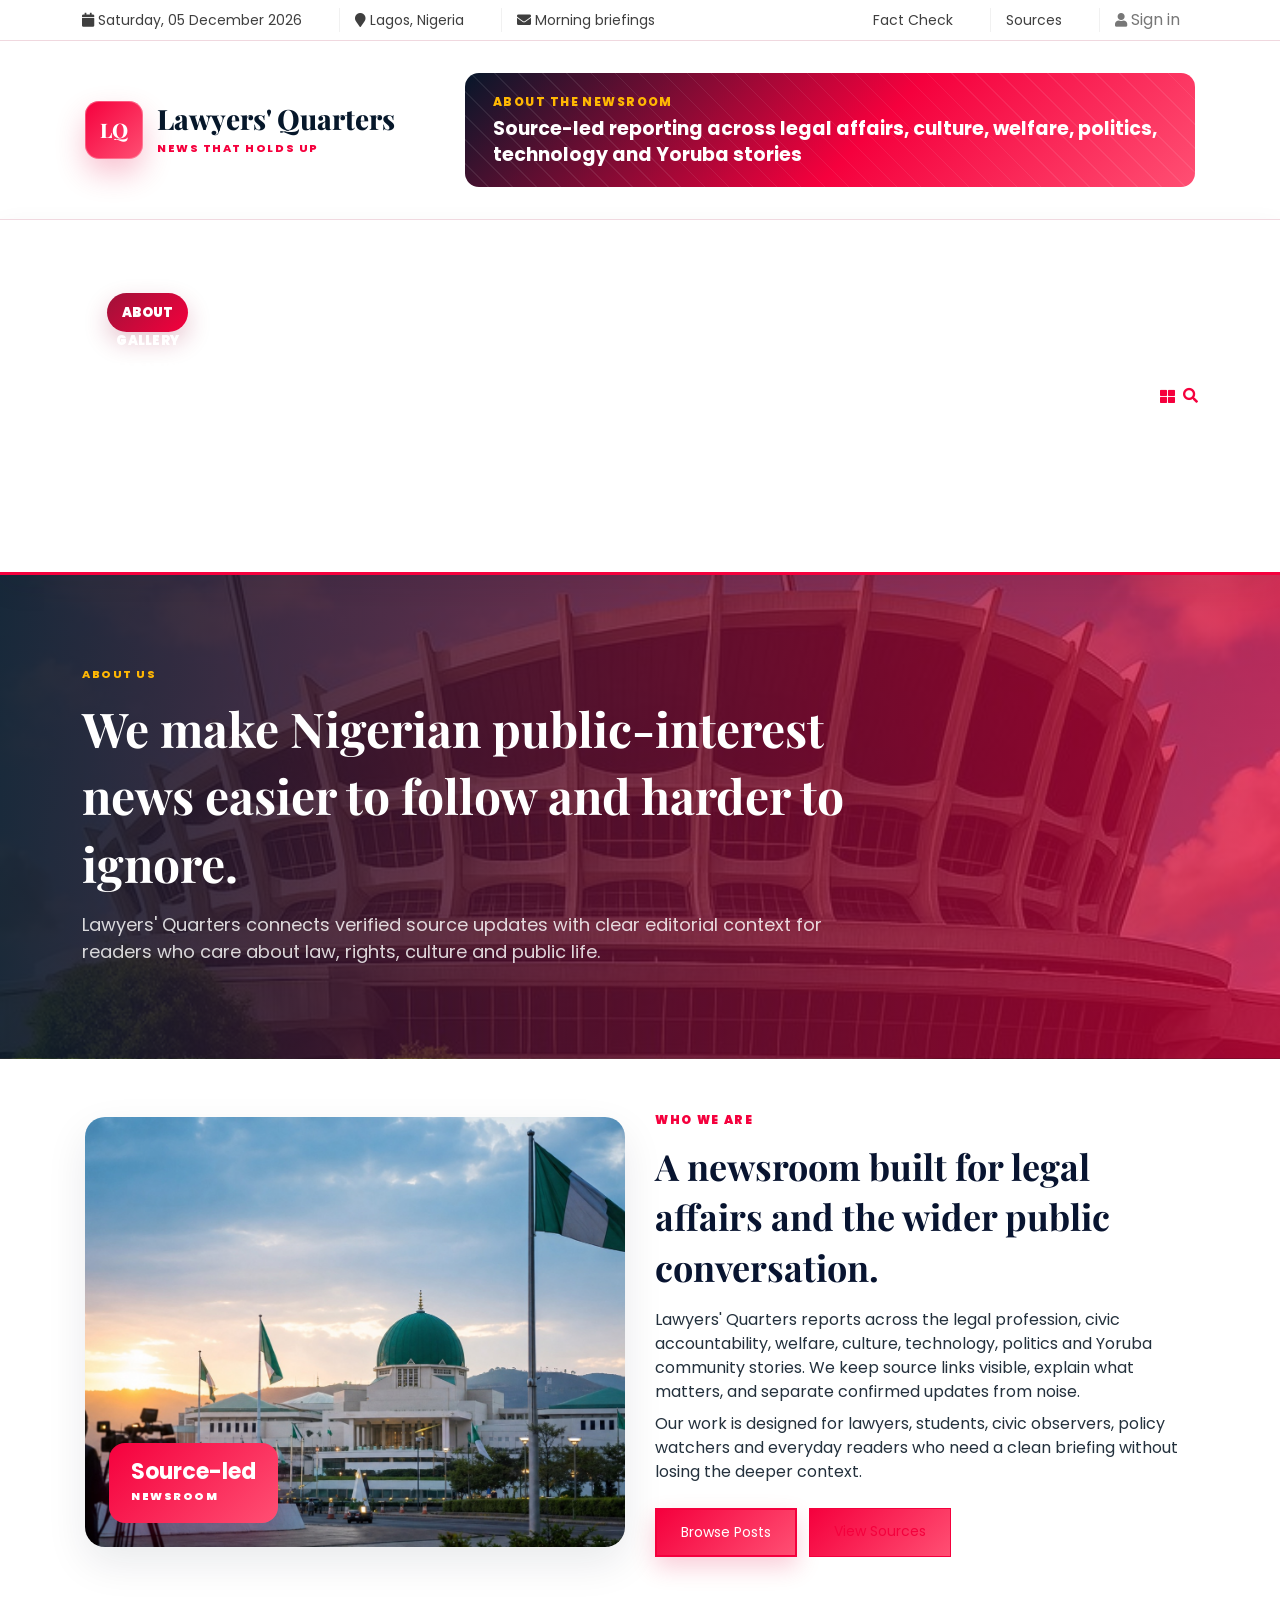
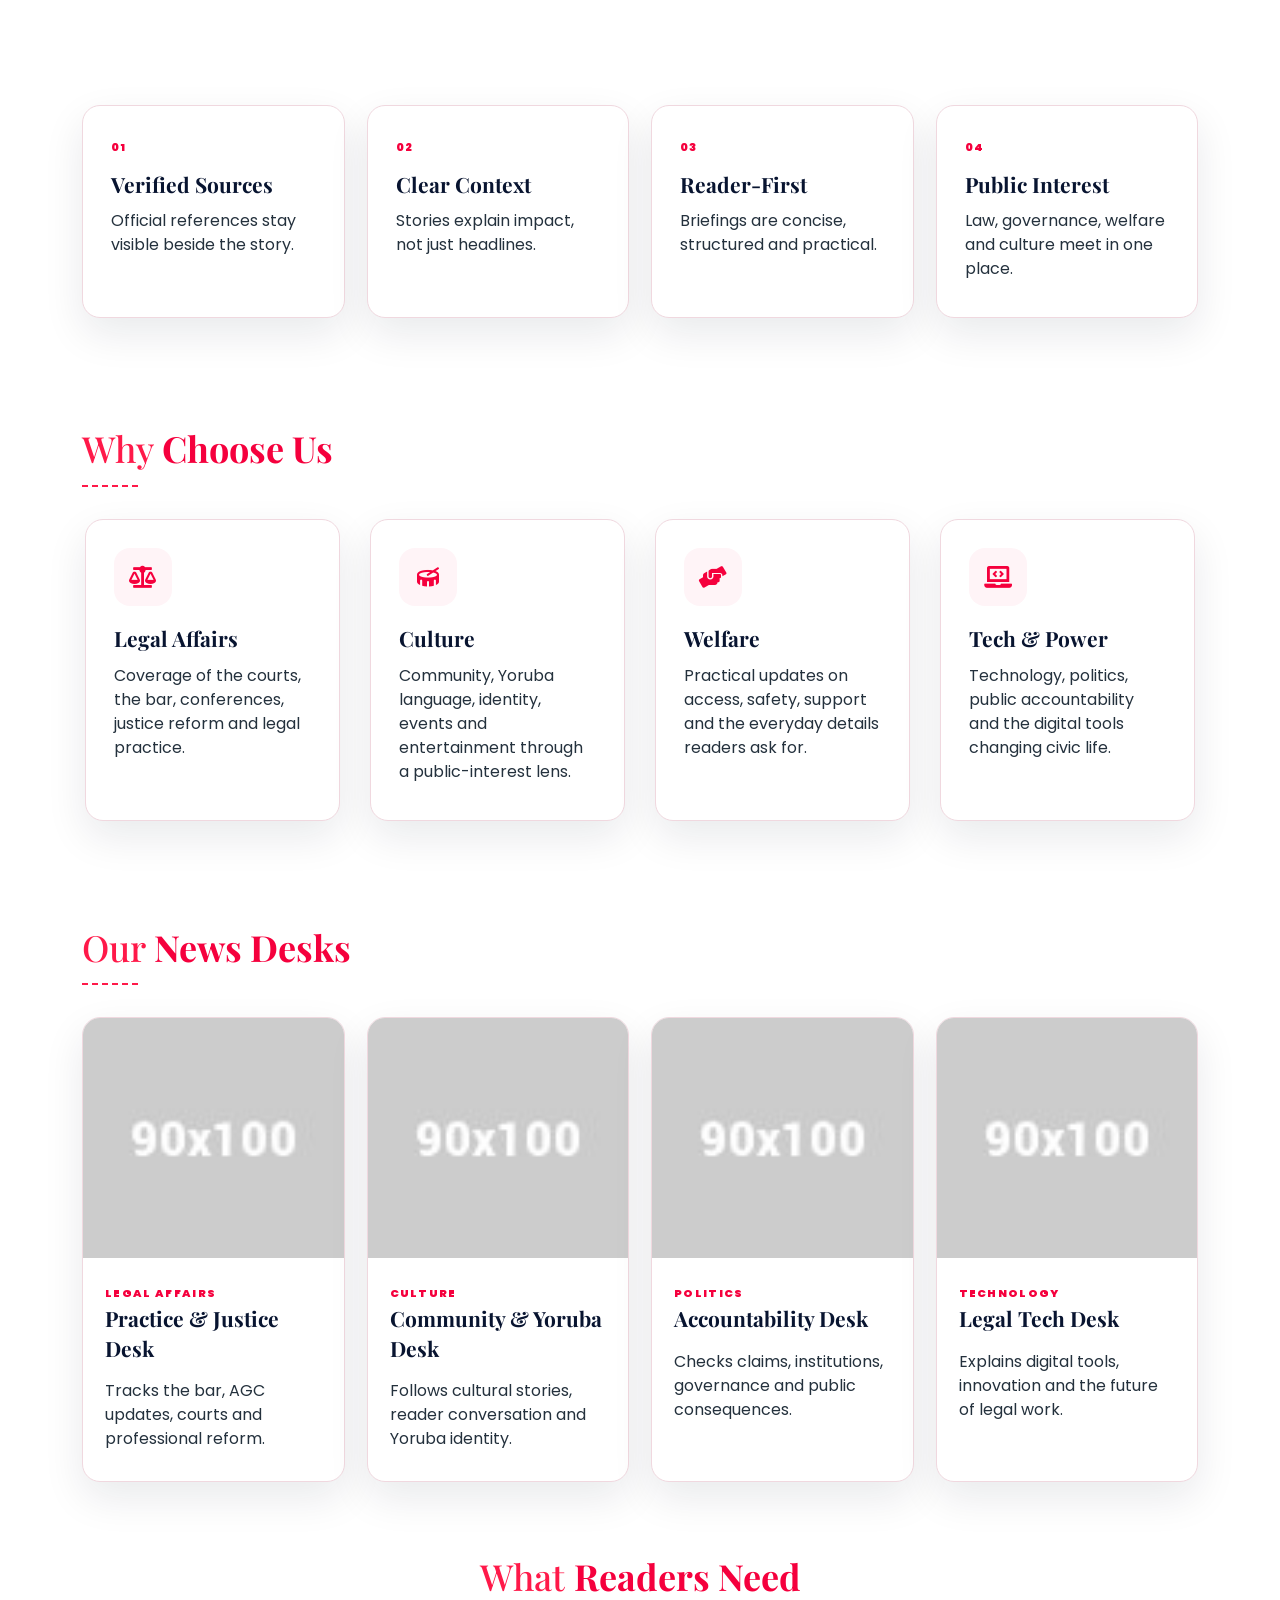
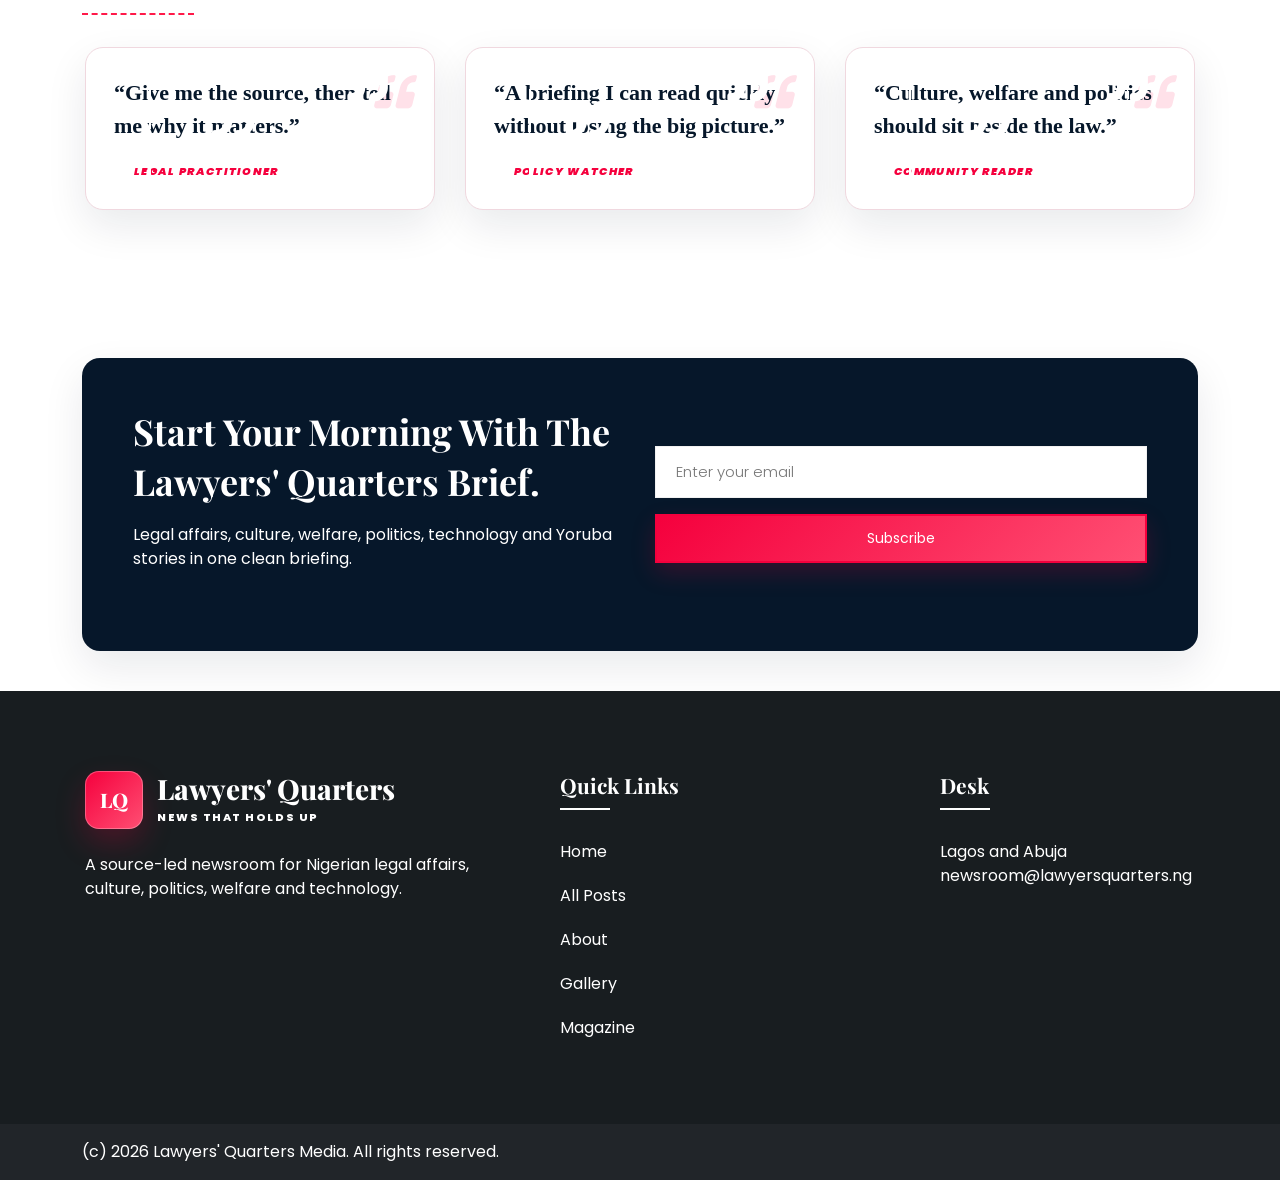
==== commit 9b5de9df: "Add magazine edition and editor spotlight" ====
--- a/about.html
+++ b/about.html
@@ -77,6 +77,7 @@
                                 <li><a href="posts.html">Posts</a></li>
                                 <li class="active"><a href="about.html">About</a></li>
                                 <li><a href="gallery.html">Gallery</a></li>
+                                <li><a href="magazine.html">Magazine</a></li>
                                 <li><a href="index.html#culture">Culture</a></li>
                                 <li><a href="index.html#welfare">Welfare</a></li>
                                 <li><a href="index.html#politics">Politics</a></li>
@@ -318,6 +319,7 @@
                                 <li><a href="posts.html">All Posts</a></li>
                                 <li><a href="about.html">About</a></li>
                                 <li><a href="gallery.html">Gallery</a></li>
+                                <li><a href="magazine.html">Magazine</a></li>
                             </ul>
                         </div>
                     </div>
--- a/css/lq-template.css
+++ b/css/lq-template.css
@@ -1,8 +1,9 @@
 .lq-template {
     --lq-ink: #06172a;
     --lq-ink-2: #142943;
-    --lq-accent: #e6003d;
-    --lq-accent-2: #ff315d;
+    --lq-accent: #f5003d;
+    --lq-accent-2: #ff4f73;
+    --lq-accent-dark: #9f1239;
     --lq-gold: #ffb703;
     --lq-red: #d90429;
     --lq-cream: #fff4f7;
@@ -160,21 +161,39 @@
     box-shadow: 0 12px 28px rgba(6, 23, 42, .08);
 }
 
+.lq-template .main_header_area.headerstye-2 .header_menu .nav.navbar-nav {
+    display: flex;
+    flex-wrap: wrap;
+    align-items: center;
+    gap: 4px;
+}
+
 .lq-template .main_header_area.headerstye-2 .header_menu .nav.navbar-nav li a {
     color: var(--lq-ink);
     font-size: 13px;
     font-weight: 900;
     letter-spacing: .02em;
+    border-radius: 999px;
+    padding: 10px 13px;
+    transition: color .2s ease, background .2s ease, box-shadow .2s ease, transform .2s ease;
 }
 
 .lq-template .main_header_area.headerstye-2 .header_menu .nav.navbar-nav li.active > a,
 .lq-template .main_header_area.headerstye-2 .header_menu .nav.navbar-nav li:hover > a {
-    color: var(--lq-accent) !important;
+    color: #fff !important;
+    background: linear-gradient(135deg, var(--lq-accent-dark), var(--lq-accent)) !important;
+    box-shadow: 0 10px 24px rgba(159, 18, 57, .24);
+    transform: translateY(-1px);
 }
 
 .lq-template .main_header_area.headerstye-2 .header_menu a.cart-icon i,
 .lq-template .main_header_area.headerstye-2 .header_menu .search-main a i {
     color: var(--lq-accent) !important;
+}
+
+.lq-template .main_header_area.headerstye-2 .header_menu a.cart-icon:hover i,
+.lq-template .main_header_area.headerstye-2 .header_menu .search-main a:hover i {
+    color: var(--lq-accent-dark) !important;
 }
 
 .lq-template .breaking-news .bg-black {
@@ -389,6 +408,173 @@
     z-index: 1;
     margin: 18px 0 24px;
     text-transform: none;
+}
+
+.lq-magazine-section {
+    background: #fff;
+}
+
+.lq-magazine-shell {
+    border: 1px solid var(--lq-line);
+    border-radius: 24px;
+    background: linear-gradient(135deg, #fff, #fff7f9);
+    box-shadow: var(--lq-shadow);
+    overflow: hidden;
+}
+
+.lq-magazine-cover {
+    position: relative;
+    min-height: 520px;
+    background: var(--lq-ink);
+}
+
+.lq-magazine-cover img {
+    width: 100%;
+    height: 100%;
+    min-height: 520px;
+    object-fit: cover;
+}
+
+.lq-magazine-cover-badge {
+    position: absolute;
+    left: 24px;
+    top: 24px;
+    padding: 12px 16px;
+    border-radius: 999px;
+    background: linear-gradient(135deg, var(--lq-accent-dark), var(--lq-accent));
+    color: #fff;
+    font-size: 11px;
+    font-weight: 900;
+    letter-spacing: .14em;
+    text-transform: uppercase;
+    box-shadow: 0 14px 34px rgba(159, 18, 57, .3);
+}
+
+.lq-magazine-copy {
+    padding: 44px;
+}
+
+.lq-magazine-copy h2,
+.lq-magazine-copy h3,
+.lq-magazine-card h3,
+.lq-magazine-sidebar h3,
+.lq-magazine-sidebar h4 {
+    text-transform: none;
+}
+
+.lq-magazine-copy .lq-section-kicker {
+    color: var(--lq-accent-dark);
+}
+
+.lq-magazine-actions {
+    display: flex;
+    flex-wrap: wrap;
+    gap: 12px;
+    margin: 24px 0 26px;
+}
+
+.lq-magazine-highlights {
+    display: grid;
+    grid-template-columns: repeat(2, minmax(0, 1fr));
+    gap: 14px;
+}
+
+.lq-magazine-mini {
+    padding: 18px;
+    border: 1px solid var(--lq-line);
+    border-radius: 16px;
+    background: #fff;
+}
+
+.lq-magazine-mini span {
+    display: block;
+    margin-bottom: 8px;
+    color: var(--lq-accent);
+    font-size: 11px;
+    font-weight: 900;
+    letter-spacing: .12em;
+    text-transform: uppercase;
+}
+
+.lq-magazine-mini p {
+    margin: 0;
+}
+
+.lq-magazine-grid {
+    display: grid;
+    grid-template-columns: repeat(3, minmax(0, 1fr));
+    gap: 22px;
+}
+
+.lq-magazine-card {
+    height: 100%;
+    padding: 26px;
+    border: 1px solid var(--lq-line);
+    border-radius: 18px;
+    background: #fff;
+    box-shadow: var(--lq-shadow);
+}
+
+.lq-magazine-card span {
+    display: inline-block;
+    margin-bottom: 14px;
+    color: var(--lq-accent);
+    font-size: 11px;
+    font-weight: 900;
+    letter-spacing: .12em;
+    text-transform: uppercase;
+}
+
+.lq-magazine-card i {
+    display: grid;
+    place-items: center;
+    width: 50px;
+    height: 50px;
+    margin-bottom: 18px;
+    border-radius: 16px;
+    background: var(--lq-cream);
+    color: var(--lq-accent-dark);
+    font-size: 20px;
+}
+
+.lq-magazine-sidebar {
+    padding: 26px;
+    border: 1px solid var(--lq-line);
+    border-radius: 18px;
+    background: #fff;
+    box-shadow: var(--lq-shadow);
+}
+
+.lq-magazine-sidebar img {
+    width: 100%;
+    margin: 10px 0 18px;
+    border-radius: 14px;
+    box-shadow: 0 14px 34px rgba(6, 23, 42, .14);
+}
+
+.lq-magazine-page-preview {
+    border-radius: 20px;
+    background: var(--lq-ink);
+    box-shadow: var(--lq-shadow);
+    overflow: hidden;
+}
+
+.lq-magazine-page-preview img {
+    width: 100%;
+    display: block;
+}
+
+.lq-pdf-reader {
+    width: 100%;
+    min-height: 760px;
+    border: 1px solid var(--lq-line);
+    border-radius: 18px;
+    background: #fff;
+    box-shadow: var(--lq-shadow);
+}
+
+.lq-pdf-fallback {
+    padding: 26px;
 }
 
 .lq-newsletter .newsletter-main {
@@ -445,6 +631,10 @@
     background-size: cover;
     background-position: center;
     color: #fff;
+}
+
+.lq-magazine-hero {
+    background-image: linear-gradient(90deg, rgba(6, 23, 42, .92), rgba(159, 18, 57, .72)), url("../images/lawyers-quarters/magazine/editor-desk-hero.jpg");
 }
 
 .lq-page-hero span,
@@ -1073,8 +1263,14 @@
 
     .lq-stat-grid,
     .lq-team-grid,
-    .lq-gallery-grid {
+    .lq-gallery-grid,
+    .lq-magazine-grid {
         grid-template-columns: repeat(2, minmax(0, 1fr));
+    }
+
+    .lq-magazine-cover,
+    .lq-magazine-cover img {
+        min-height: 420px;
     }
 
     .lq-gallery-card-large {
@@ -1117,8 +1313,21 @@
     .lq-verdict,
     .lq-opinion-card,
     .lq-briefing,
-    .lq-alerts {
+    .lq-alerts,
+    .lq-magazine-copy,
+    .lq-magazine-sidebar,
+    .lq-magazine-card {
         padding: 22px;
+    }
+
+    .lq-magazine-highlights,
+    .lq-magazine-grid {
+        grid-template-columns: 1fr;
+    }
+
+    .lq-magazine-cover,
+    .lq-magazine-cover img {
+        min-height: 360px;
     }
 
     .lq-page-hero {
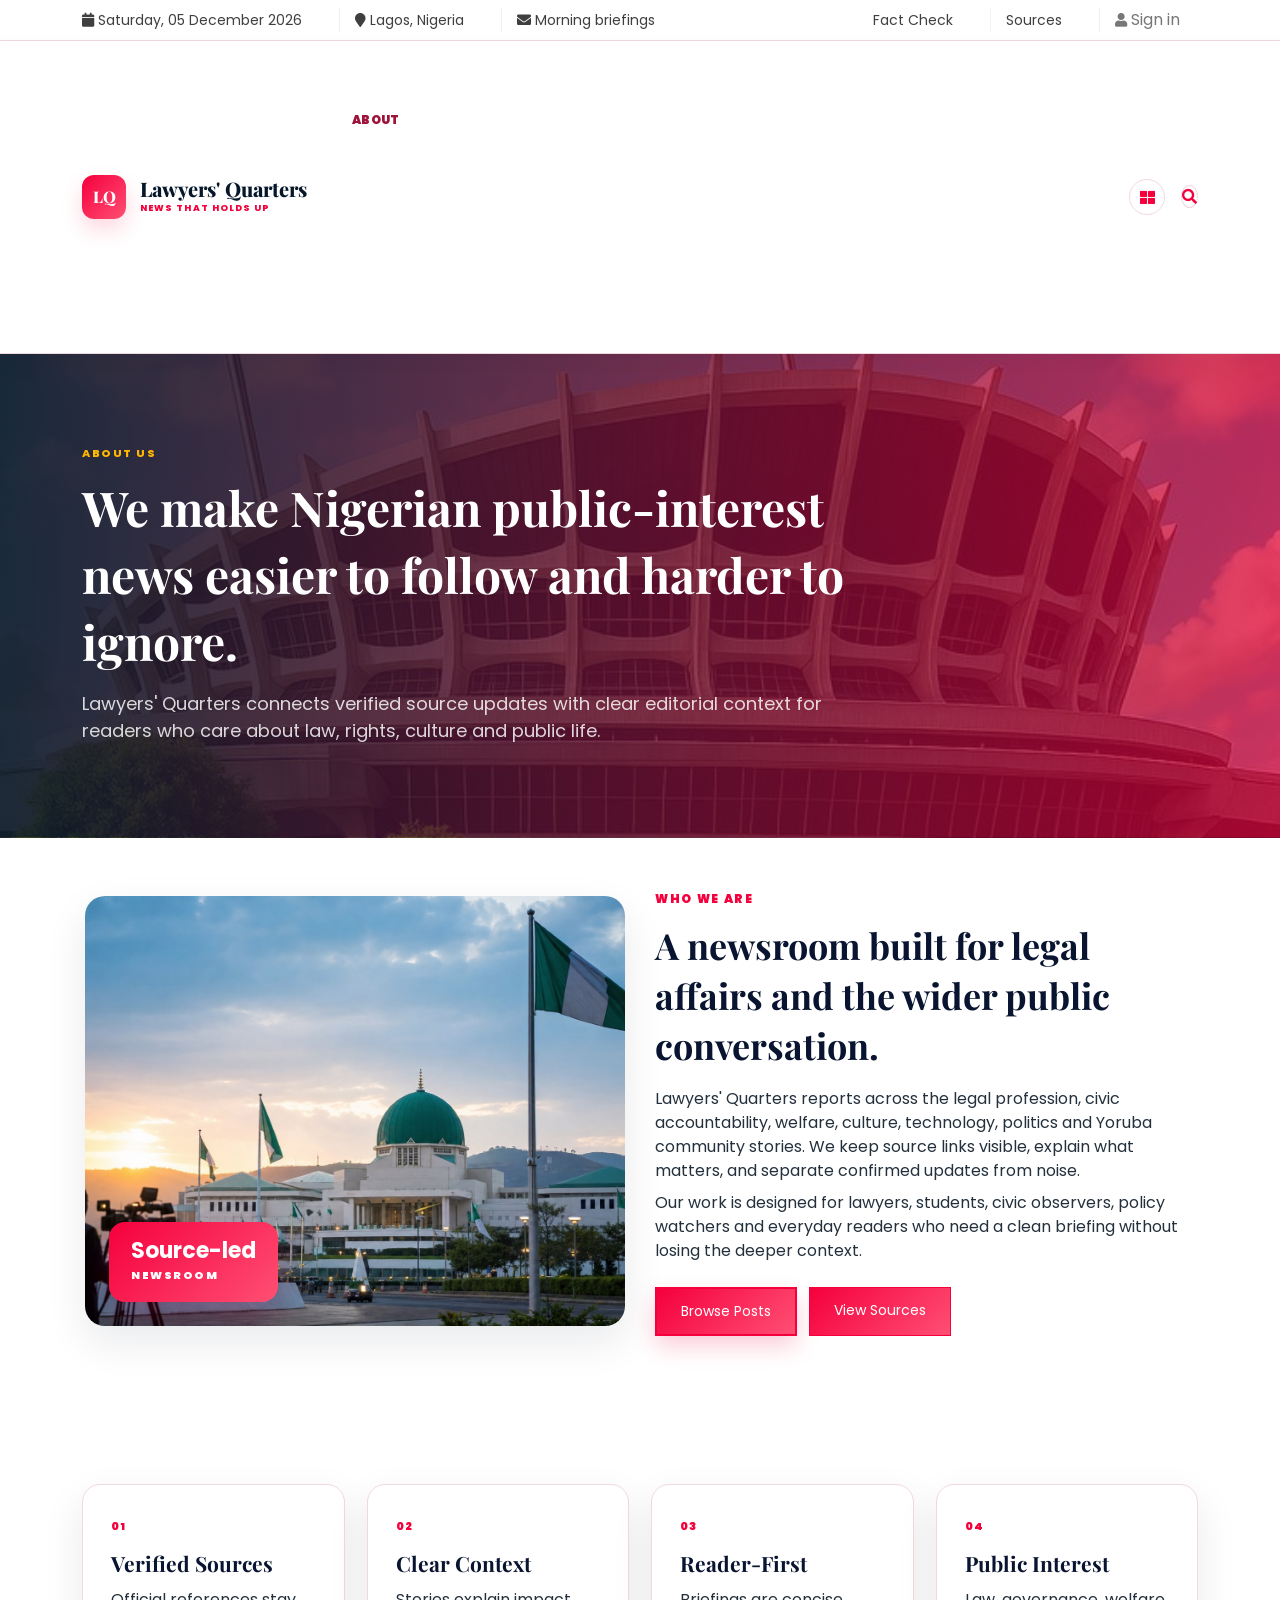
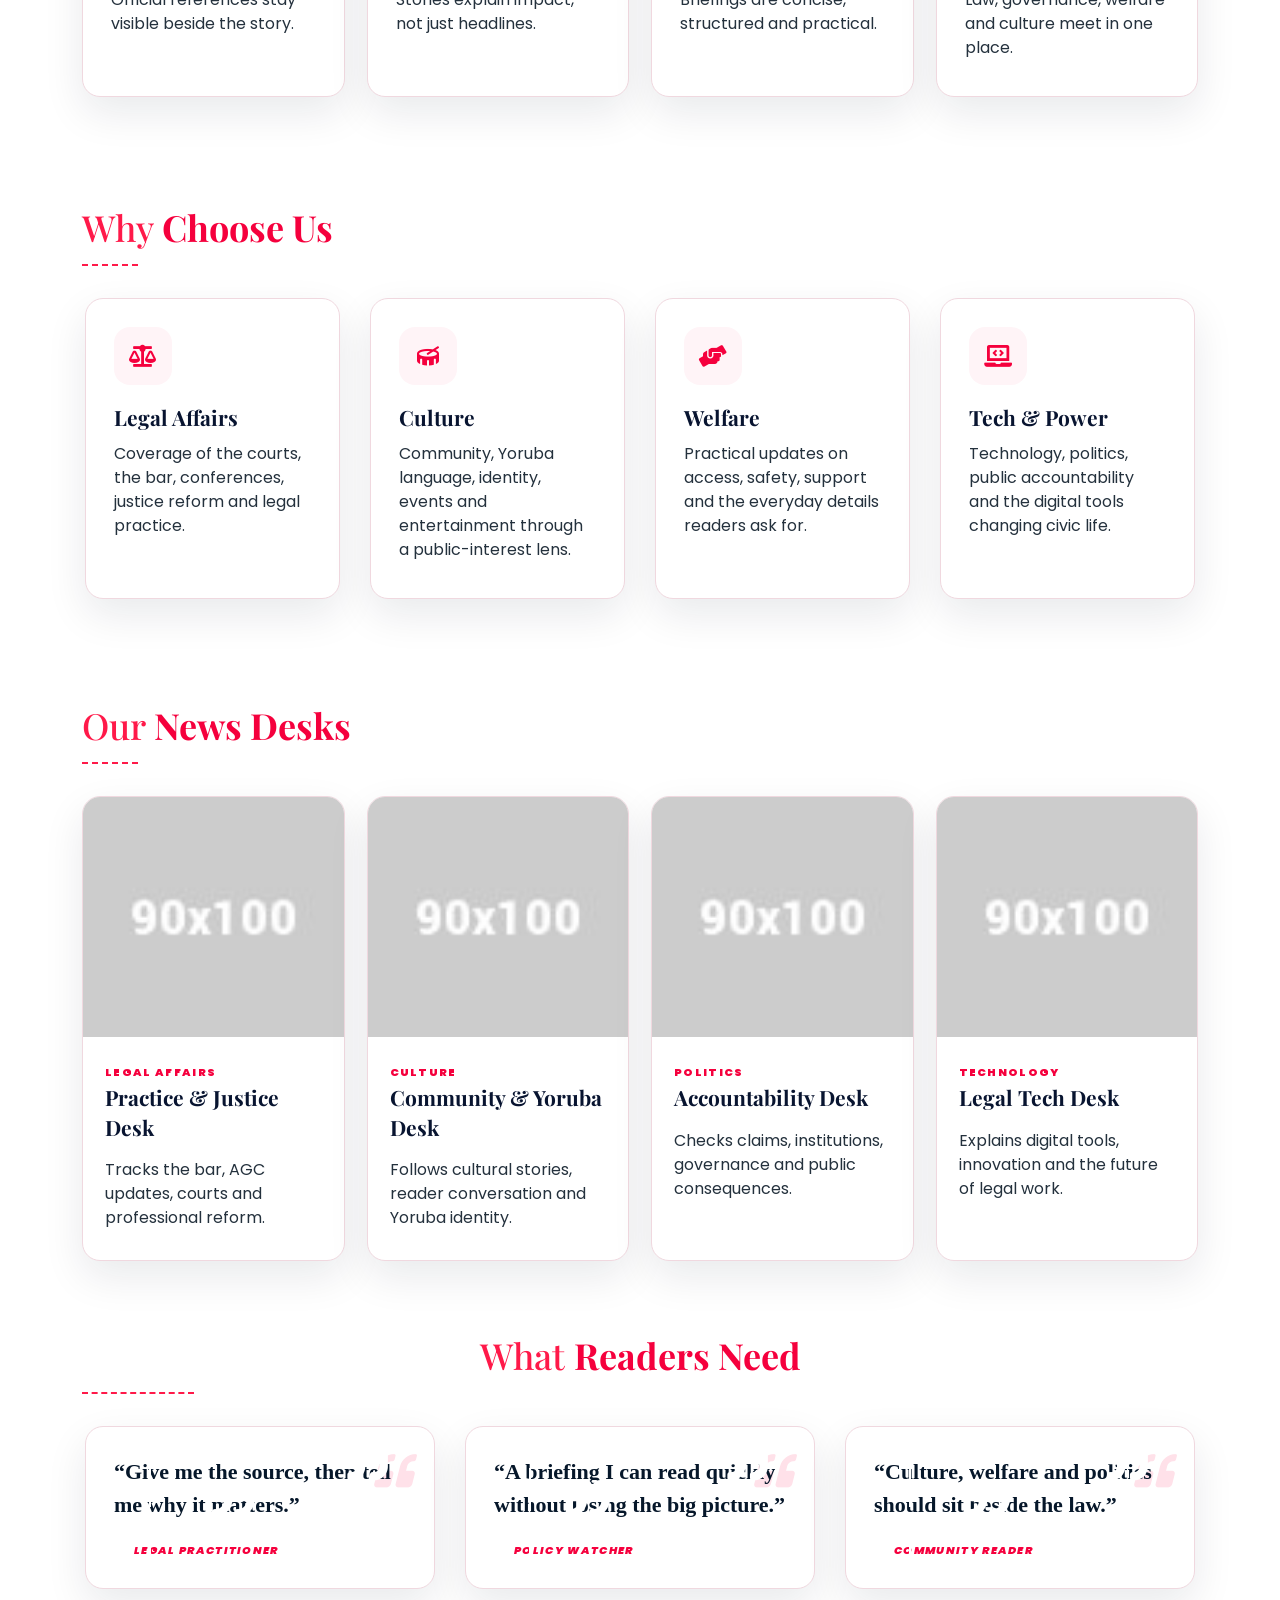
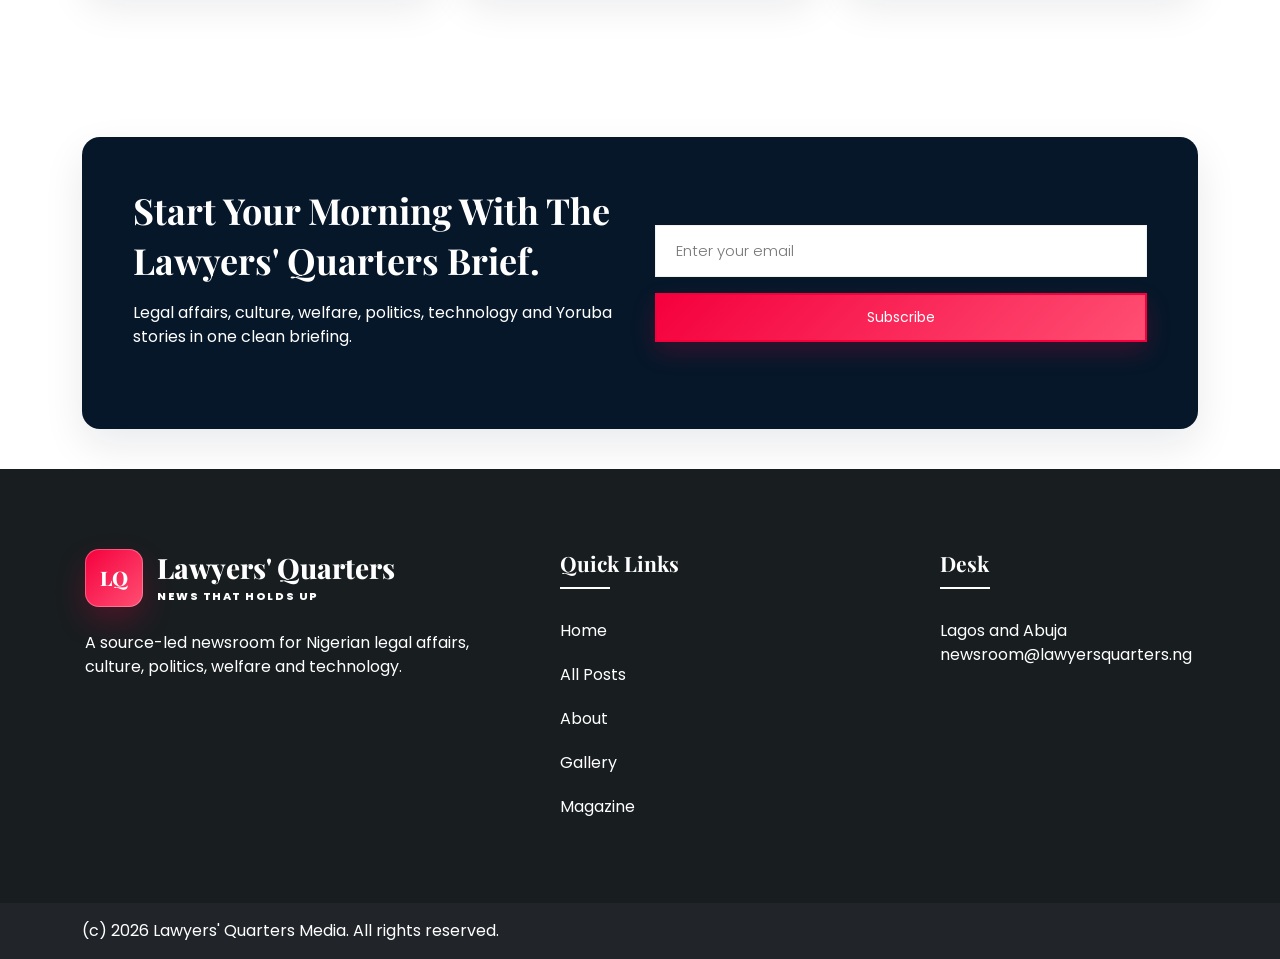
==== commit dadbb494: "Refine header navigation and magazine spacing" ====
--- a/about.html
+++ b/about.html
@@ -71,6 +71,13 @@
             <nav class="navbar navbar-default bg-transparent">
                 <div class="container">
                     <div class="navbar-flex d-flex align-items-center justify-content-between w-100 pb-3 pt-3 mag-slicknav">
+                        <a class="mag-navbar-brand lq-logo lq-logo-nav" href="index.html" aria-label="Lawyers' Quarters home">
+                            <span class="lq-logo-mark">LQ</span>
+                            <span class="lq-logo-copy">
+                                <strong>Lawyers' Quarters</strong>
+                                <small>News that holds up</small>
+                            </span>
+                        </a>
                         <div class="navbar-collapse1 d-flex align-items-center" id="bs-example-navbar-collapse-1">
                             <ul class="nav navbar-nav" id="responsive-menu">
                                 <li><a href="index.html">Home</a></li>
@@ -81,7 +88,7 @@
                                 <li><a href="index.html#culture">Culture</a></li>
                                 <li><a href="index.html#welfare">Welfare</a></li>
                                 <li><a href="index.html#politics">Politics</a></li>
-                                <li><a href="index.html#technology">Technology</a></li>
+                                <li><a href="index.html#technology">Tech</a></li>
                                 <li><a href="index.html#yoruba">Yoruba</a></li>
                                 <li><a href="index.html#sources">Sources</a></li>
                             </ul>
--- a/css/lq-template.css
+++ b/css/lq-template.css
@@ -36,6 +36,7 @@
     background: linear-gradient(135deg, var(--lq-accent), var(--lq-accent-2)) !important;
     border-color: var(--lq-accent) !important;
     box-shadow: 0 10px 24px rgba(230, 0, 61, .2);
+    color: #fff !important;
 }
 
 .lq-template .nir-btn:hover,
@@ -43,6 +44,7 @@
     background: linear-gradient(135deg, #bf002f, var(--lq-accent)) !important;
     border-color: #bf002f !important;
     transform: translateY(-1px);
+    color: #fff !important;
 }
 
 .lq-template .bg-navy,
@@ -154,36 +156,105 @@
     line-height: 1.35;
 }
 
+.lq-template .navbar-middle {
+    display: none !important;
+}
+
 .lq-template .main_header_area.headerstye-2 .header_menu .navbar.navbar-default {
     background: #fff !important;
-    border-top: 1px solid var(--lq-line);
-    border-bottom: 3px solid var(--lq-accent);
-    box-shadow: 0 12px 28px rgba(6, 23, 42, .08);
+    border-top: 0;
+    border-bottom: 1px solid var(--lq-line);
+    box-shadow: 0 8px 22px rgba(6, 23, 42, .055);
+}
+
+.lq-template .main_header_area.headerstye-2 .header_menu .navbar-flex {
+    gap: 18px;
+    padding-top: 14px !important;
+    padding-bottom: 14px !important;
+}
+
+.lq-logo-nav {
+    flex: 0 0 auto;
+    margin: 0 !important;
+}
+
+.lq-logo-nav .lq-logo-mark {
+    width: 44px;
+    height: 44px;
+    flex-basis: 44px;
+    border-radius: 12px;
+    font-size: 16px;
+    box-shadow: 0 10px 22px rgba(245, 0, 61, .16);
+}
+
+.lq-logo-nav .lq-logo-copy strong {
+    font-size: 20px;
+    white-space: nowrap;
+}
+
+.lq-logo-nav .lq-logo-copy small {
+    margin-top: 3px;
+    font-size: 9px;
+    letter-spacing: .12em;
+}
+
+.lq-template .main_header_area.headerstye-2 .header_menu .navbar-collapse1 {
+    flex: 1 1 auto;
+    min-width: 0;
 }
 
 .lq-template .main_header_area.headerstye-2 .header_menu .nav.navbar-nav {
     display: flex;
-    flex-wrap: wrap;
+    flex-wrap: nowrap;
     align-items: center;
-    gap: 4px;
+    gap: 2px;
+    max-width: 100%;
+    overflow-x: auto;
+    scrollbar-width: none;
+}
+
+.lq-template .main_header_area.headerstye-2 .header_menu .nav.navbar-nav::-webkit-scrollbar {
+    display: none;
 }
 
 .lq-template .main_header_area.headerstye-2 .header_menu .nav.navbar-nav li a {
+    position: relative;
     color: var(--lq-ink);
-    font-size: 13px;
+    font-size: 12px;
     font-weight: 900;
-    letter-spacing: .02em;
+    letter-spacing: .03em;
+    white-space: nowrap;
+    border-radius: 0;
+    padding: 9px 8px;
+    background: transparent !important;
+    transition: color .2s ease;
+}
+
+.lq-template .main_header_area.headerstye-2 .header_menu .nav.navbar-nav li a:after {
+    content: "";
+    position: absolute;
+    left: 8px;
+    right: 8px;
+    bottom: 4px;
+    height: 2px;
     border-radius: 999px;
-    padding: 10px 13px;
-    transition: color .2s ease, background .2s ease, box-shadow .2s ease, transform .2s ease;
+    background: var(--lq-accent);
+    transform: scaleX(0);
+    transform-origin: center;
+    transition: transform .2s ease;
 }
 
 .lq-template .main_header_area.headerstye-2 .header_menu .nav.navbar-nav li.active > a,
 .lq-template .main_header_area.headerstye-2 .header_menu .nav.navbar-nav li:hover > a {
-    color: #fff !important;
-    background: linear-gradient(135deg, var(--lq-accent-dark), var(--lq-accent)) !important;
-    box-shadow: 0 10px 24px rgba(159, 18, 57, .24);
-    transform: translateY(-1px);
+    color: var(--lq-accent-dark) !important;
+    background: transparent !important;
+    box-shadow: none;
+    transform: none;
+}
+
+.lq-template .main_header_area.headerstye-2 .header_menu .nav.navbar-nav li.active > a:after,
+.lq-template .main_header_area.headerstye-2 .header_menu .nav.navbar-nav li:hover > a:after {
+    transform: scaleX(1);
 }
 
 .lq-template .main_header_area.headerstye-2 .header_menu a.cart-icon i,
@@ -194,6 +265,33 @@
 .lq-template .main_header_area.headerstye-2 .header_menu a.cart-icon:hover i,
 .lq-template .main_header_area.headerstye-2 .header_menu .search-main a:hover i {
     color: var(--lq-accent-dark) !important;
+}
+
+.lq-template .main_header_area.headerstye-2 .header_menu .register-login {
+    flex: 0 0 auto;
+    gap: 8px;
+}
+
+.lq-template .main_header_area.headerstye-2 .header_menu .register-login a {
+    width: 36px;
+    height: 36px;
+    justify-content: center;
+    border: 1px solid var(--lq-line);
+    border-radius: 50%;
+    background: #fff;
+    transition: background .2s ease, border-color .2s ease, transform .2s ease;
+}
+
+.lq-template .main_header_area.headerstye-2 .header_menu .register-login a:hover {
+    background: var(--lq-cream);
+    border-color: #ffc4d0;
+    transform: translateY(-1px);
+}
+
+.lq-template .bg-theme a:hover,
+.lq-template .entry-category a:hover,
+.lq-template a.white:hover {
+    color: #fff !important;
 }
 
 .lq-template .breaking-news .bg-black {
@@ -451,7 +549,7 @@
 }
 
 .lq-magazine-copy {
-    padding: 44px;
+    padding: 58px 64px;
 }
 
 .lq-magazine-copy h2,
@@ -538,7 +636,7 @@
 }
 
 .lq-magazine-sidebar {
-    padding: 26px;
+    padding: 32px;
     border: 1px solid var(--lq-line);
     border-radius: 18px;
     background: #fff;
@@ -1047,9 +1145,29 @@
 
 .lq-btn-outline {
     background: #fff !important;
-    color: var(--lq-accent) !important;
+    color: var(--lq-accent-dark) !important;
     border: 1px solid var(--lq-accent) !important;
     box-shadow: none !important;
+}
+
+.lq-template .lq-btn-outline:hover {
+    background: var(--lq-cream) !important;
+    color: var(--lq-accent-dark) !important;
+    border-color: var(--lq-accent-dark) !important;
+    box-shadow: 0 10px 24px rgba(159, 18, 57, .12) !important;
+}
+
+.lq-template .sidebar-tabs .nav-tabs > li button.nav-link {
+    color: var(--lq-ink);
+}
+
+.lq-template .sidebar-tabs .nav-tabs > li button.nav-link:hover {
+    background: var(--lq-cream);
+    color: var(--lq-accent-dark);
+}
+
+.lq-template .sidebar-tabs .nav-tabs > li button.nav-link.active {
+    color: #fff !important;
 }
 
 .lq-stat-grid,
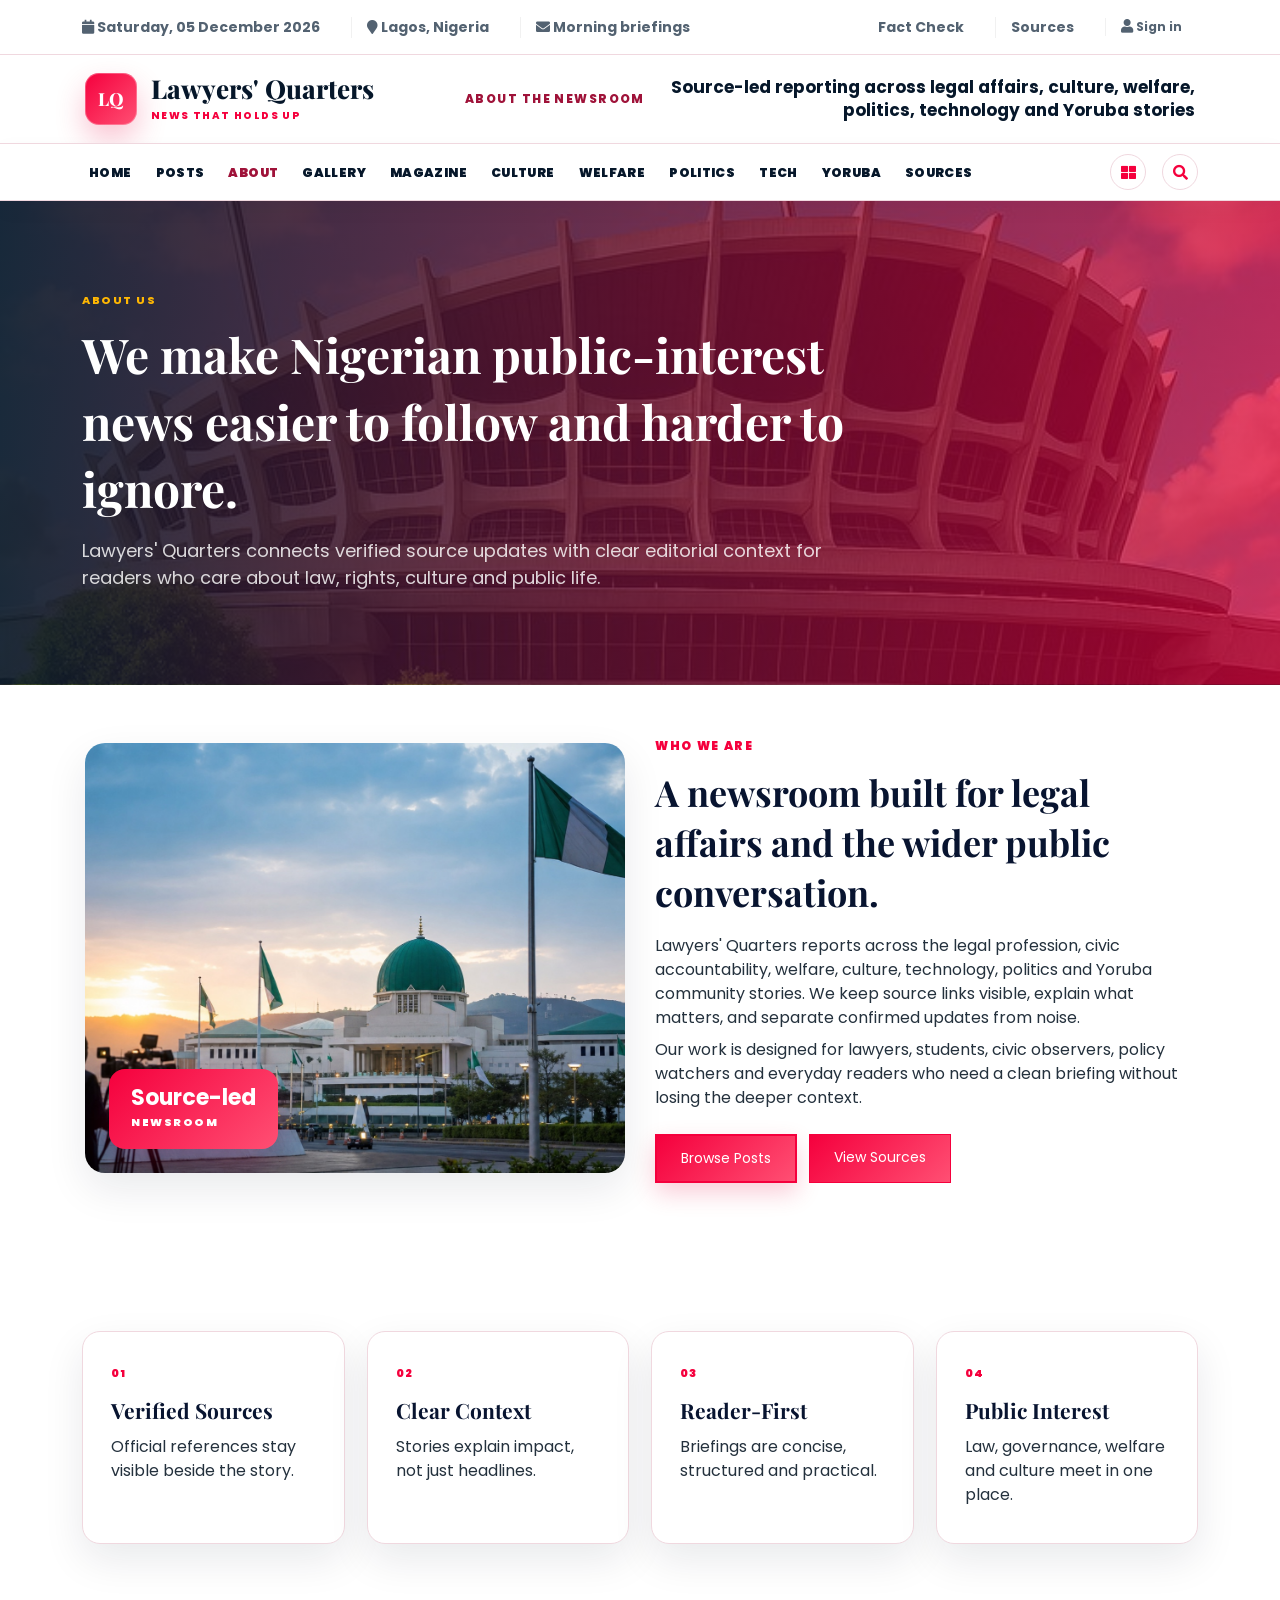
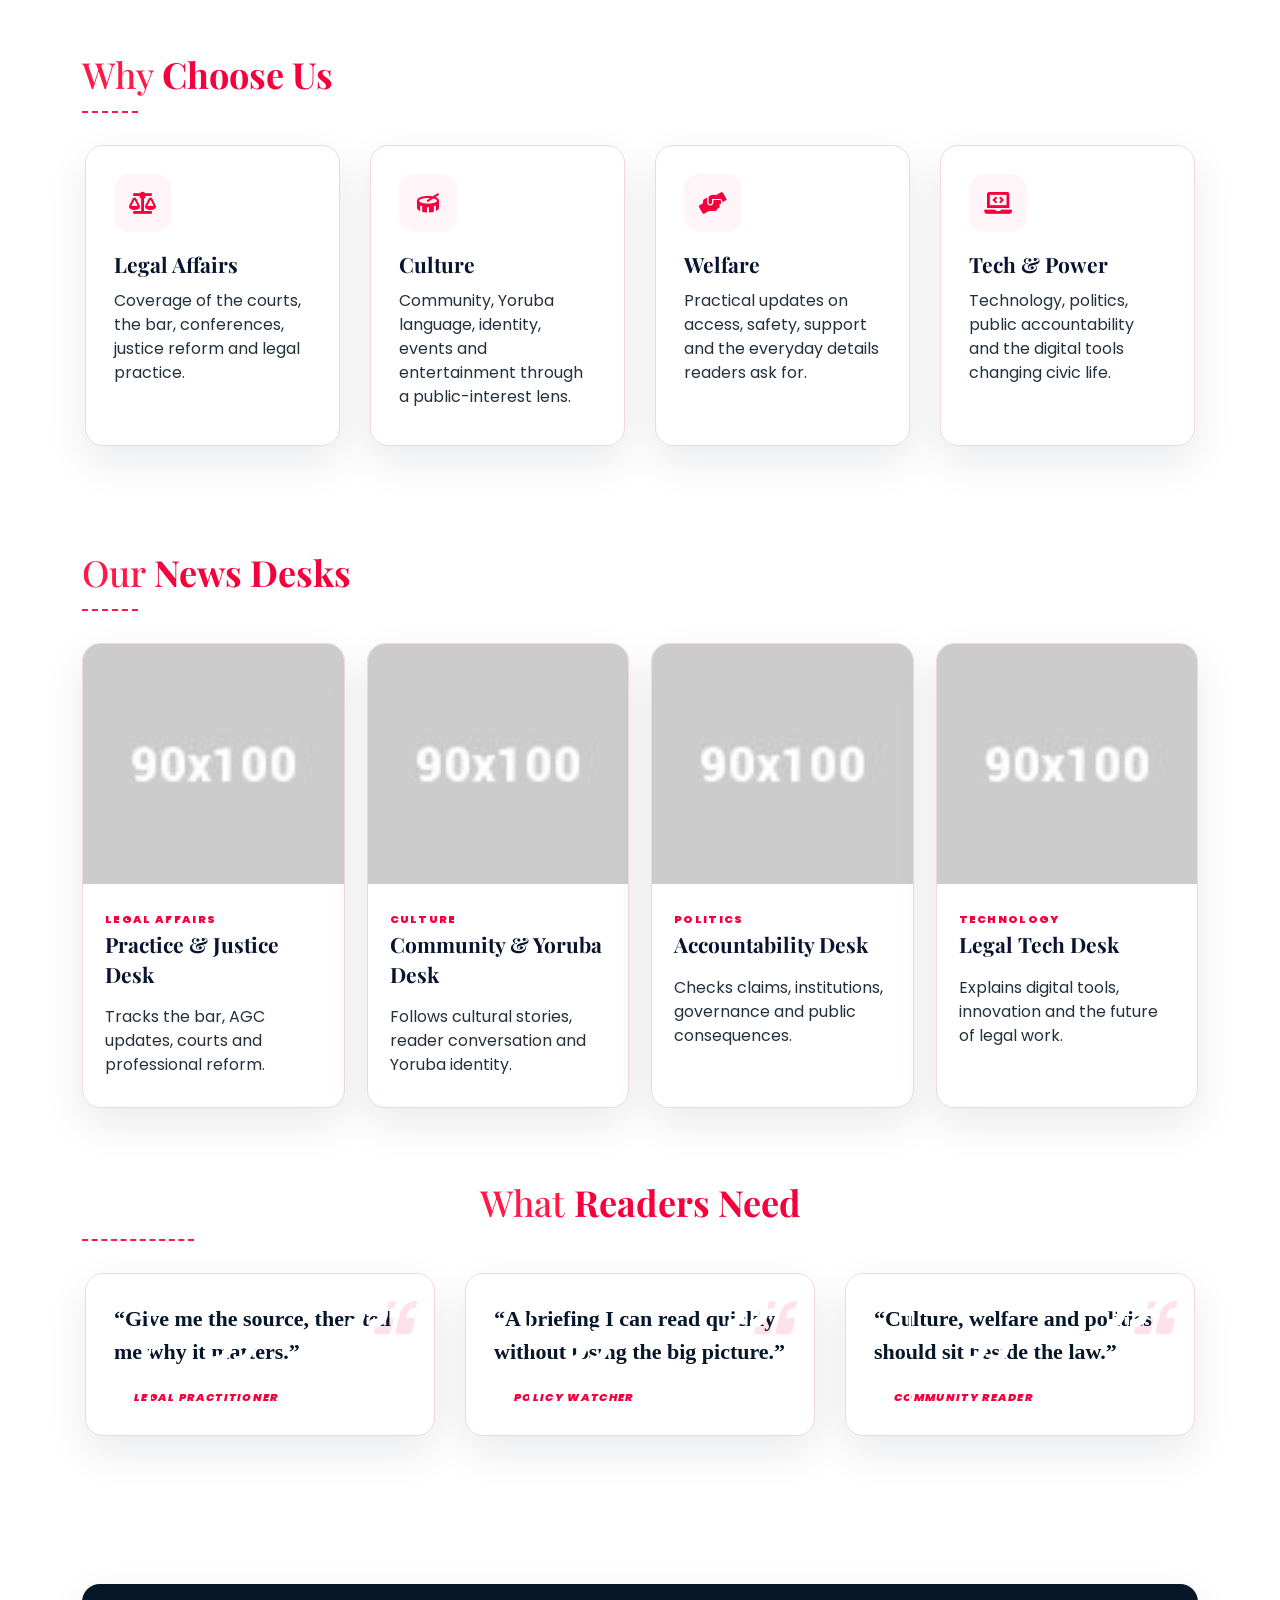
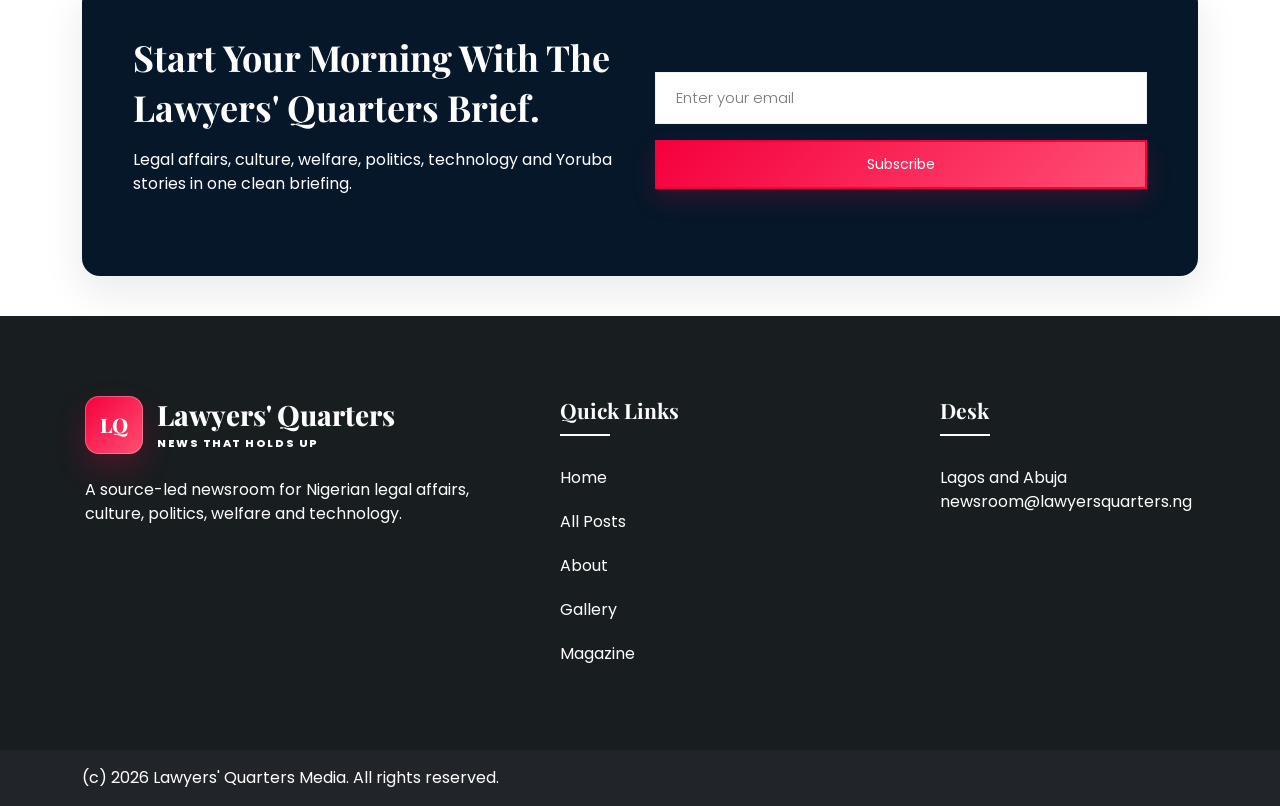
==== commit f14ea802: "Fix header navigation layout" ====
--- a/about.html
+++ b/about.html
@@ -71,13 +71,6 @@
             <nav class="navbar navbar-default bg-transparent">
                 <div class="container">
                     <div class="navbar-flex d-flex align-items-center justify-content-between w-100 pb-3 pt-3 mag-slicknav">
-                        <a class="mag-navbar-brand lq-logo lq-logo-nav" href="index.html" aria-label="Lawyers' Quarters home">
-                            <span class="lq-logo-mark">LQ</span>
-                            <span class="lq-logo-copy">
-                                <strong>Lawyers' Quarters</strong>
-                                <small>News that holds up</small>
-                            </span>
-                        </a>
                         <div class="navbar-collapse1 d-flex align-items-center" id="bs-example-navbar-collapse-1">
                             <ul class="nav navbar-nav" id="responsive-menu">
                                 <li><a href="index.html">Home</a></li>
--- a/css/lq-template.css
+++ b/css/lq-template.css
@@ -13,6 +13,141 @@
     background: #fff;
 }
 
+/* Final header/navigation guardrails: keeps the menu horizontal, readable and minimal
+   even when the original magazine-template mobile rules are active. */
+.lq-template .main_header_area.headerstye-2 .header_menu .navbar.navbar-default .navbar-flex {
+    align-items: center !important;
+    gap: 14px !important;
+}
+
+.lq-template .main_header_area.headerstye-2 .header_menu .navbar.navbar-default .navbar-collapse1 {
+    display: flex !important;
+    flex: 1 1 auto !important;
+    width: auto !important;
+    max-width: none !important;
+    height: auto !important;
+    overflow: visible !important;
+    visibility: visible !important;
+}
+
+.lq-template .main_header_area.headerstye-2 .header_menu .navbar.navbar-default #responsive-menu.nav.navbar-nav {
+    display: flex !important;
+    flex-direction: row !important;
+    flex-wrap: wrap !important;
+    align-items: center !important;
+    justify-content: flex-start !important;
+    gap: 4px 10px !important;
+    width: 100% !important;
+    max-width: none !important;
+    height: auto !important;
+    margin: 0 !important;
+    padding: 0 !important;
+    text-align: left !important;
+}
+
+.lq-template .main_header_area.headerstye-2 .header_menu .navbar.navbar-default #responsive-menu.nav.navbar-nav > li {
+    display: block !important;
+    flex: 0 0 auto !important;
+    width: auto !important;
+    margin: 0 !important;
+    float: none !important;
+}
+
+.lq-template .main_header_area.headerstye-2 .header_menu .navbar.navbar-default #responsive-menu.nav.navbar-nav > li > a {
+    display: inline-flex !important;
+    align-items: center !important;
+    width: auto !important;
+    min-height: 36px !important;
+    padding: 9px 7px !important;
+    color: var(--lq-ink) !important;
+    background: transparent !important;
+    line-height: 1.2 !important;
+    border: 0 !important;
+}
+
+.lq-template .main_header_area.headerstye-2 .header_menu .navbar.navbar-default #responsive-menu.nav.navbar-nav > li.active > a,
+.lq-template .main_header_area.headerstye-2 .header_menu .navbar.navbar-default #responsive-menu.nav.navbar-nav > li:hover > a,
+.lq-template .main_header_area.headerstye-2 .header_menu .navbar.navbar-default #responsive-menu.nav.navbar-nav > li > a:focus {
+    color: var(--lq-accent-dark) !important;
+    background: transparent !important;
+}
+
+.lq-template .main_header_area.headerstye-2 .header_menu .navbar.navbar-default .register-login {
+    display: flex !important;
+    align-items: center !important;
+    gap: 8px !important;
+    flex: 0 0 auto !important;
+    width: auto !important;
+    height: auto !important;
+    opacity: 1 !important;
+    visibility: visible !important;
+}
+
+.lq-template .main_header_area.headerstye-2 .header_menu .navbar.navbar-default .header_sidemenu,
+.lq-template .main_header_area.headerstye-2 .header_menu .navbar.navbar-default .search-main {
+    display: block !important;
+    width: auto !important;
+    height: auto !important;
+    opacity: 1 !important;
+    visibility: visible !important;
+}
+
+.lq-template .main_header_area.headerstye-2 .header_menu .navbar.navbar-default a.cart-icon,
+.lq-template .main_header_area.headerstye-2 .header_menu .navbar.navbar-default .search-main a {
+    display: inline-flex !important;
+    align-items: center !important;
+    justify-content: center !important;
+    width: 36px !important;
+    height: 36px !important;
+    padding: 0 !important;
+    border: 1px solid var(--lq-line) !important;
+    border-radius: 50% !important;
+    background: #fff !important;
+    color: var(--lq-accent) !important;
+    line-height: 1 !important;
+}
+
+.lq-template .main_header_area.headerstye-2 .header_menu .navbar.navbar-default a.cart-icon:hover,
+.lq-template .main_header_area.headerstye-2 .header_menu .navbar.navbar-default .search-main a:hover,
+.lq-template .main_header_area.headerstye-2 .header_menu .navbar.navbar-default a.cart-icon:focus,
+.lq-template .main_header_area.headerstye-2 .header_menu .navbar.navbar-default .search-main a:focus {
+    border-color: #ffc4d0 !important;
+    background: var(--lq-cream) !important;
+    color: var(--lq-accent-dark) !important;
+}
+
+.lq-template .main_header_area.headerstye-2 .header_menu .navbar.navbar-default a.cart-icon i,
+.lq-template .main_header_area.headerstye-2 .header_menu .navbar.navbar-default .search-main a i {
+    color: currentColor !important;
+}
+
+.lq-template #slicknav-mobile,
+.lq-template .slicknav_menu {
+    display: none !important;
+}
+
+@media (max-width: 767px) {
+    .lq-template .main_header_area.headerstye-2 .header_menu .navbar.navbar-default .navbar-flex {
+        align-items: flex-start !important;
+    }
+
+    .lq-template .main_header_area.headerstye-2 .header_menu .navbar.navbar-default .navbar-collapse1 {
+        flex: 1 1 100% !important;
+        order: 2 !important;
+        width: 100% !important;
+    }
+
+    .lq-template .main_header_area.headerstye-2 .header_menu .navbar.navbar-default #responsive-menu.nav.navbar-nav {
+        gap: 2px 8px !important;
+        padding-top: 8px !important;
+    }
+
+    .lq-template .main_header_area.headerstye-2 .header_menu .navbar.navbar-default .register-login {
+        order: 1 !important;
+        margin-left: auto !important;
+    }
+}
+
 .lq-template,
 .lq-template main,
 .lq-template .navbar-middle,
@@ -53,13 +188,43 @@
 }
 
 .lq-template .header-content {
+    display: block !important;
     border-bottom: 1px solid var(--lq-line);
     background: #fff !important;
     color: #536271;
+    font-size: 12px;
+}
+
+.lq-template .header-content .container {
+    display: flex !important;
 }
 
 .lq-template .header-content .links li {
-    margin-right: 18px;
+    margin-right: 16px;
+}
+
+.lq-template .header-content .container {
+    min-height: 38px;
+    gap: 16px;
+}
+
+.lq-template .header-content .links ul {
+    display: flex;
+    flex-wrap: wrap;
+    align-items: center;
+    gap: 6px 0;
+    margin: 0;
+}
+
+.lq-template .header-content a,
+.lq-template .header-content .lq-link-button {
+    color: #536271;
+    font-weight: 700;
+}
+
+.lq-template .header-content a:hover,
+.lq-template .header-content .lq-link-button:hover {
+    color: var(--lq-accent-dark) !important;
 }
 
 .lq-link-button {
@@ -157,60 +322,108 @@
 }
 
 .lq-template .navbar-middle {
-    display: none !important;
+    display: block !important;
+    padding-top: 18px !important;
+    padding-bottom: 18px !important;
+    border-bottom: 0;
+}
+
+.lq-template .navbar-middle .row {
+    align-items: center;
+}
+
+.lq-template .navbar-middle .lq-logo {
+    margin: 0 !important;
+}
+
+.lq-template .navbar-middle .lq-logo-mark {
+    width: 52px;
+    height: 52px;
+    flex-basis: 52px;
+    border-radius: 14px;
+    font-size: 18px;
+}
+
+.lq-template .navbar-middle .lq-logo-copy strong {
+    font-size: 26px;
+}
+
+.lq-template .navbar-middle .lq-logo-copy small {
+    font-size: 10px;
+}
+
+.lq-promo-strip {
+    min-height: auto;
+    display: flex;
+    align-items: center;
+    justify-content: flex-end;
+    gap: 16px;
+    padding: 0;
+    background: transparent;
+    color: var(--lq-ink);
+    border-radius: 0;
+    text-align: right;
+    overflow: visible;
+}
+
+.lq-promo-strip:after {
+    display: none;
+}
+
+.lq-promo-strip span,
+.lq-promo-strip strong {
+    position: static;
+}
+
+.lq-promo-strip span {
+    color: var(--lq-accent-dark);
+    white-space: nowrap;
+}
+
+.lq-promo-strip strong {
+    max-width: 560px;
+    color: var(--lq-ink);
+    font-size: 17px;
+    line-height: 1.35;
 }
 
 .lq-template .main_header_area.headerstye-2 .header_menu .navbar.navbar-default {
     background: #fff !important;
-    border-top: 0;
+    border-top: 1px solid var(--lq-line);
     border-bottom: 1px solid var(--lq-line);
-    box-shadow: 0 8px 22px rgba(6, 23, 42, .055);
+    box-shadow: 0 8px 22px rgba(6, 23, 42, .045);
 }
 
 .lq-template .main_header_area.headerstye-2 .header_menu .navbar-flex {
-    gap: 18px;
-    padding-top: 14px !important;
-    padding-bottom: 14px !important;
-}
-
-.lq-logo-nav {
-    flex: 0 0 auto;
-    margin: 0 !important;
-}
-
-.lq-logo-nav .lq-logo-mark {
-    width: 44px;
-    height: 44px;
-    flex-basis: 44px;
-    border-radius: 12px;
-    font-size: 16px;
-    box-shadow: 0 10px 22px rgba(245, 0, 61, .16);
-}
-
-.lq-logo-nav .lq-logo-copy strong {
-    font-size: 20px;
-    white-space: nowrap;
-}
-
-.lq-logo-nav .lq-logo-copy small {
-    margin-top: 3px;
-    font-size: 9px;
-    letter-spacing: .12em;
+    gap: 14px;
+    padding-top: 10px !important;
+    padding-bottom: 10px !important;
 }
 
 .lq-template .main_header_area.headerstye-2 .header_menu .navbar-collapse1 {
+    display: flex !important;
+    height: auto !important;
+    max-height: none !important;
+    opacity: 1 !important;
+    overflow: visible !important;
+    visibility: visible !important;
     flex: 1 1 auto;
     min-width: 0;
 }
 
 .lq-template .main_header_area.headerstye-2 .header_menu .nav.navbar-nav {
-    display: flex;
-    flex-wrap: nowrap;
+    display: flex !important;
+    flex-wrap: wrap;
     align-items: center;
-    gap: 2px;
+    gap: 2px 8px;
+    height: auto !important;
     max-width: 100%;
-    overflow-x: auto;
+    overflow: visible;
     scrollbar-width: none;
+}
+
+.lq-template .main_header_area.headerstye-2 .header_menu .nav.navbar-nav > li {
+    display: block !important;
 }
 
 .lq-template .main_header_area.headerstye-2 .header_menu .nav.navbar-nav::-webkit-scrollbar {
@@ -220,12 +433,12 @@
 .lq-template .main_header_area.headerstye-2 .header_menu .nav.navbar-nav li a {
     position: relative;
     color: var(--lq-ink);
-    font-size: 12px;
+    font-size: 12.5px;
     font-weight: 900;
     letter-spacing: .03em;
     white-space: nowrap;
     border-radius: 0;
-    padding: 9px 8px;
+    padding: 10px 8px;
     background: transparent !important;
     transition: color .2s ease;
 }
@@ -1351,11 +1564,35 @@
 
 @media (max-width: 991px) {
     .lq-logo {
-        margin-bottom: 18px;
+        margin-bottom: 0;
     }
 
     .lq-promo-strip {
-        min-height: 82px;
+        min-height: auto;
+        justify-content: flex-start;
+        margin-top: 14px;
+        text-align: left;
+    }
+
+    .lq-promo-strip {
+        display: block;
+    }
+
+    .lq-promo-strip span {
+        display: block;
+        margin-bottom: 6px;
+    }
+
+    .lq-template .main_header_area.headerstye-2 .header_menu .navbar-flex {
+        flex-wrap: wrap;
+    }
+
+    .lq-template .main_header_area.headerstye-2 .header_menu .navbar-collapse1 {
+        flex: 1 1 calc(100% - 100px);
+    }
+
+    .lq-template .main_header_area.headerstye-2 .header_menu .nav.navbar-nav {
+        gap: 0 8px;
     }
 
     .lq-template .banner .slider2 .swiper-container .swiper-slide .slide-inner .slide-image {
@@ -1413,7 +1650,38 @@
     }
 
     .lq-promo-strip {
-        padding: 18px;
+        padding: 0;
+    }
+
+    .lq-template .header-content .container {
+        align-items: flex-start !important;
+        padding-top: 8px;
+        padding-bottom: 8px;
+    }
+
+    .lq-template .navbar-middle .lq-logo-copy strong {
+        font-size: 22px;
+    }
+
+    .lq-template .navbar-middle .lq-logo-mark {
+        width: 48px;
+        height: 48px;
+        flex-basis: 48px;
+    }
+
+    .lq-template .main_header_area.headerstye-2 .header_menu .navbar-collapse1 {
+        flex: 1 1 100%;
+        order: 2;
+    }
+
+    .lq-template .main_header_area.headerstye-2 .header_menu .register-login {
+        order: 1;
+        margin-left: auto;
+    }
+
+    .lq-template .main_header_area.headerstye-2 .header_menu .nav.navbar-nav li a {
+        font-size: 12px;
+        padding: 8px 7px;
     }
 
     .lq-template .breaking-news .w-25 {
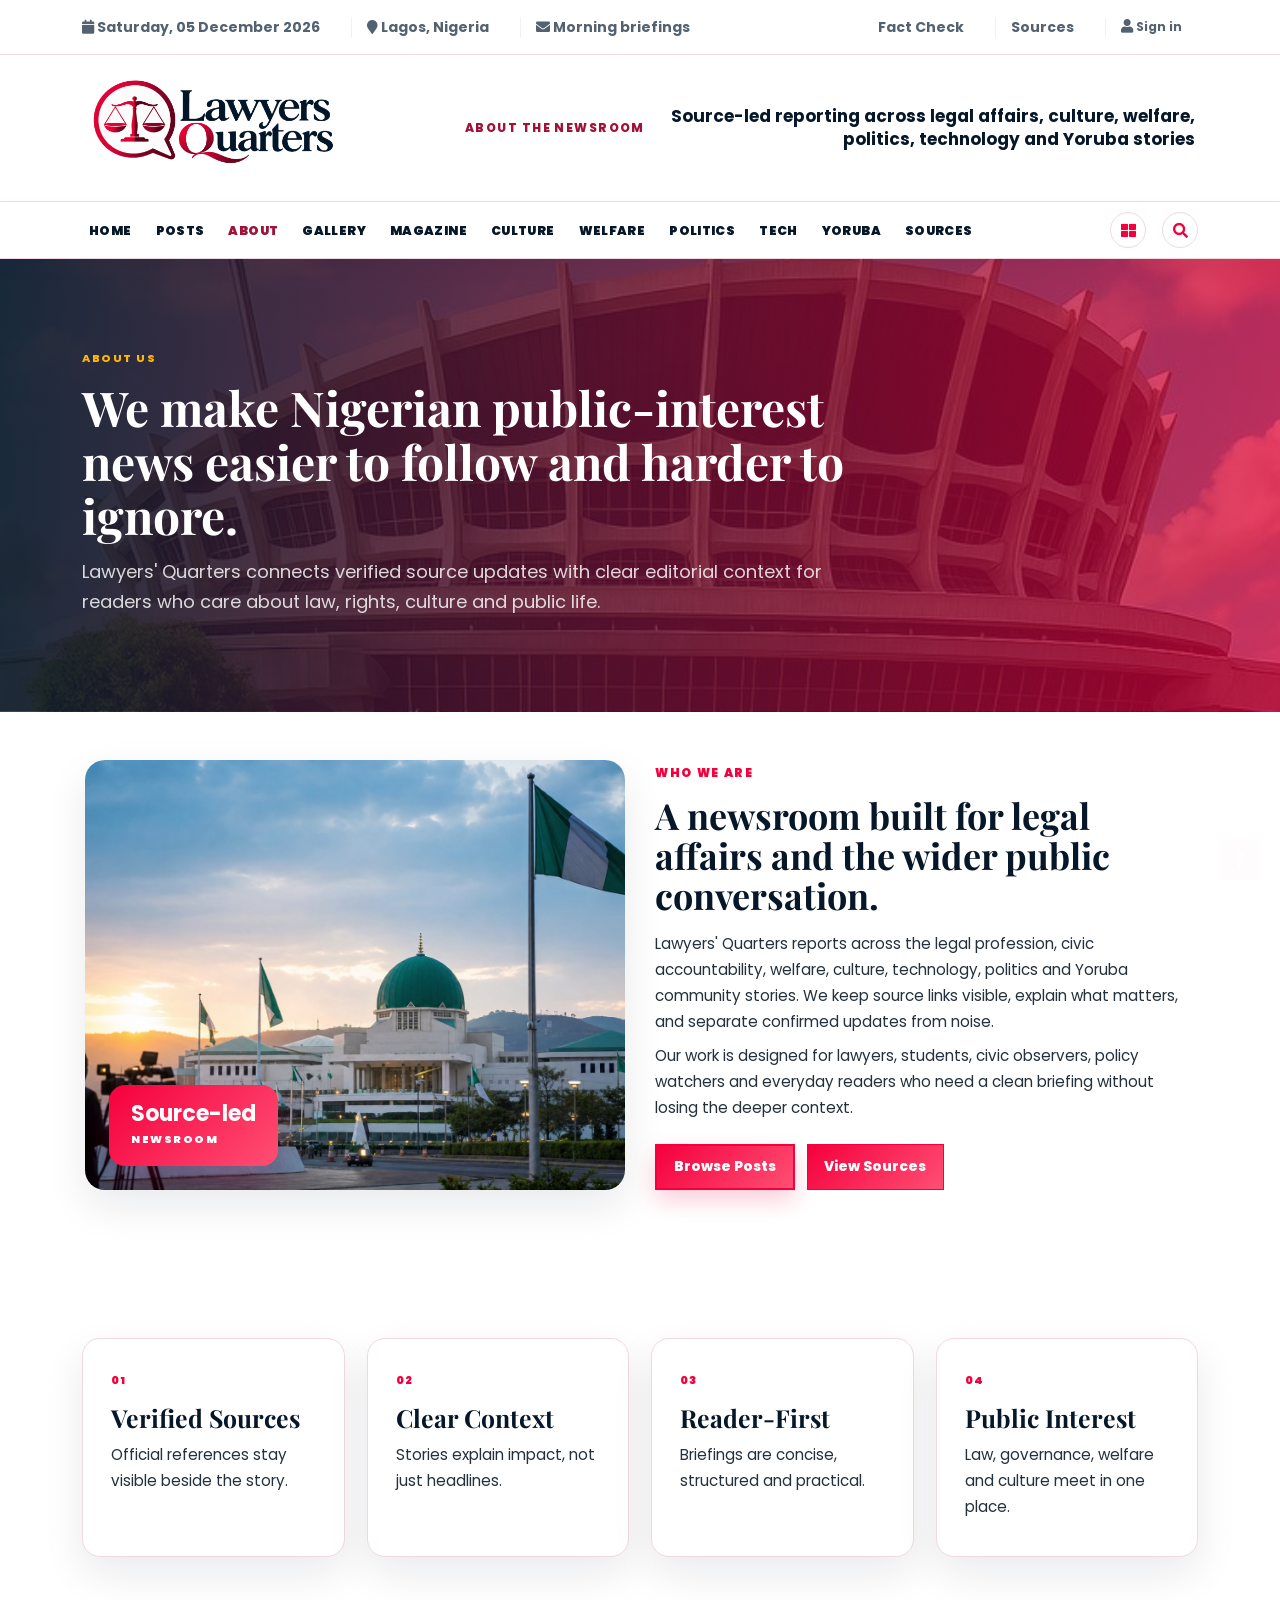
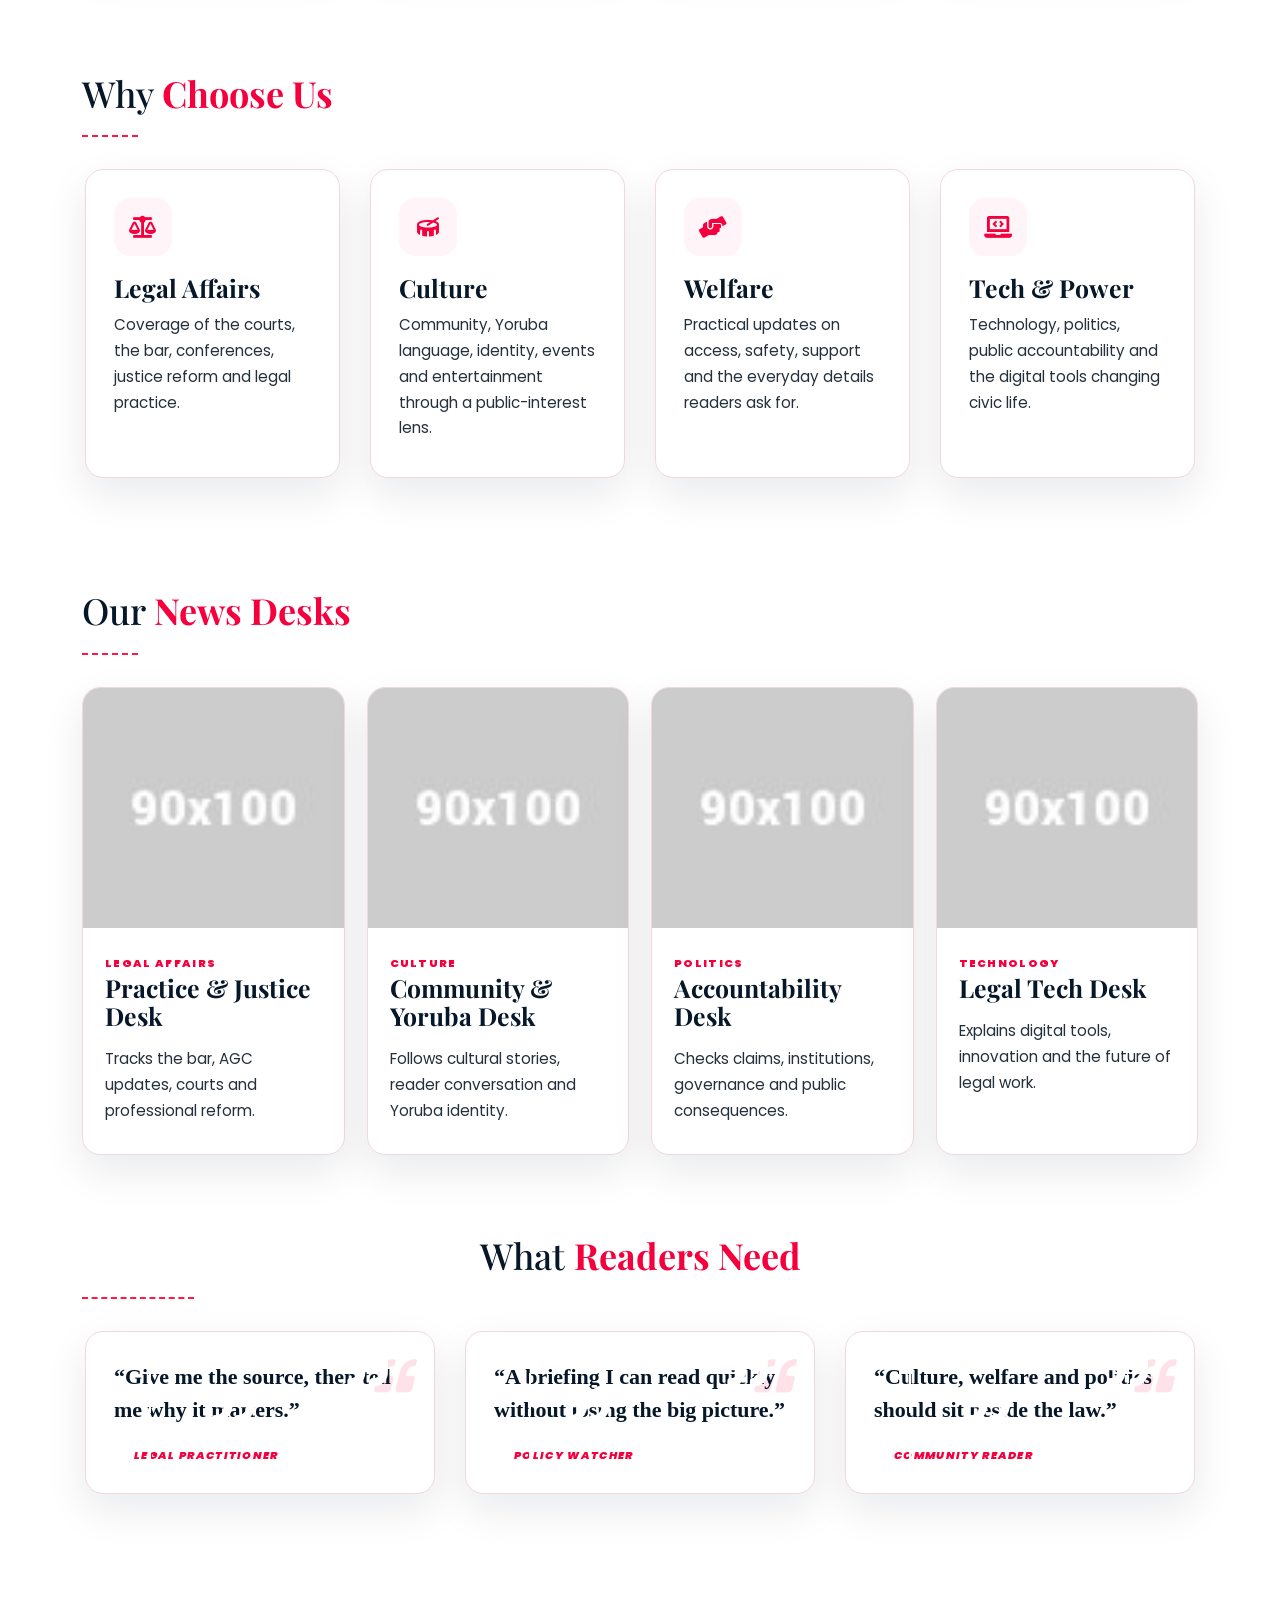
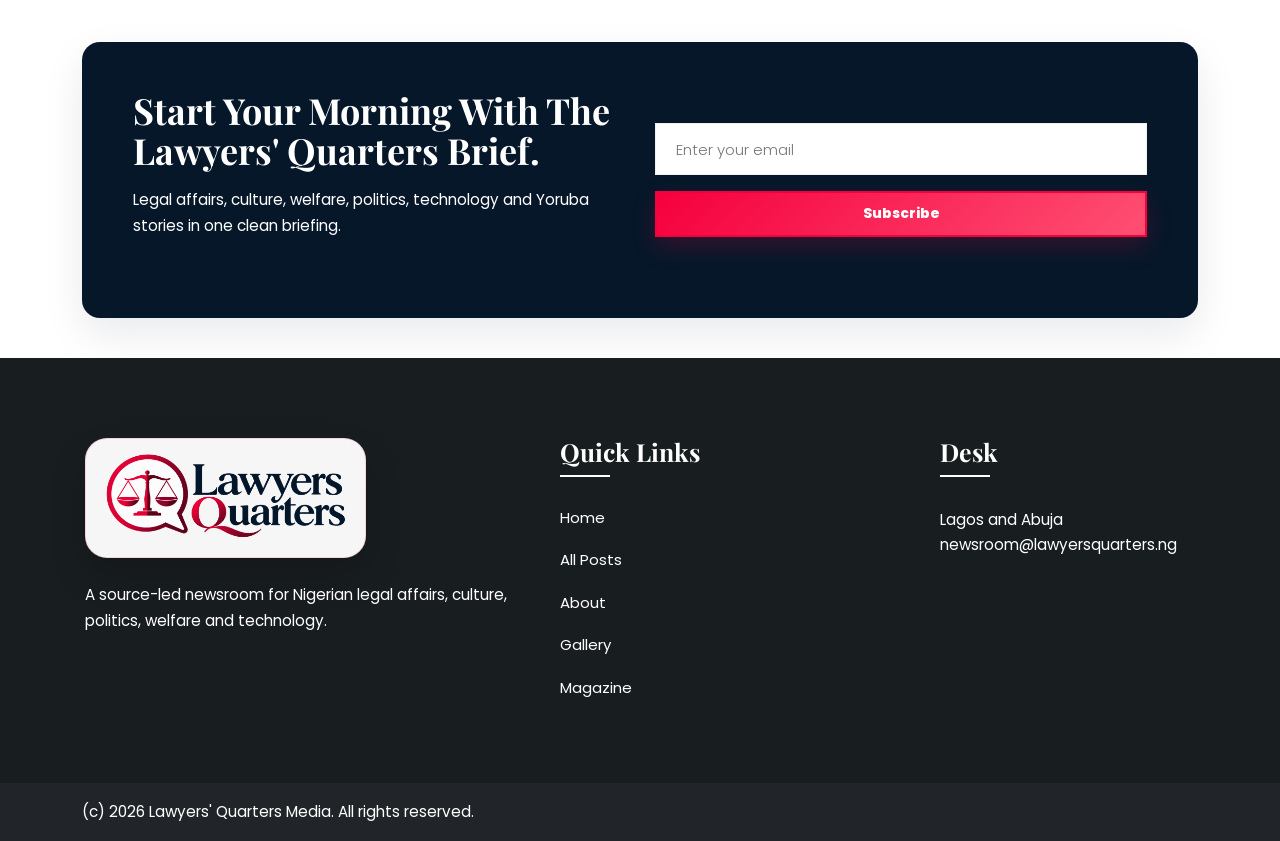
==== commit 3fb12d9d: "Upgrade Lawyers Quarters logo" ====
--- a/about.html
+++ b/about.html
@@ -50,11 +50,7 @@
                 <div class="row align-items-center">
                     <div class="col-lg-4">
                         <a class="mag-navbar-brand lq-logo" href="index.html" aria-label="Lawyers' Quarters home">
-                            <span class="lq-logo-mark">LQ</span>
-                            <span class="lq-logo-copy">
-                                <strong>Lawyers' Quarters</strong>
-                                <small>News that holds up</small>
-                            </span>
+                            <img class="lq-logo-img" src="images/lawyers-quarters/logo/lawyers-quarters-logo.png" alt="Lawyers Quarters logo">
                         </a>
                     </div>
                     <div class="col-lg-8">
@@ -302,11 +298,7 @@
                     <div class="col-lg-5 col-md-12 mb-4">
                         <div class="footer-about">
                             <a class="lq-logo lq-logo-light" href="index.html" aria-label="Lawyers' Quarters home">
-                                <span class="lq-logo-mark">LQ</span>
-                                <span class="lq-logo-copy">
-                                    <strong>Lawyers' Quarters</strong>
-                                    <small>News that holds up</small>
-                                </span>
+                                <img class="lq-logo-img" src="images/lawyers-quarters/logo/lawyers-quarters-logo.png" alt="Lawyers Quarters logo">
                             </a>
                             <p class="mt-3 mb-3 white">A source-led newsroom for Nigerian legal affairs, culture, politics, welfare and technology.</p>
                         </div>
--- a/css/lq-template.css
+++ b/css/lq-template.css
@@ -11,6 +11,67 @@
     --lq-shadow: 0 16px 42px rgba(6, 23, 42, .09);
     color: #24313d;
     background: #fff;
+    font-family: "Poppins", Arial, sans-serif;
+    font-size: clamp(15px, 1vw, 16px);
+    line-height: 1.65;
+    -webkit-text-size-adjust: 100%;
+    text-size-adjust: 100%;
+}
+
+.lq-template *,
+.lq-template *:before,
+.lq-template *:after {
+    box-sizing: border-box;
+}
+
+.lq-template img,
+.lq-template iframe,
+.lq-template object,
+.lq-template embed {
+    max-width: 100%;
+}
+
+.lq-template h1,
+.lq-template h2,
+.lq-template h3,
+.lq-template h4,
+.lq-template h5,
+.lq-template h6 {
+    color: var(--lq-ink);
+    line-height: 1.13;
+    overflow-wrap: anywhere;
+}
+
+.lq-template h1 {
+    font-size: clamp(2rem, 4vw, 3rem);
+}
+
+.lq-template h2,
+.lq-template .section-title h2 {
+    font-size: clamp(1.7rem, 3vw, 2.25rem);
+    line-height: 1.12;
+}
+
+.lq-template h3 {
+    font-size: clamp(1.2rem, 2vw, 1.55rem);
+}
+
+.lq-template h4 {
+    font-size: clamp(1rem, 1.5vw, 1.25rem);
+}
+
+.lq-template p,
+.lq-template li {
+    overflow-wrap: anywhere;
+}
+
+.lq-template p {
+    font-size: clamp(.95rem, 1vw, 1rem);
+    line-height: 1.7;
+}
+
+.lq-template .container-fluid {
+    max-width: 100%;
 }
 
 /* Final header/navigation guardrails: keeps the menu horizontal, readable and minimal
@@ -182,6 +243,27 @@
     color: #fff !important;
 }
 
+.lq-template .nir-btn,
+.lq-template .nir-btn-black {
+    display: inline-flex;
+    align-items: center;
+    justify-content: center;
+    min-height: 46px;
+    max-width: 100%;
+    padding: .78rem 1.05rem;
+    font-size: clamp(.86rem, 1vw, .95rem);
+    font-weight: 800;
+    line-height: 1.2;
+    text-align: center;
+    white-space: normal;
+    overflow-wrap: anywhere;
+}
+
+.lq-template .w-100.nir-btn,
+.lq-template .nir-btn.w-100 {
+    width: 100%;
+}
+
 .lq-template .bg-navy,
 .lq-template footer.footermain {
     background: var(--lq-ink) !important;
@@ -239,9 +321,40 @@
 .lq-logo {
     display: inline-flex !important;
     align-items: center;
-    gap: 14px;
+    justify-content: flex-start;
     width: auto !important;
+    max-width: 100%;
     text-decoration: none;
+    line-height: 0;
+}
+
+.lq-logo-img {
+    display: block;
+    width: clamp(205px, 18vw, 275px);
+    max-width: 100%;
+    height: auto;
+    object-fit: contain;
+    transition: transform .22s ease, filter .22s ease;
+}
+
+.lq-logo:hover .lq-logo-img,
+.lq-logo:focus .lq-logo-img {
+    filter: drop-shadow(0 10px 18px rgba(6, 23, 42, .12));
+    transform: translateY(-1px);
+}
+
+.lq-logo-light {
+    width: fit-content !important;
+    max-width: 100%;
+    padding: 8px 12px;
+    border: 1px solid rgba(230, 0, 61, .14);
+    border-radius: 22px;
+    background: rgba(255, 255, 255, .96);
+    box-shadow: 0 18px 36px rgba(0, 0, 0, .16);
+}
+
+.lq-logo-light .lq-logo-img {
+    width: clamp(205px, 22vw, 255px);
 }
 
 .lq-logo-mark {
@@ -336,20 +449,8 @@
     margin: 0 !important;
 }
 
-.lq-template .navbar-middle .lq-logo-mark {
-    width: 52px;
-    height: 52px;
-    flex-basis: 52px;
-    border-radius: 14px;
-    font-size: 18px;
-}
-
-.lq-template .navbar-middle .lq-logo-copy strong {
-    font-size: 26px;
-}
-
-.lq-template .navbar-middle .lq-logo-copy small {
-    font-size: 10px;
+.lq-template .navbar-middle .lq-logo-img {
+    width: clamp(215px, 20vw, 300px);
 }
 
 .lq-promo-strip {
@@ -632,8 +733,10 @@
 
 .lq-briefing,
 .lq-alerts {
-    padding: 28px;
-    border-radius: 14px;
+    width: 100%;
+    max-width: 100%;
+    padding: clamp(18px, 2.6vw, 28px);
+    border-radius: 16px;
     background: #fff;
     border: 1px solid var(--lq-line);
     box-shadow: var(--lq-shadow);
@@ -642,25 +745,50 @@
 .lq-briefing h3,
 .lq-alerts h3 {
     margin-bottom: 8px;
+    font-size: clamp(1.35rem, 2.2vw, 1.8rem);
+    line-height: 1.12;
     text-transform: none;
+}
+
+.lq-briefing > p,
+.lq-alerts > p {
+    margin-bottom: 0;
+    color: #2d3a40;
+    font-size: clamp(.96rem, 1.15vw, 1.05rem);
+    line-height: 1.65;
 }
 
 .lq-topic-pills {
     display: flex;
     flex-wrap: wrap;
-    gap: 8px;
-    margin: 18px 0;
+    gap: clamp(7px, 1vw, 10px);
+    margin: clamp(14px, 2vw, 20px) 0;
 }
 
 .lq-topic-pills button {
+    display: inline-flex;
+    align-items: center;
+    justify-content: center;
+    min-height: 38px;
+    min-width: 0;
     border: 1px solid var(--lq-line);
     border-radius: 999px;
     background: transparent;
     color: #526064;
-    padding: 8px 12px;
-    font-size: 12px;
+    padding: .58rem clamp(.75rem, 1.8vw, .95rem);
+    font-size: clamp(.8rem, 1.1vw, .88rem);
+    line-height: 1;
     font-weight: 800;
     cursor: pointer;
+    white-space: nowrap;
+    transition: background .18s ease, border-color .18s ease, color .18s ease, transform .18s ease;
+}
+
+.lq-topic-pills button:hover,
+.lq-topic-pills button:focus {
+    border-color: #ffc4d0;
+    color: var(--lq-accent-dark);
+    transform: translateY(-1px);
 }
 
 .lq-topic-pills button.active {
@@ -670,17 +798,37 @@
 }
 
 .lq-briefing-result {
-    min-height: 150px;
-    margin-bottom: 18px;
-    padding: 18px;
+    min-height: auto;
+    margin-bottom: clamp(16px, 2vw, 20px);
+    padding: clamp(18px, 2.4vw, 26px);
     background: var(--lq-cream);
     border: 1px solid var(--lq-line);
+    border-radius: 14px;
 }
 
 .lq-briefing-result small {
+    display: block;
+    margin-bottom: 10px;
     color: var(--lq-accent);
+    font-size: clamp(.72rem, .95vw, .82rem);
+    line-height: 1.3;
     font-weight: 800;
+    letter-spacing: .08em;
     text-transform: uppercase;
+}
+
+.lq-briefing-result h4 {
+    margin: 0 0 12px;
+    font-size: clamp(1.25rem, 2vw, 1.6rem);
+    line-height: 1.16;
+    text-transform: none;
+}
+
+.lq-briefing-result p {
+    margin: 0;
+    color: #2d3a40;
+    font-size: clamp(.98rem, 1.25vw, 1.08rem);
+    line-height: 1.65;
 }
 
 .lq-opinion {
@@ -727,7 +875,7 @@
 
 .lq-magazine-shell {
     border: 1px solid var(--lq-line);
-    border-radius: 24px;
+    border-radius: clamp(16px, 2.4vw, 24px);
     background: linear-gradient(135deg, #fff, #fff7f9);
     box-shadow: var(--lq-shadow);
     overflow: hidden;
@@ -735,34 +883,40 @@
 
 .lq-magazine-cover {
     position: relative;
-    min-height: 520px;
+    min-height: clamp(320px, 48vw, 520px);
     background: var(--lq-ink);
 }
 
 .lq-magazine-cover img {
     width: 100%;
     height: 100%;
-    min-height: 520px;
+    min-height: clamp(320px, 48vw, 520px);
     object-fit: cover;
 }
 
 .lq-magazine-cover-badge {
     position: absolute;
-    left: 24px;
-    top: 24px;
-    padding: 12px 16px;
+    left: clamp(14px, 2vw, 24px);
+    top: clamp(14px, 2vw, 24px);
+    max-width: calc(100% - 28px);
+    padding: .65rem .9rem;
     border-radius: 999px;
     background: linear-gradient(135deg, var(--lq-accent-dark), var(--lq-accent));
     color: #fff;
-    font-size: 11px;
+    font-size: clamp(.66rem, .9vw, .76rem);
+    line-height: 1.2;
     font-weight: 900;
-    letter-spacing: .14em;
+    letter-spacing: .1em;
     text-transform: uppercase;
     box-shadow: 0 14px 34px rgba(159, 18, 57, .3);
 }
 
 .lq-magazine-copy {
-    padding: 58px 64px;
+    height: 100%;
+    padding: clamp(24px, 4vw, 58px) clamp(22px, 4.5vw, 64px);
+    display: flex;
+    flex-direction: column;
+    justify-content: center;
 }
 
 .lq-magazine-copy h2,
@@ -770,18 +924,49 @@
 .lq-magazine-card h3,
 .lq-magazine-sidebar h3,
 .lq-magazine-sidebar h4 {
+    line-height: 1.14;
     text-transform: none;
 }
 
+.lq-magazine-copy h2 {
+    margin: 10px 0 14px;
+    font-size: clamp(1.65rem, 3.4vw, 2.45rem);
+}
+
+.lq-magazine-copy p {
+    color: #2d3a40;
+    font-size: clamp(.98rem, 1.15vw, 1.08rem);
+    line-height: 1.7;
+}
+
 .lq-magazine-copy .lq-section-kicker {
+    display: inline-block;
     color: var(--lq-accent-dark);
+    font-size: clamp(.72rem, .95vw, .82rem);
+    line-height: 1.35;
 }
 
 .lq-magazine-actions {
     display: flex;
     flex-wrap: wrap;
-    gap: 12px;
-    margin: 24px 0 26px;
+    gap: clamp(10px, 1.4vw, 14px);
+    margin: clamp(18px, 2.4vw, 26px) 0;
+}
+
+.lq-magazine-actions .nir-btn {
+    display: inline-flex;
+    align-items: center;
+    justify-content: center;
+    min-height: 46px;
+    min-width: min(100%, 150px);
+    padding: .78rem 1rem;
+    text-align: center;
+    white-space: normal;
+    line-height: 1.2;
+}
+
+.lq-magazine-actions .nir-btn i {
+    flex: 0 0 auto;
 }
 
 .lq-magazine-highlights {
@@ -791,7 +976,7 @@
 }
 
 .lq-magazine-mini {
-    padding: 18px;
+    padding: clamp(16px, 2vw, 20px);
     border: 1px solid var(--lq-line);
     border-radius: 16px;
     background: #fff;
@@ -801,9 +986,10 @@
     display: block;
     margin-bottom: 8px;
     color: var(--lq-accent);
-    font-size: 11px;
+    font-size: clamp(.7rem, .9vw, .78rem);
+    line-height: 1.3;
     font-weight: 900;
-    letter-spacing: .12em;
+    letter-spacing: .08em;
     text-transform: uppercase;
 }
 
@@ -819,48 +1005,91 @@
 
 .lq-magazine-card {
     height: 100%;
-    padding: 26px;
+    padding: clamp(20px, 2.4vw, 28px);
     border: 1px solid var(--lq-line);
     border-radius: 18px;
     background: #fff;
     box-shadow: var(--lq-shadow);
+}
+
+.lq-magazine-card h3 {
+    margin-bottom: 12px;
+    font-size: clamp(1.15rem, 1.8vw, 1.45rem);
+}
+
+.lq-magazine-card p {
+    color: #2d3a40;
+    font-size: clamp(.95rem, 1vw, 1rem);
+    line-height: 1.65;
 }
 
 .lq-magazine-card span {
     display: inline-block;
     margin-bottom: 14px;
     color: var(--lq-accent);
-    font-size: 11px;
+    font-size: clamp(.68rem, .88vw, .76rem);
+    line-height: 1.3;
     font-weight: 900;
-    letter-spacing: .12em;
+    letter-spacing: .08em;
     text-transform: uppercase;
 }
 
 .lq-magazine-card i {
     display: grid;
     place-items: center;
-    width: 50px;
-    height: 50px;
-    margin-bottom: 18px;
+    width: clamp(42px, 5vw, 50px);
+    height: clamp(42px, 5vw, 50px);
+    margin-bottom: clamp(14px, 2vw, 18px);
     border-radius: 16px;
     background: var(--lq-cream);
     color: var(--lq-accent-dark);
-    font-size: 20px;
+    font-size: clamp(1rem, 1.3vw, 1.25rem);
 }
 
 .lq-magazine-sidebar {
-    padding: 32px;
+    width: 100%;
+    max-width: 100%;
+    padding: clamp(18px, 2.8vw, 32px);
     border: 1px solid var(--lq-line);
     border-radius: 18px;
     background: #fff;
     box-shadow: var(--lq-shadow);
 }
 
+.lq-magazine-sidebar h3 {
+    margin-bottom: clamp(14px, 2vw, 18px);
+    font-size: clamp(1.35rem, 2.2vw, 1.8rem);
+}
+
+.lq-magazine-sidebar h4 {
+    margin: 0 0 10px;
+    font-size: clamp(1.08rem, 1.5vw, 1.25rem);
+}
+
+.lq-magazine-sidebar p {
+    margin-bottom: clamp(16px, 2vw, 20px);
+    color: #2d3a40;
+    font-size: clamp(.96rem, 1.1vw, 1.04rem);
+    line-height: 1.65;
+}
+
 .lq-magazine-sidebar img {
     width: 100%;
-    margin: 10px 0 18px;
+    margin: 10px 0 clamp(14px, 2vw, 18px);
     border-radius: 14px;
     box-shadow: 0 14px 34px rgba(6, 23, 42, .14);
+}
+
+.lq-magazine-sidebar .lq-magazine-actions {
+    display: grid;
+    grid-template-columns: repeat(2, minmax(0, 1fr));
+    gap: 12px;
+    margin-bottom: 0;
+}
+
+.lq-magazine-sidebar .lq-magazine-actions .nir-btn {
+    width: 100%;
+    min-width: 0;
 }
 
 .lq-magazine-page-preview {
@@ -1628,6 +1857,14 @@
         min-height: 420px;
     }
 
+    .lq-magazine-copy {
+        padding: 34px 32px;
+    }
+
+    .lq-magazine-actions {
+        gap: 10px;
+    }
+
     .lq-gallery-card-large {
         grid-column: span 2;
         min-height: 420px;
@@ -1639,14 +1876,13 @@
 }
 
 @media (max-width: 575px) {
-    .lq-logo-mark {
-        width: 48px;
-        height: 48px;
-        flex-basis: 48px;
-    }
-
-    .lq-logo-copy strong {
-        font-size: 23px;
+    .lq-logo-img {
+        width: min(70vw, 235px);
+    }
+
+    .lq-logo-light {
+        padding: 7px 10px;
+        border-radius: 18px;
     }
 
     .lq-promo-strip {
@@ -1659,14 +1895,8 @@
         padding-bottom: 8px;
     }
 
-    .lq-template .navbar-middle .lq-logo-copy strong {
-        font-size: 22px;
-    }
-
-    .lq-template .navbar-middle .lq-logo-mark {
-        width: 48px;
-        height: 48px;
-        flex-basis: 48px;
+    .lq-template .navbar-middle .lq-logo-img {
+        width: min(72vw, 245px);
     }
 
     .lq-template .main_header_area.headerstye-2 .header_menu .navbar-collapse1 {
@@ -1703,7 +1933,57 @@
     .lq-magazine-copy,
     .lq-magazine-sidebar,
     .lq-magazine-card {
-        padding: 22px;
+        padding: 20px;
+    }
+
+    .lq-template h1 {
+        font-size: clamp(1.75rem, 8vw, 2.15rem);
+    }
+
+    .lq-template h2,
+    .lq-template .section-title h2 {
+        font-size: clamp(1.45rem, 7vw, 1.95rem);
+    }
+
+    .lq-template p {
+        font-size: .96rem;
+        line-height: 1.65;
+    }
+
+    .lq-briefing h3,
+    .lq-alerts h3,
+    .lq-magazine-sidebar h3 {
+        font-size: clamp(1.3rem, 6vw, 1.62rem);
+    }
+
+    .lq-briefing-result h4,
+    .lq-magazine-card h3 {
+        font-size: clamp(1.15rem, 5.2vw, 1.4rem);
+    }
+
+    .lq-topic-pills {
+        display: grid;
+        grid-template-columns: repeat(3, minmax(0, 1fr));
+        gap: 8px;
+    }
+
+    .lq-topic-pills button {
+        width: 100%;
+        min-height: 40px;
+        padding: .62rem .55rem;
+    }
+
+    .lq-magazine-actions {
+        display: grid;
+        grid-template-columns: repeat(2, minmax(0, 1fr));
+        gap: 10px;
+        width: 100%;
+    }
+
+    .lq-magazine-actions .nir-btn {
+        width: 100%;
+        min-width: 0;
+        min-height: 44px;
     }
 
     .lq-magazine-highlights,
@@ -1760,3 +2040,26 @@
         min-height: 340px;
     }
 }
+
+@media (max-width: 420px) {
+    .lq-briefing,
+    .lq-alerts,
+    .lq-magazine-sidebar,
+    .lq-magazine-copy,
+    .lq-magazine-card {
+        padding: 18px;
+    }
+
+    .lq-topic-pills {
+        grid-template-columns: repeat(2, minmax(0, 1fr));
+    }
+
+    .lq-magazine-actions,
+    .lq-magazine-sidebar .lq-magazine-actions {
+        grid-template-columns: 1fr;
+    }
+
+    .lq-briefing-result {
+        padding: 18px;
+    }
+}
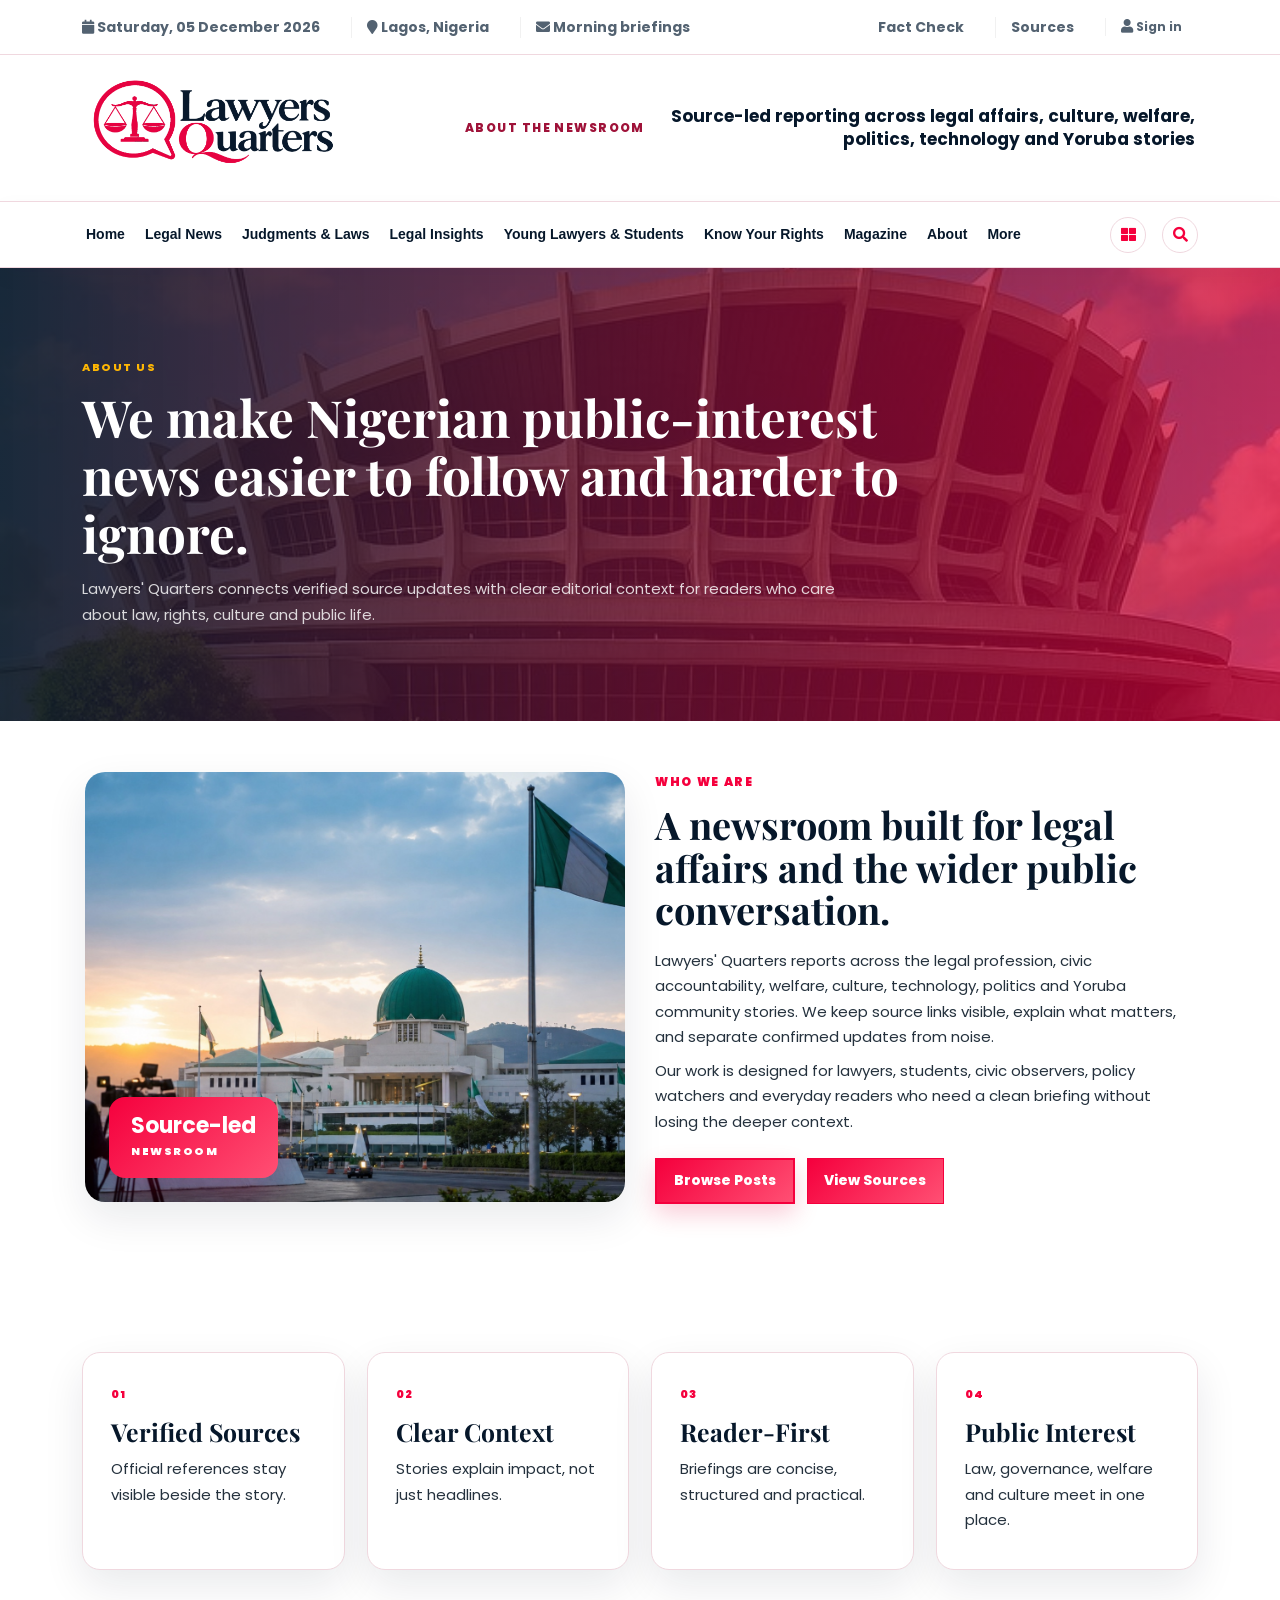
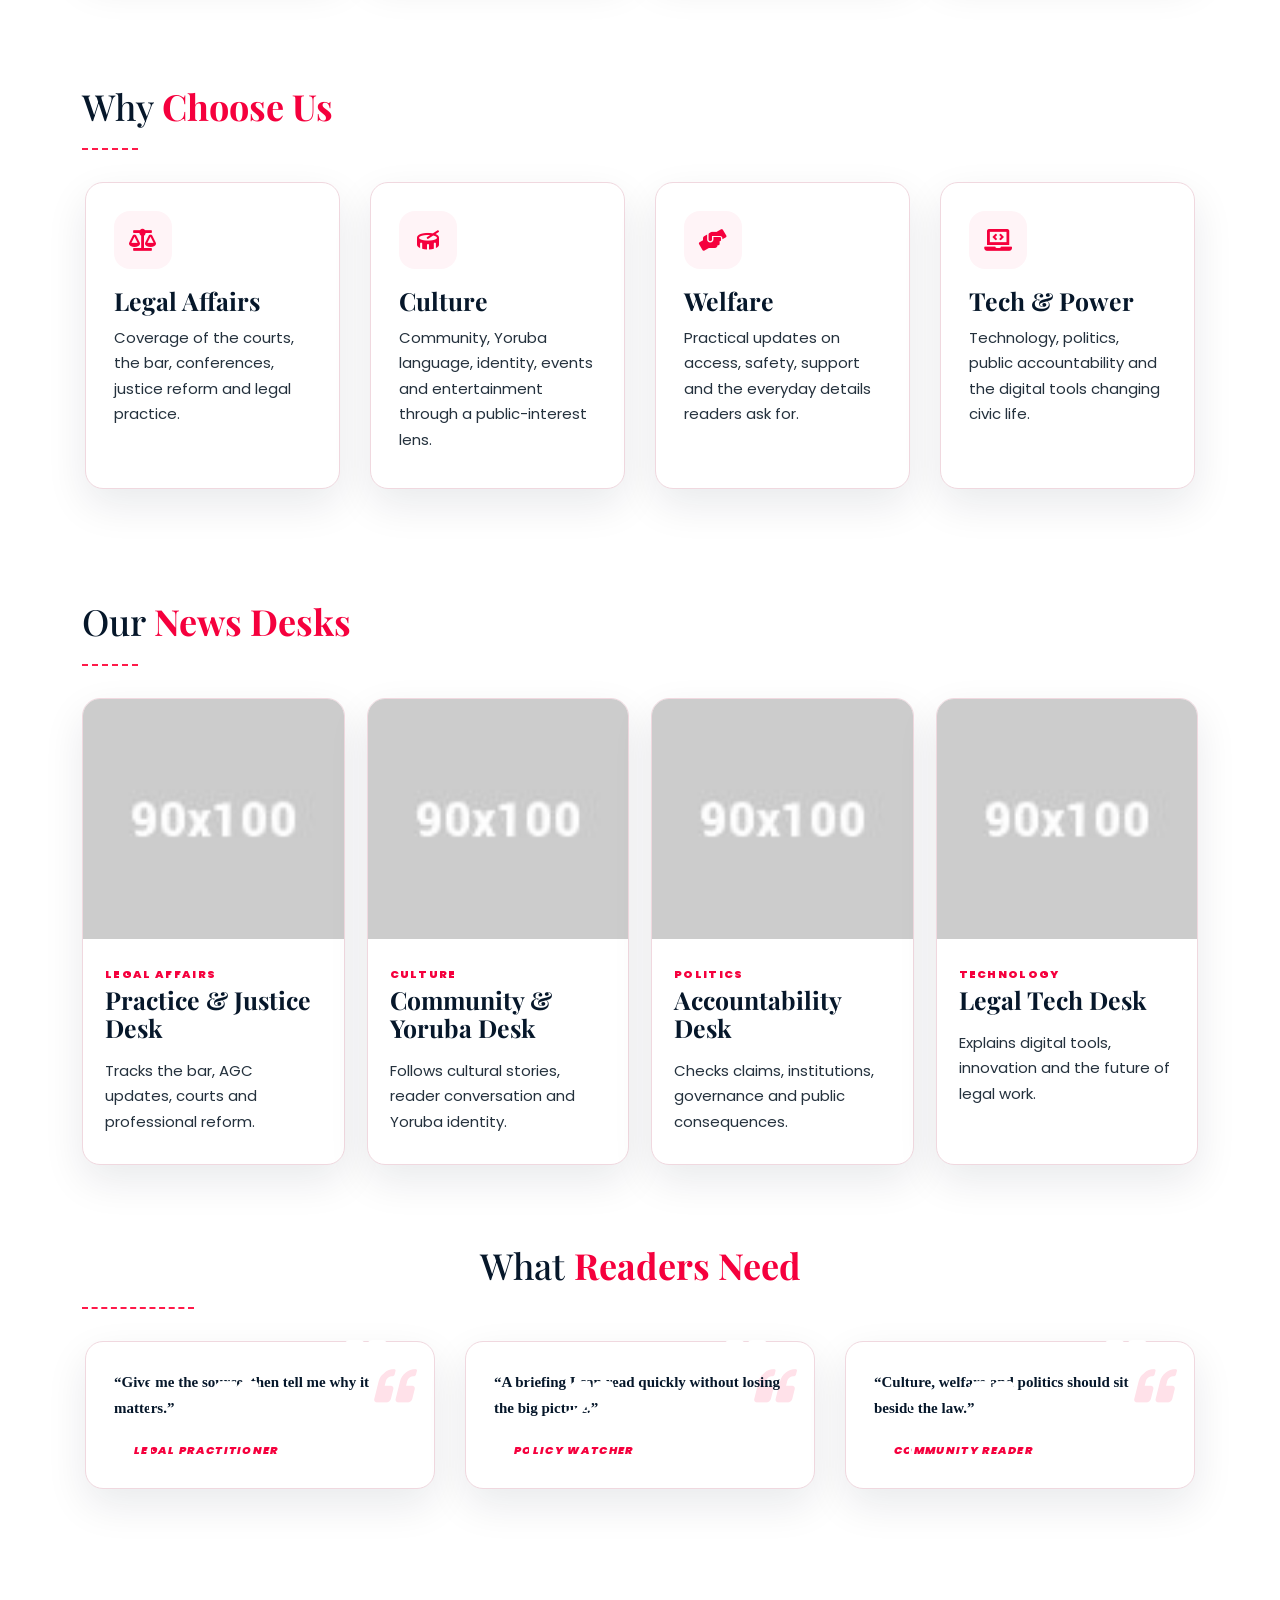
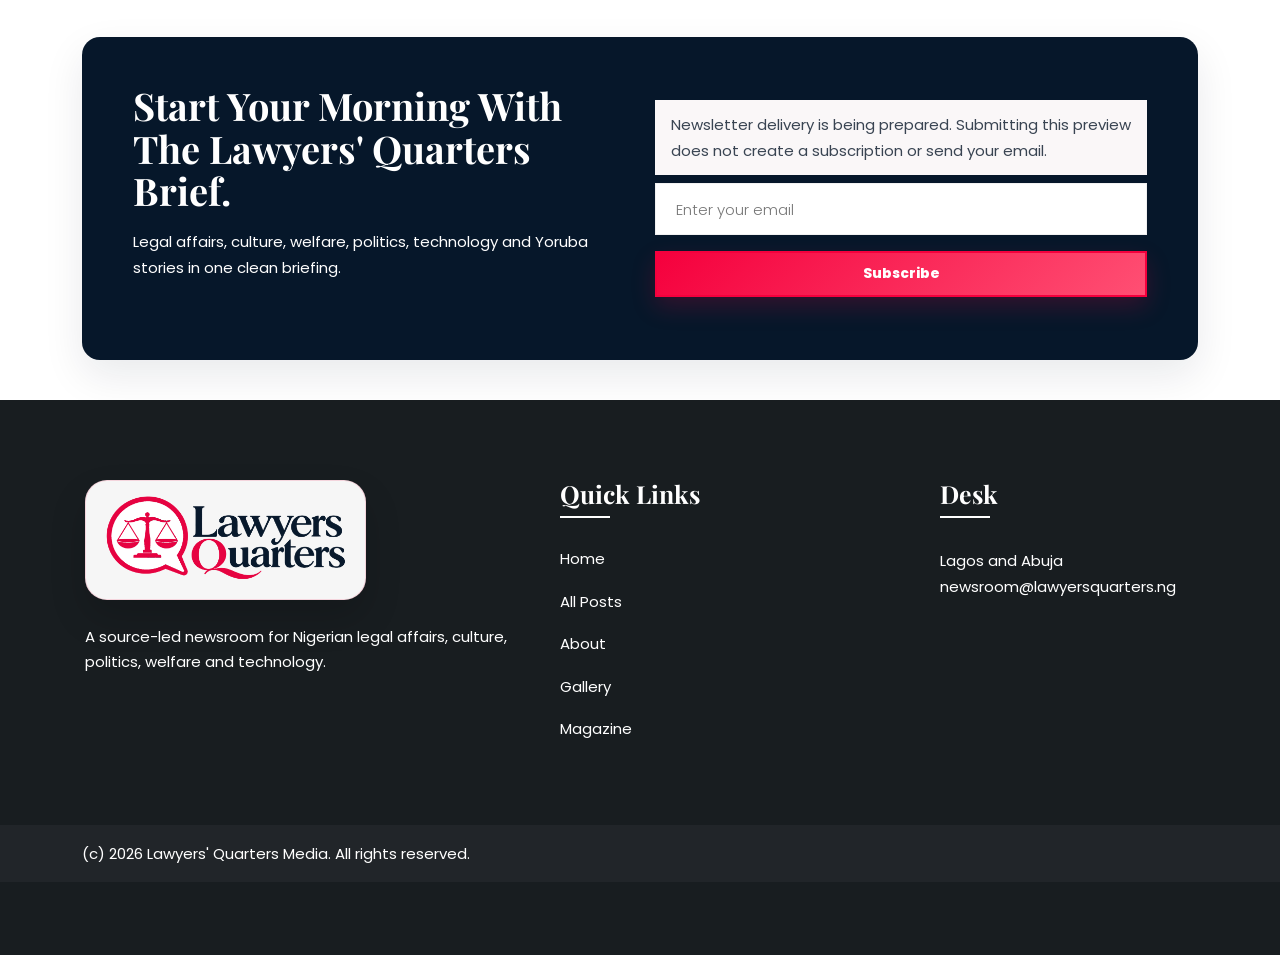
==== commit 39422734: "Improve legal navigation, responsive reading and editorial disclosures" ====
--- a/about.html
+++ b/about.html
@@ -18,7 +18,7 @@
     <link rel="stylesheet" href="https://cdnjs.cloudflare.com/ajax/libs/font-awesome/5.11.2/css/all.min.css">
     <link rel="stylesheet" href="fonts/line-icons.css" type="text/css">
     <link rel="stylesheet" href="css/lq-template.css" type="text/css">
-</head>
+<link rel="stylesheet" href="css/lq-review.css"></head>
 
 <body class="lq-template">
     <div id="preloader">
@@ -352,6 +352,6 @@
     <script src="js/main.js"></script>
     <script src="js/custom-nav.js"></script>
     <script src="js/lq-template.js"></script>
-</body>
+<script src="js/lq-review.js"></script></body>
 
 </html>
--- a/css/lq-review.css
+++ b/css/lq-review.css
@@ -0,0 +1,2 @@
+/* November editorial review: responsive reading and accessible navigation. */
+html{scroll-padding-top:100px}body{background:#fff}img{height:auto}a:focus-visible,button:focus-visible,input:focus-visible,summary:focus-visible{outline:3px solid #a40030!important;outline-offset:4px}.lq-review-nav{display:flex;flex-wrap:wrap;gap:4px 12px;list-style:none;margin:0;padding:0}.lq-review-nav a,.lq-review-nav summary{display:block;padding:12px 4px;color:#06172a;font-size:14px;font-weight:600;cursor:pointer}.lq-review-nav a:hover{color:#b80035;text-decoration:underline;text-underline-offset:6px}.lq-review-nav details{position:relative}.lq-review-nav details div{position:absolute;z-index:1000;min-width:210px;padding:12px;background:white;box-shadow:0 8px 25px #06172a22}.lq-resource-strip{display:grid;grid-template-columns:repeat(5,minmax(0,1fr));gap:12px;margin:24px auto;padding:0 20px;max-width:1320px}.lq-resource-strip a{padding:18px;background:#faf7f8;border:1px solid #eadde1;border-radius:8px;color:#06172a;font-weight:600}.lq-resource-strip a:hover{border-color:#b80035}.lq-service-note{padding:12px 16px;background:#faf7f8;color:#394452;font-size:14px;line-height:1.6}.lq-policy-links{display:flex;gap:20px;flex-wrap:wrap;padding:24px}.lq-template p{font-size:clamp(15px,1.05vw,18px);line-height:1.7}.lq-template h1{font-size:clamp(30px,4vw,56px)}.lq-template h2{font-size:clamp(25px,3vw,38px)}.lq-template .lq-magazine-copy{padding:clamp(22px,4vw,48px)}@media(max-width:991px){.lq-review-nav{display:grid;grid-template-columns:repeat(2,minmax(0,1fr));width:100%}.lq-review-nav details div{position:static;box-shadow:none}.lq-resource-strip{grid-template-columns:repeat(2,minmax(0,1fr))}.lq-template .navbar-collapse1{width:100%}.lq-template .navbar-flex{flex-wrap:wrap}}@media(max-width:575px){.lq-template .container{padding-left:20px;padding-right:20px}.lq-template .navbar-middle{padding-top:16px!important;padding-bottom:16px!important}.lq-template .lq-promo-strip{display:none}.lq-template .swiper-content h1,.lq-template .swiper-content h2{font-size:30px!important;line-height:1.2}.lq-template .lq-topic-pills{display:flex;flex-wrap:wrap;gap:8px}.lq-template .lq-topic-pills button{font-size:14px;padding:10px 14px}.lq-resource-strip a{font-size:14px;padding:14px}.lq-template .lq-magazine-actions{display:flex;flex-wrap:wrap}}@media(prefers-reduced-motion:reduce){*{scroll-behavior:auto!important;animation:none!important;transition:none!important}}
